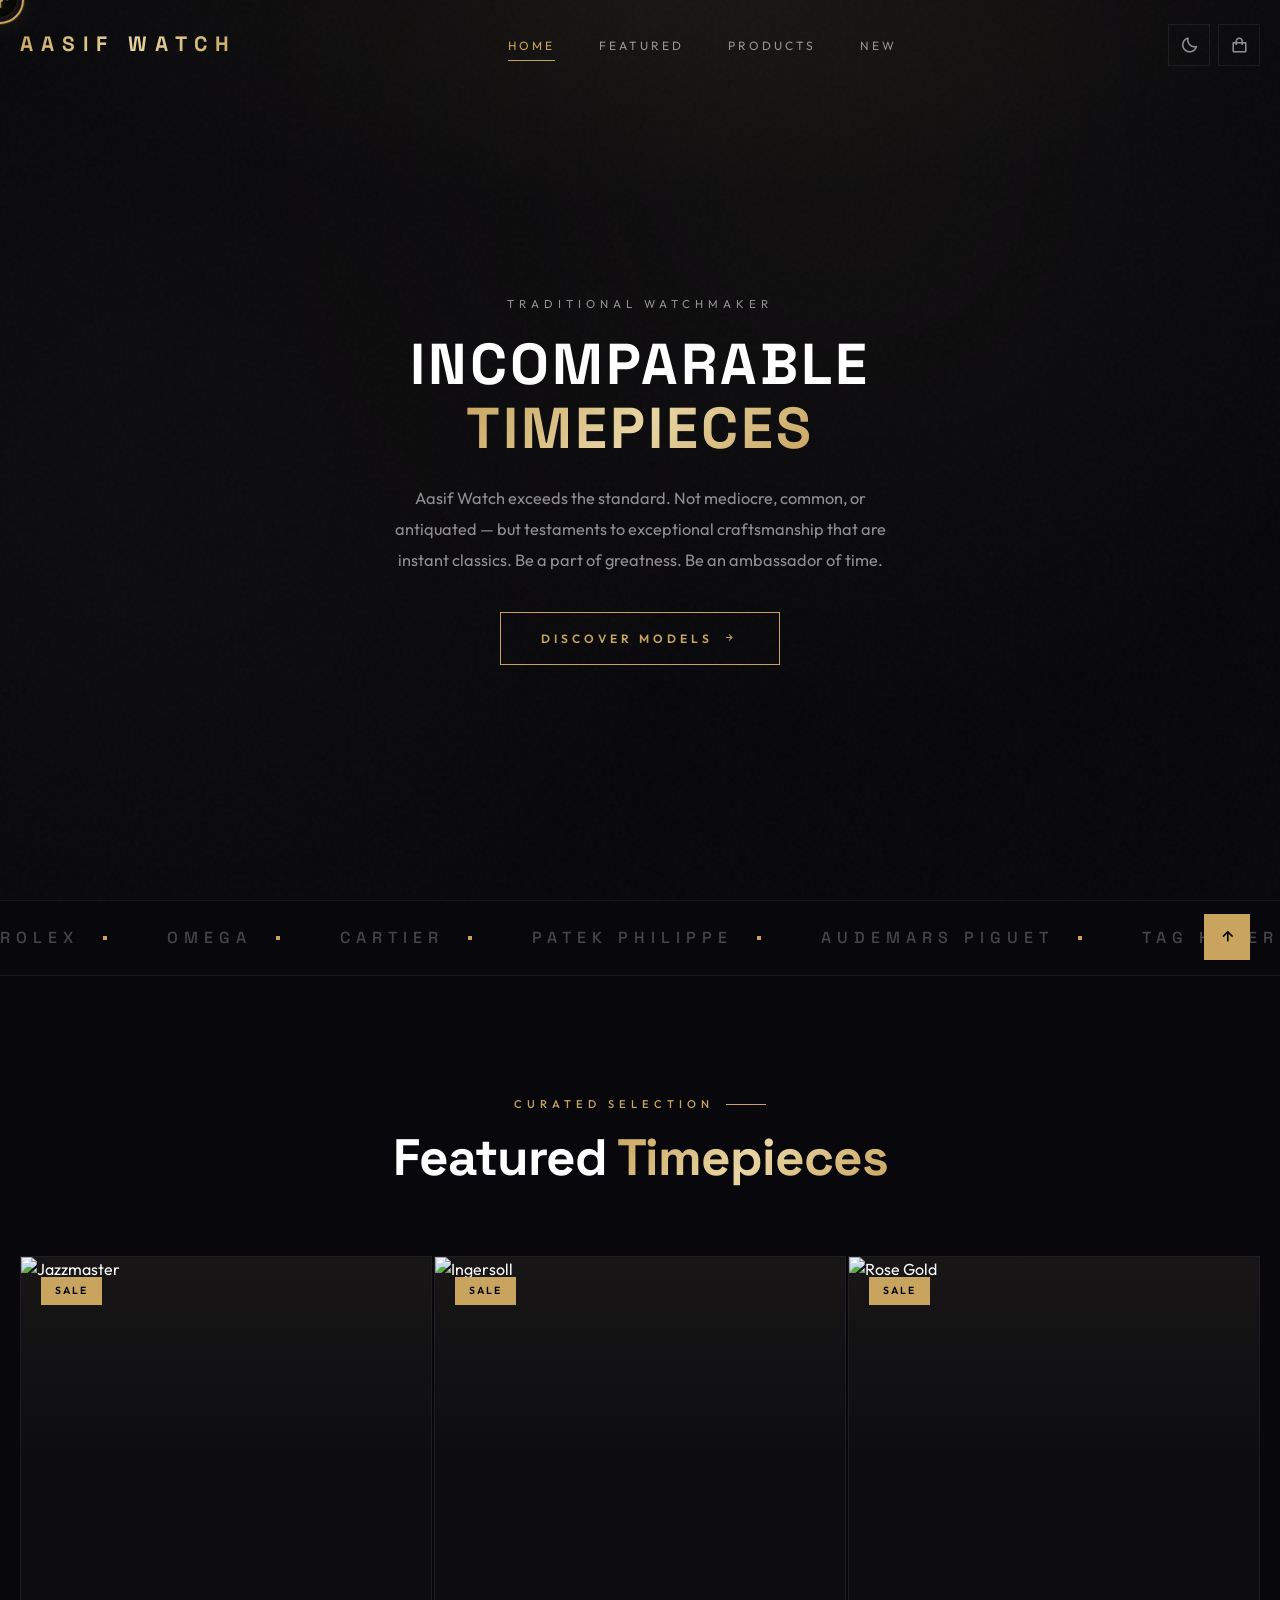
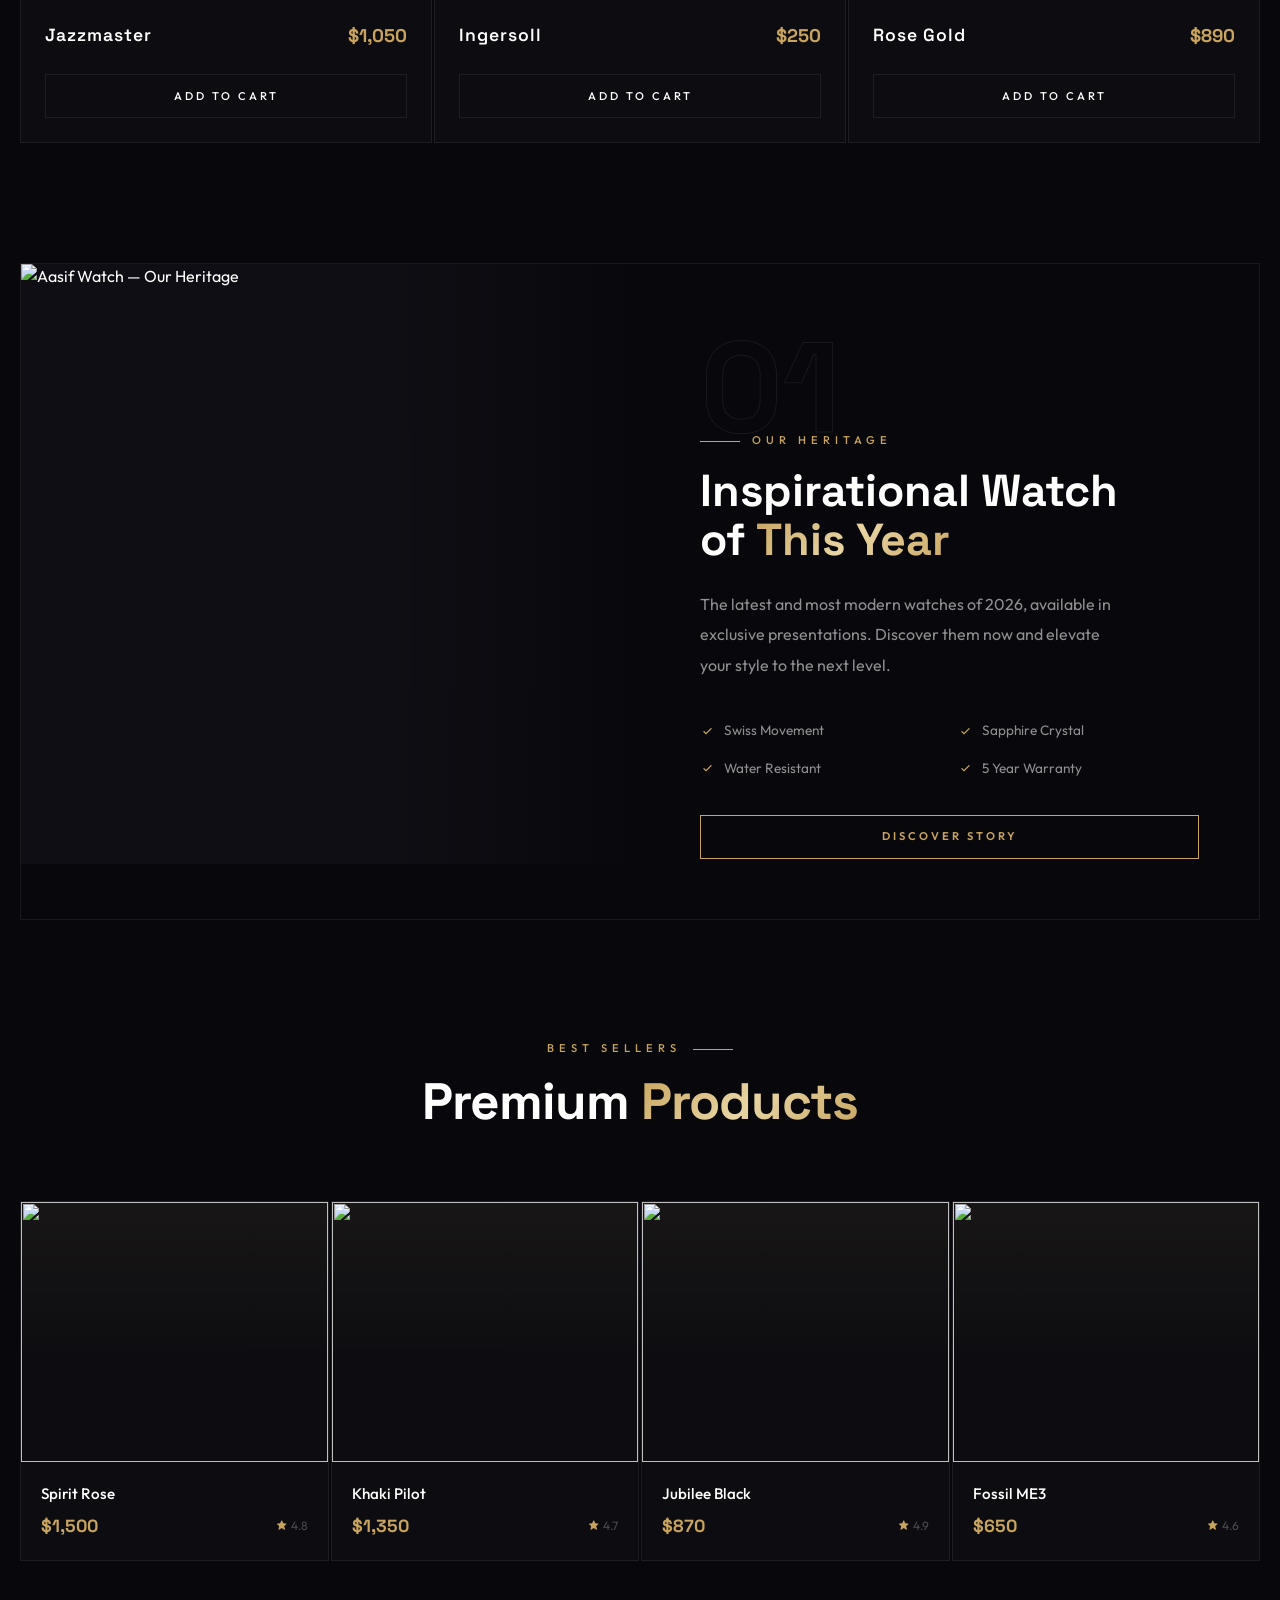
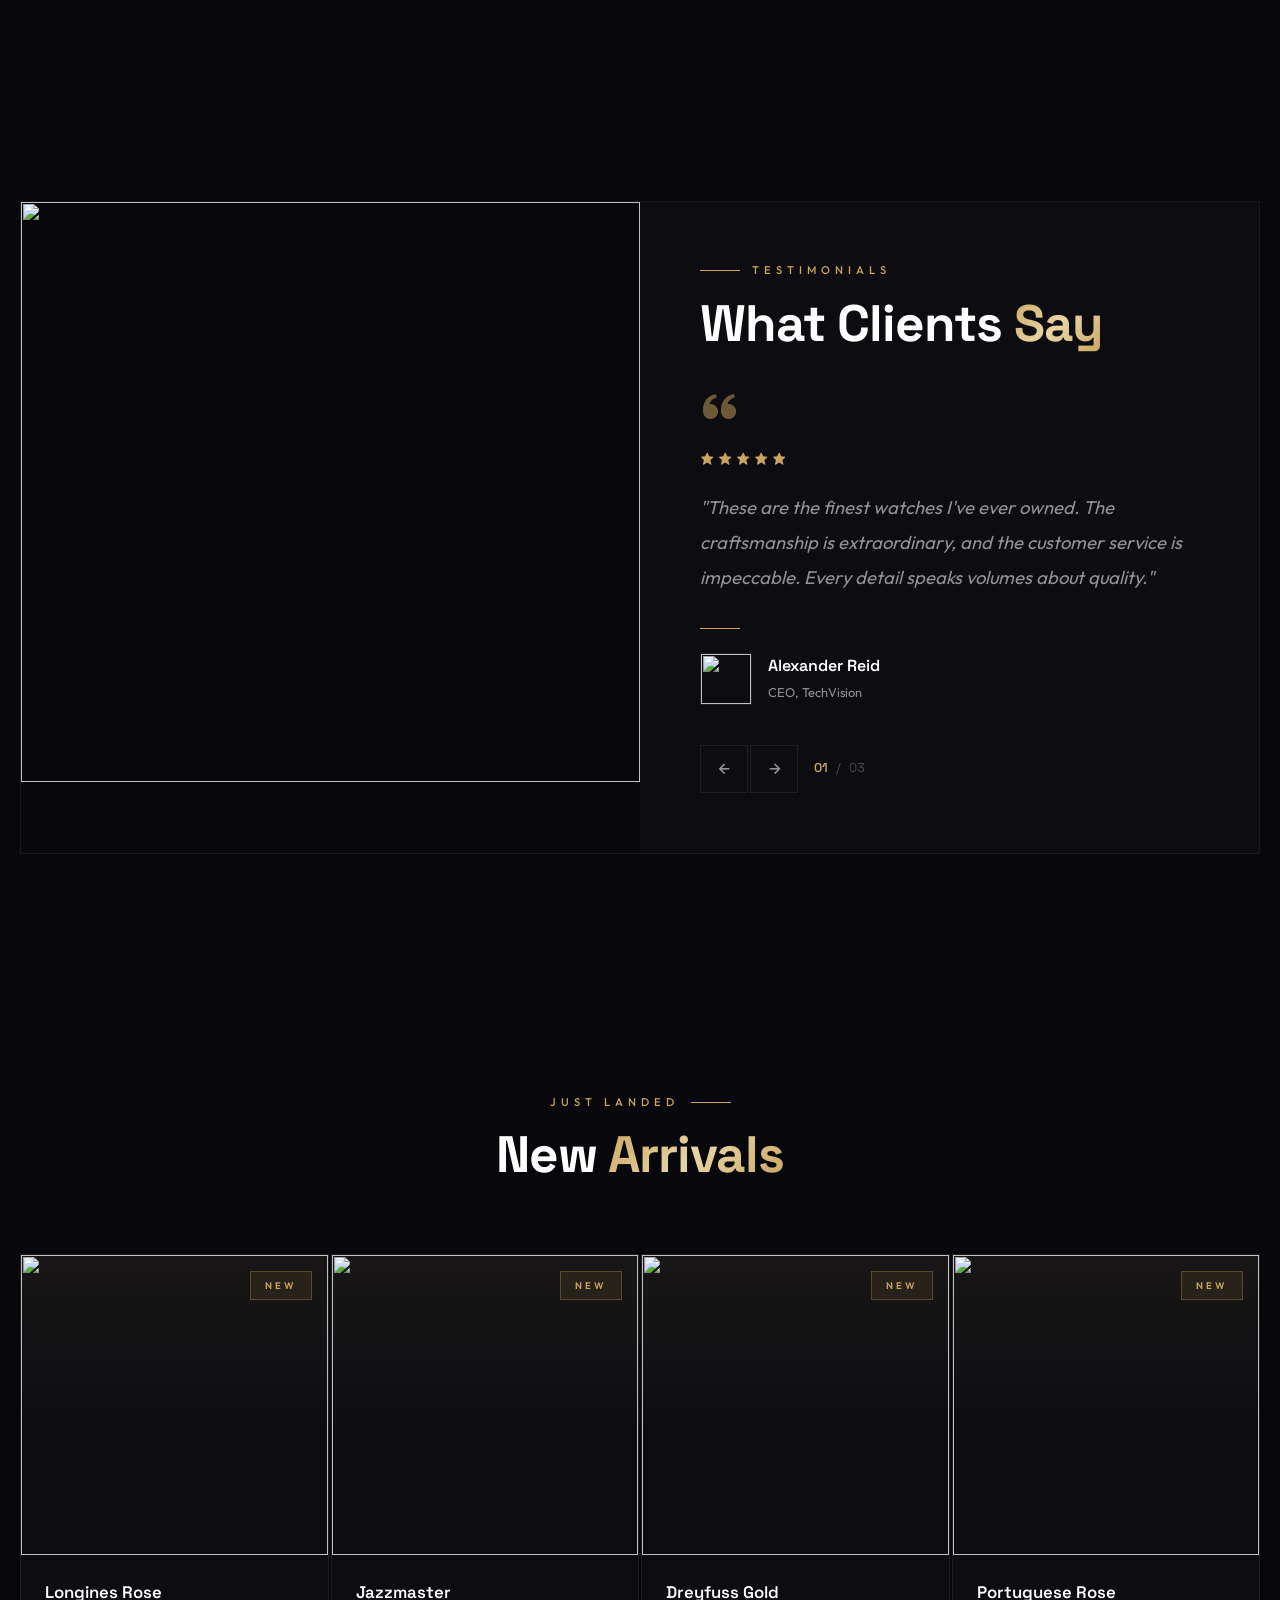
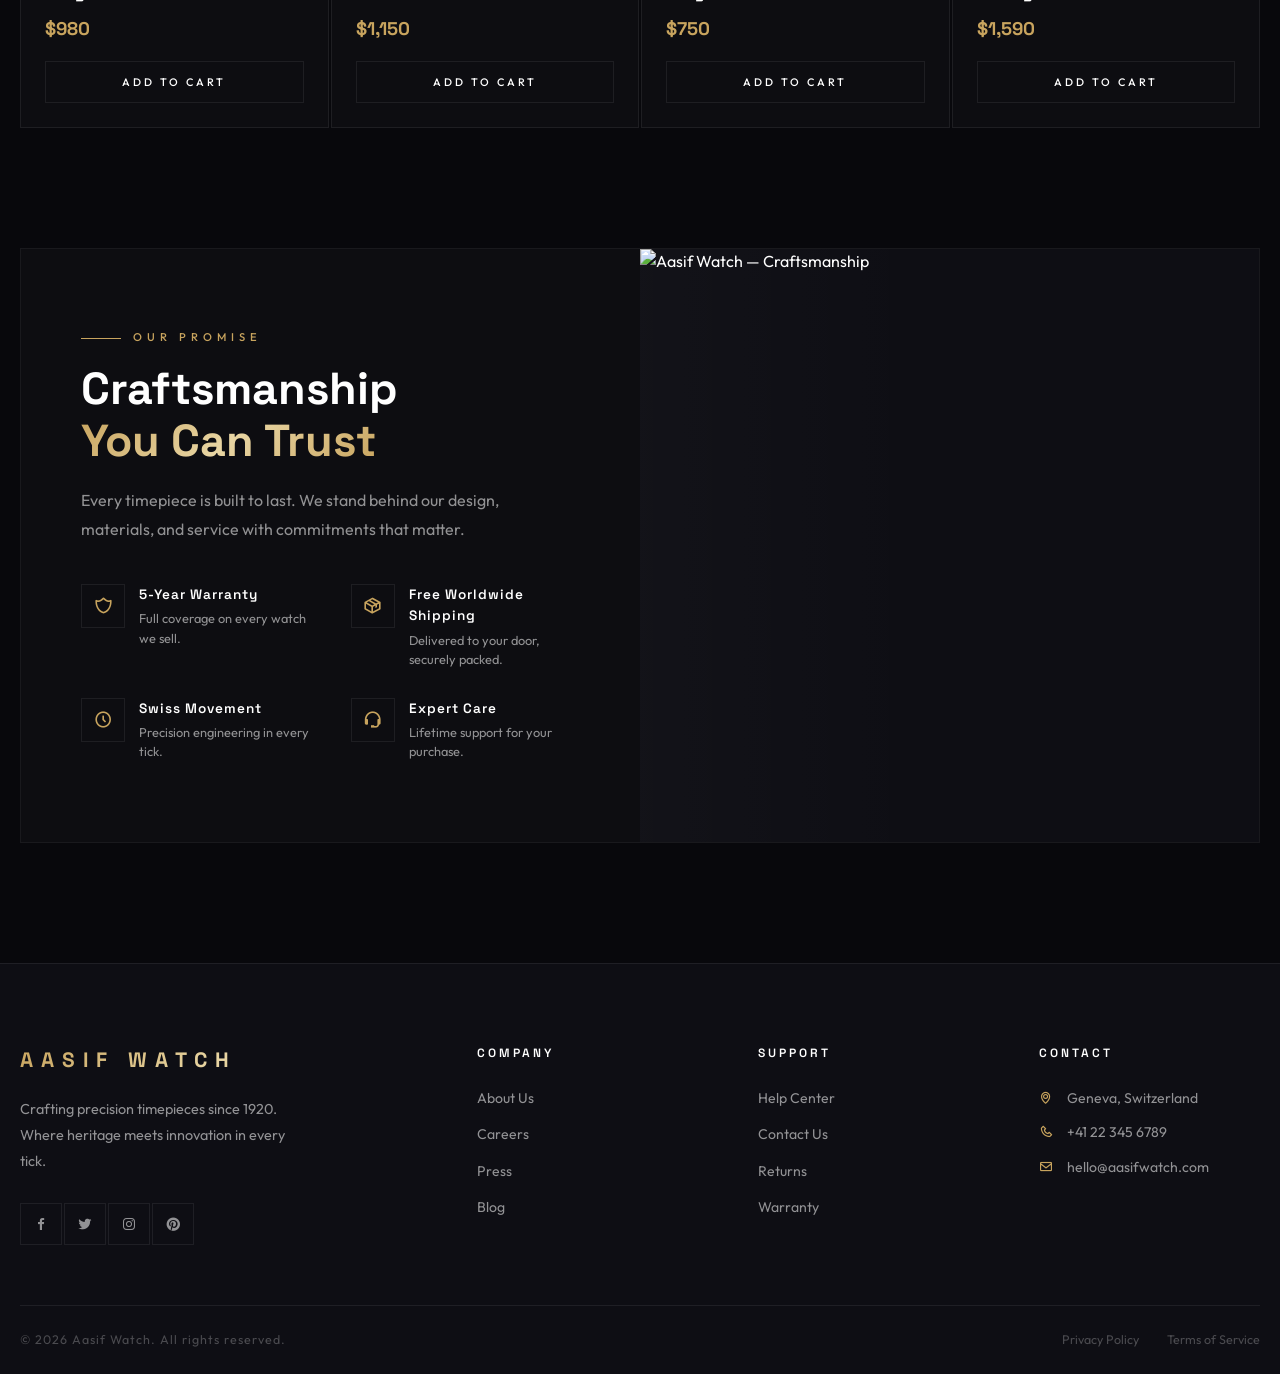
==== index.html @ 24b11274 "updated" ====
<!DOCTYPE html>
<html lang="en">
<head>
    <meta charset="UTF-8">
    <meta name="viewport" content="width=device-width, initial-scale=1.0">
    <title>Aasif Watch | Luxury Timepieces 2026</title>
    <link href="https://fonts.googleapis.com/css2?family=Space+Grotesk:wght@300;400;500;600;700&family=Outfit:wght@200;300;400;500;600;700;800&family=Inter:wght@300;400;500;600;700&display=swap" rel="stylesheet">
    <link rel="stylesheet" href="https://cdn.jsdelivr.net/npm/boxicons@latest/css/boxicons.min.css">
    <style>
        :root {
            --primary: #c8a45e;
            --primary-light: #e8d5a3;
            --primary-dark: #9a7b3a;
            --accent: #d4af37;
            --bg: #08080c;
            --bg-secondary: #0e0e14;
            --bg-card: rgba(255, 255, 255, 0.02);
            --bg-glass: rgba(255, 255, 255, 0.04);
            --bg-hover: rgba(255, 255, 255, 0.06);
            --text: #ffffff;
            --text-secondary: rgba(255, 255, 255, 0.55);
            --text-muted: rgba(255, 255, 255, 0.25);
            --border: rgba(255, 255, 255, 0.07);
            --border-hover: rgba(200, 164, 94, 0.3);
            --gradient-gold: linear-gradient(135deg, #c8a45e 0%, #e8d5a3 50%, #c8a45e 100%);
            --gradient-subtle: linear-gradient(180deg, rgba(200,164,94,0.06) 0%, transparent 60%);
            --shadow: 0 30px 80px rgba(0, 0, 0, 0.5);
            --shadow-gold: 0 0 80px rgba(200, 164, 94, 0.12);
        }

        [data-theme="light"] {
            --bg: #f4f0e8;
            --bg-secondary: #ece6da;
            --bg-card: rgba(0, 0, 0, 0.02);
            --bg-glass: rgba(0, 0, 0, 0.03);
            --bg-hover: rgba(0, 0, 0, 0.05);
            --text: #111111;
            --text-secondary: rgba(0, 0, 0, 0.5);
            --text-muted: rgba(0, 0, 0, 0.2);
            --border: rgba(0, 0, 0, 0.07);
            --shadow: 0 30px 80px rgba(0, 0, 0, 0.08);
        }

        * { margin: 0; padding: 0; box-sizing: border-box; }

        html {
            scroll-behavior: smooth;
            scroll-padding-top: 100px;
        }

        body {
            font-family: 'Outfit', sans-serif;
            background: var(--bg);
            color: var(--text);
            overflow-x: hidden;
            line-height: 1.6;
        }

        ::selection { background: var(--primary); color: #000; }
        ::-webkit-scrollbar { width: 4px; }
        ::-webkit-scrollbar-track { background: transparent; }
        ::-webkit-scrollbar-thumb { background: var(--primary); }

        a { text-decoration: none; color: inherit; }
        ul { list-style: none; }
        img { max-width: 100%; display: block; }
        button, input { cursor: pointer; border: none; outline: none; font-family: inherit; }

        .container {
            max-width: 1600px;
            margin: 0 auto;
            padding: 0 20px;
        }

        /* ==================== LOADER ==================== */
        .loader {
            position: fixed;
            inset: 0;
            background: var(--bg);
            display: flex;
            align-items: center;
            justify-content: center;
            flex-direction: column;
            z-index: 100000;
            transition: opacity 0.6s ease, visibility 0.6s ease;
        }
        .loader.hidden { opacity: 0; visibility: hidden; pointer-events: none; }

        .loader__brand {
            font-family: 'Space Grotesk', sans-serif;
            font-size: 2.8rem;
            font-weight: 700;
            letter-spacing: 16px;
            text-transform: uppercase;
            background: var(--gradient-gold);
            -webkit-background-clip: text;
            -webkit-text-fill-color: transparent;
            background-clip: text;
        }

        .loader__line {
            width: 180px;
            height: 1px;
            background: var(--border);
            margin-top: 32px;
            overflow: hidden;
            position: relative;
        }

        .loader__line::after {
            content: '';
            position: absolute;
            top: 0; left: 0;
            width: 0; height: 100%;
            background: var(--primary);
            animation: loadBar 2s ease forwards;
        }

        @keyframes loadBar {
            0% { width: 0; }
            100% { width: 100%; }
        }

        /* ==================== CURSOR — Live watch face + bracelet trail ==================== */
        .cursor-wrap {
            position: fixed;
            top: 0; left: 0;
            width: 100%; height: 100%;
            pointer-events: none;
            z-index: 99999;
        }

        /* Bezel (outer case) */
        .cursor-watch {
            position: fixed;
            width: 48px; height: 48px;
            border-radius: 50%;
            transform: translate(-50%, -50%);
            background: linear-gradient(145deg, #1a1915 0%, #0d0c0a 50%, #1a1915 100%);
            border: 2px solid var(--primary);
            box-shadow:
                0 0 0 1px rgba(200, 164, 94, 0.2),
                0 0 24px rgba(200, 164, 94, 0.15),
                inset 0 1px 0 rgba(255,255,255,0.06);
            transition: width 0.3s cubic-bezier(0.34, 1.56, 0.64, 1), height 0.3s cubic-bezier(0.34, 1.56, 0.64, 1),
                        box-shadow 0.3s ease, border-color 0.3s ease;
        }

        .cursor-watch::before {
            content: '';
            position: absolute;
            inset: 4px;
            border-radius: 50%;
            background: radial-gradient(ellipse 80% 80% at 50% 50%, #0c0b09 0%, #050504 100%);
            border: 1px solid rgba(200, 164, 94, 0.15);
        }

        /* Shine sweep on bezel (like light on metal) */
        .cursor-watch::after {
            content: '';
            position: absolute;
            inset: -2px;
            border-radius: 50%;
            background: conic-gradient(from 0deg, transparent 0deg 200deg, rgba(232,213,163,0.12) 220deg 260deg, transparent 280deg);
            animation: cursorBezelShine 8s linear infinite;
            pointer-events: none;
        }

        @keyframes cursorBezelShine {
            to { transform: rotate(360deg); }
        }

        /* Dial center pivot */
        .cursor-watch-dial {
            position: absolute;
            inset: 0;
            border-radius: 50%;
            display: flex;
            align-items: center;
            justify-content: center;
            z-index: 2;
        }

        .cursor-watch-dial .hand {
            position: absolute;
            bottom: 50%;
            left: 50%;
            transform-origin: 50% 100%;
        }

        .cursor-watch-dial .hand--hour {
            width: 2px;
            height: 8px;
            margin-left: -1px;
            background: linear-gradient(to top, var(--primary), var(--primary-dark));
            border-radius: 1px;
            box-shadow: 0 0 6px rgba(200, 164, 94, 0.4);
        }

        .cursor-watch-dial .hand--minute {
            width: 1.5px;
            height: 12px;
            margin-left: -0.75px;
            background: linear-gradient(to top, var(--primary-light), var(--primary));
            border-radius: 1px;
        }

        .cursor-watch-dial .hand--second {
            width: 1px;
            height: 14px;
            margin-left: -0.5px;
            background: var(--primary);
            border-radius: 0;
            box-shadow: 0 0 4px var(--primary);
        }

        .cursor-watch-dial .hand--second::after {
            content: '';
            position: absolute;
            left: 50%;
            bottom: -2px;
            width: 4px; height: 4px;
            margin-left: -2px;
            border-radius: 50%;
            background: var(--primary);
        }

        /* Dial markers at 12, 3, 6, 9 */
        .cursor-watch-dial::before {
            content: '';
            position: absolute;
            left: 50%; top: 50%;
            width: 2px; height: 2px;
            margin: -1px 0 0 -1px;
            border-radius: 50%;
            background: rgba(200, 164, 94, 0.45);
            box-shadow: 0 -7px 0 rgba(200,164,94,0.4), 7px 0 0 rgba(200,164,94,0.4), 0 7px 0 rgba(200,164,94,0.4), -7px 0 0 rgba(200,164,94,0.4);
        }

        /* Hover: watch enlarges, hands spin once */
        .cursor-watch.hover {
            width: 72px; height: 72px;
            border-color: var(--primary-light);
            box-shadow: 0 0 35px rgba(200, 164, 94, 0.25), 0 0 0 1px rgba(200, 164, 94, 0.15);
        }

        /* Hand spin on hover is driven by JS */

        /* Bracelet-link trail */
        .cursor-link {
            position: fixed;
            width: 10px; height: 6px;
            border-radius: 2px;
            background: linear-gradient(135deg, var(--primary) 0%, var(--primary-dark) 100%);
            transform: translate(-50%, -50%) rotate(var(--r, 0deg));
            pointer-events: none;
            box-shadow: 0 0 8px rgba(200, 164, 94, 0.35);
        }

        .cursor-label {
            position: fixed;
            font-family: 'Space Grotesk', sans-serif;
            font-size: 0.55rem;
            font-weight: 700;
            letter-spacing: 4px;
            text-transform: uppercase;
            color: var(--primary);
            white-space: nowrap;
            transform: translate(-50%, -50%);
            opacity: 0;
            transition: opacity 0.2s ease;
            pointer-events: none;
            text-shadow: 0 0 20px rgba(200, 164, 94, 0.5);
        }

        .cursor-wrap.has-label .cursor-label { opacity: 1; }
        .cursor-wrap.has-label .cursor-watch { width: 58px; height: 58px; }

        #cursorTrailContainer {
            position: fixed;
            inset: 0;
            pointer-events: none;
            z-index: 99998;
        }

        /* ==================== NOISE ==================== */
        .noise-overlay {
            position: fixed;
            inset: 0;
            pointer-events: none;
            z-index: 9998;
            opacity: 0.025;
            background-image: url("data:image/svg+xml,%3Csvg viewBox='0 0 256 256' xmlns='http://www.w3.org/2000/svg'%3E%3Cfilter id='n'%3E%3CfeTurbulence type='fractalNoise' baseFrequency='0.85' numOctaves='4' stitchTiles='stitch'/%3E%3C/filter%3E%3Crect width='100%25' height='100%25' filter='url(%23n)'/%3E%3C/svg%3E");
        }

        /* ==================== HEADER ==================== */
        .header {
            position: fixed;
            top: 0; left: 0;
            width: 100%;
            z-index: 1000;
            padding: 24px 0;
            transition: all 0.4s ease;
        }

        .header.scrolled {
            padding: 14px 0;
            background: rgba(8, 8, 12, 0.85);
            backdrop-filter: blur(40px);
            border-bottom: 1px solid var(--border);
        }

        [data-theme="light"] .header.scrolled {
            background: rgba(244, 240, 232, 0.85);
        }

        .nav {
            display: flex;
            align-items: center;
            justify-content: space-between;
        }

        .nav__logo {
            font-family: 'Space Grotesk', sans-serif;
            font-size: 1.3rem;
            font-weight: 700;
            letter-spacing: 8px;
            text-transform: uppercase;
            background: var(--gradient-gold);
            -webkit-background-clip: text;
            -webkit-text-fill-color: transparent;
            background-clip: text;
        }

        .nav__menu { display: flex; align-items: center; }

        .nav__list {
            display: flex;
            align-items: center;
            gap: 44px;
        }

        .nav__link {
            font-size: 0.75rem;
            font-weight: 400;
            letter-spacing: 3px;
            text-transform: uppercase;
            color: var(--text-secondary);
            transition: all 0.3s ease;
            position: relative;
            padding: 6px 0;
        }

        .nav__link::after {
            content: '';
            position: absolute;
            bottom: -2px; left: 0;
            width: 0; height: 1px;
            background: var(--primary);
            transition: width 0.3s ease;
        }

        .nav__link:hover, .nav__link.active-link { color: var(--primary); }
        .nav__link:hover::after, .nav__link.active-link::after { width: 100%; }

        .nav__actions {
            display: flex;
            align-items: center;
            gap: 8px;
        }

        .nav__action-btn {
            width: 42px; height: 42px;
            display: flex;
            align-items: center;
            justify-content: center;
            background: transparent;
            border: 1px solid var(--border);
            color: var(--text-secondary);
            font-size: 1.15rem;
            transition: all 0.3s ease;
            cursor: pointer;
        }

        .nav__action-btn:hover {
            color: var(--primary);
            border-color: var(--primary);
            background: rgba(200, 164, 94, 0.05);
        }

        .nav__toggle { display: none; }

        .nav__close {
            display: none;
            position: absolute;
            top: 28px; right: 28px;
            width: 42px; height: 42px;
            align-items: center;
            justify-content: center;
            border: 1px solid var(--border);
            background: transparent;
            color: var(--text-secondary);
            font-size: 1.4rem;
            cursor: pointer;
            transition: all 0.3s ease;
        }

        .nav__close:hover {
            color: #ff4444;
            border-color: #ff4444;
        }

        /* ==================== CART ==================== */
        .cart-overlay {
            position: fixed;
            inset: 0;
            background: rgba(0, 0, 0, 0.6);
            z-index: 9999;
            opacity: 0;
            visibility: hidden;
            transition: all 0.4s ease;
        }
        .cart-overlay.active { opacity: 1; visibility: visible; }

        .cart {
            position: fixed;
            top: 0; right: -440px;
            width: 420px;
            max-width: 92vw;
            height: 100%;
            background: var(--bg-secondary);
            border-left: 1px solid var(--border);
            z-index: 10001;
            display: flex;
            flex-direction: column;
            transition: right 0.5s cubic-bezier(0.65, 0, 0.35, 1);
        }
        .cart.show-cart { right: 0; }

        .cart__head {
            display: flex;
            align-items: center;
            justify-content: space-between;
            padding: 32px 28px;
            border-bottom: 1px solid var(--border);
        }

        .cart__heading {
            font-family: 'Space Grotesk', sans-serif;
            font-size: 0.85rem;
            font-weight: 600;
            letter-spacing: 4px;
            text-transform: uppercase;
        }

        .cart__close {
            width: 38px; height: 38px;
            display: flex;
            align-items: center;
            justify-content: center;
            border: 1px solid var(--border);
            background: transparent;
            color: var(--text-secondary);
            font-size: 1.2rem;
            cursor: pointer;
            transition: all 0.3s ease;
        }
        .cart__close:hover { color: #ff4444; border-color: #ff4444; }

        .cart__body {
            flex: 1;
            overflow-y: auto;
            padding: 20px 28px;
        }
        .cart__body::-webkit-scrollbar { width: 2px; }

        .cart__card {
            display: flex;
            gap: 16px;
            padding: 20px 0;
            border-bottom: 1px solid var(--border);
        }

        .cart__card-img {
            width: 72px; height: 72px;
            background: var(--bg-glass);
            border: 1px solid var(--border);
            overflow: hidden;
            flex-shrink: 0;
        }

        .cart__card-img img {
            width: 100%; height: 100%;
            object-fit: cover;
        }

        .cart__card-info { flex: 1; }
        .cart__card-name { font-size: 0.9rem; font-weight: 500; margin-bottom: 4px; }

        .cart__card-price {
            font-family: 'Space Grotesk', sans-serif;
            font-size: 0.95rem;
            color: var(--primary);
            font-weight: 600;
        }

        .cart__card-controls {
            display: flex;
            align-items: center;
            justify-content: space-between;
            margin-top: 10px;
        }

        .cart__qty {
            display: flex;
            align-items: center;
            gap: 10px;
        }

        .cart__qty-btn {
            width: 26px; height: 26px;
            display: flex;
            align-items: center;
            justify-content: center;
            border: 1px solid var(--border);
            background: transparent;
            color: var(--text-secondary);
            font-size: 0.75rem;
            transition: all 0.3s ease;
        }
        .cart__qty-btn:hover { border-color: var(--primary); color: var(--primary); }

        .cart__qty-num {
            font-family: 'Space Grotesk', sans-serif;
            font-weight: 600;
            font-size: 0.85rem;
            min-width: 16px;
            text-align: center;
        }

        .cart__delete {
            background: none; border: none;
            color: var(--text-muted);
            font-size: 1rem;
            cursor: pointer;
            transition: color 0.3s ease;
        }
        .cart__delete:hover { color: #ff4444; }

        .cart__foot {
            padding: 24px 28px;
            border-top: 1px solid var(--border);
        }

        .cart__total {
            display: flex;
            justify-content: space-between;
            align-items: center;
            margin-bottom: 20px;
        }

        .cart__total-label {
            color: var(--text-secondary);
            font-size: 0.85rem;
            letter-spacing: 1px;
        }

        .cart__total-price {
            font-family: 'Space Grotesk', sans-serif;
            font-size: 1.5rem;
            font-weight: 700;
            color: var(--primary);
        }

        .cart__checkout-btn {
            width: 100%;
            padding: 16px;
            background: var(--gradient-gold);
            color: #000;
            font-weight: 600;
            font-size: 0.78rem;
            letter-spacing: 4px;
            text-transform: uppercase;
            transition: all 0.3s ease;
        }
        .cart__checkout-btn:hover {
            box-shadow: var(--shadow-gold);
            transform: translateY(-2px);
        }

        /* ==================== BUTTONS ==================== */
        .btn {
            display: inline-flex;
            align-items: center;
            justify-content: center;
            gap: 10px;
            padding: 16px 40px;
            font-weight: 600;
            font-size: 0.75rem;
            letter-spacing: 4px;
            text-transform: uppercase;
            transition: all 0.3s ease;
            position: relative;
            overflow: hidden;
        }

        .btn--primary {
            background: var(--gradient-gold);
            color: #000;
        }

        .btn--primary:hover {
            box-shadow: var(--shadow-gold);
            transform: translateY(-3px);
        }

        .btn--outline {
            background: transparent;
            color: var(--primary);
            border: 1px solid var(--primary);
        }

        .btn--outline:hover {
            background: var(--primary);
            color: #000;
        }

        .btn--ghost {
            background: transparent;
            color: var(--text);
            border: 1px solid var(--border);
        }

        .btn--ghost:hover {
            border-color: var(--primary);
            color: var(--primary);
        }

        .btn--small { padding: 12px 28px; font-size: 0.7rem; letter-spacing: 3px; }

        .btn--full { width: 100%; }

        /* ==================== SECTIONS ==================== */
        .section {
            padding: 120px 0;
            position: relative;
        }

        .section__header {
            margin-bottom: 70px;
        }

        .section__label {
            font-size: 0.7rem;
            letter-spacing: 5px;
            text-transform: uppercase;
            color: var(--primary);
            font-weight: 500;
            margin-bottom: 16px;
            display: flex;
            align-items: center;
            gap: 12px;
        }

        .section__label::before {
            content: '';
            width: 40px;
            height: 1px;
            background: var(--primary);
        }

        .section__title {
            font-family: 'Space Grotesk', sans-serif;
            font-size: 3.2rem;
            font-weight: 700;
            letter-spacing: -1px;
            line-height: 1.1;
        }

        .section__title em {
            font-style: normal;
            background: var(--gradient-gold);
            -webkit-background-clip: text;
            -webkit-text-fill-color: transparent;
            background-clip: text;
        }

        .section__desc {
            color: var(--text-secondary);
            max-width: 480px;
            margin-top: 20px;
            line-height: 1.8;
            font-size: 1rem;
        }

        .section__header--center {
            text-align: center;
        }

        .section__header--center .section__label {
            justify-content: center;
        }

        .section__header--center .section__label::before { display: none; }

        .section__header--center .section__label::after {
            content: '';
            width: 40px;
            height: 1px;
            background: var(--primary);
        }

        .section__header--center .section__desc {
            margin: 20px auto 0;
        }

        /* ==================== HERO (centered + full bg image + overlay) ==================== */
        .hero {
            min-height: 100vh;
            display: flex;
            flex-direction: column;
            position: relative;
            overflow: hidden;
            padding-top: 80px;
            background-color: var(--bg);
            background-image: url('https://images.unsplash.com/photo-1523170335258-f5ed11844a49?w=1920&h=1080&fit=crop');
            background-size: cover;
            background-position: center center;
            background-repeat: no-repeat;
        }

        .hero::before {
            content: '';
            position: absolute;
            inset: 0;
            background: linear-gradient(to bottom,
                rgba(8, 8, 12, 0.82) 0%,
                rgba(8, 8, 12, 0.4) 40%,
                rgba(8, 8, 12, 0.35) 55%,
                rgba(8, 8, 12, 0.7) 85%,
                rgba(8, 8, 12, 0.88) 100%);
            pointer-events: none;
            z-index: 0;
        }

        .hero::after {
            content: '';
            position: absolute;
            top: 0; left: 50%;
            transform: translateX(-50%);
            width: 120%;
            height: 70%;
            background: radial-gradient(ellipse 80% 60% at 50% 0%, rgba(200, 164, 94, 0.06) 0%, transparent 55%);
            pointer-events: none;
            z-index: 0;
        }

        .hero__glow {
            position: absolute;
            width: 500px;
            height: 500px;
            filter: blur(180px);
            opacity: 0.08;
            pointer-events: none;
        }

        .hero__glow--1 {
            background: var(--primary);
            top: -100px; right: 15%;
        }

        .hero__glow--2 {
            background: var(--primary);
            bottom: 20%; left: -80px;
            opacity: 0.05;
        }

        .hero__inner {
            flex: 1;
            display: flex;
            flex-direction: column;
            align-items: center;
            justify-content: center;
            text-align: center;
            position: relative;
            z-index: 2;
            padding: 60px 24px 80px;
        }

        .hero__content {
            max-width: 640px;
            animation: heroFadeUp 1s ease 0.4s both;
        }

        @keyframes heroFadeUp {
            from { opacity: 0; transform: translateY(40px); }
            to { opacity: 1; transform: translateY(0); }
        }

        .hero__subtitle {
            font-size: 0.72rem;
            letter-spacing: 5px;
            text-transform: uppercase;
            color: var(--text-secondary);
            margin-bottom: 18px;
        }

        .hero__heading {
            font-family: 'Space Grotesk', sans-serif;
            font-size: 3.6rem;
            font-weight: 700;
            line-height: 1.12;
            letter-spacing: 3px;
            margin-bottom: 22px;
            text-transform: uppercase;
        }

        .hero__heading em {
            font-style: normal;
            background: var(--gradient-gold);
            -webkit-background-clip: text;
            -webkit-text-fill-color: transparent;
            background-clip: text;
        }

        .hero__text {
            font-size: 1.02rem;
            color: var(--text-secondary);
            max-width: 520px;
            line-height: 1.9;
            margin: 0 auto 36px;
        }

        .hero__actions {
            display: flex;
            justify-content: center;
            flex-wrap: wrap;
            gap: 12px;
        }

        /* ==================== MARQUEE ==================== */
        .marquee {
            padding: 24px 0;
            border-top: 1px solid var(--border);
            border-bottom: 1px solid var(--border);
            overflow: hidden;
        }

        .marquee__inner {
            display: flex;
            gap: 60px;
            animation: marqueeScroll 25s linear infinite;
            width: max-content;
        }

        .marquee__item {
            font-family: 'Space Grotesk', sans-serif;
            font-size: 1rem;
            font-weight: 500;
            letter-spacing: 6px;
            text-transform: uppercase;
            color: var(--text-muted);
            white-space: nowrap;
            display: flex;
            align-items: center;
            gap: 24px;
        }

        .marquee__dot {
            width: 4px; height: 4px;
            background: var(--primary);
        }

        @keyframes marqueeScroll {
            0% { transform: translateX(0); }
            100% { transform: translateX(-50%); }
        }

        /* ==================== FEATURED ==================== */
        .featured__grid {
            display: grid;
            grid-template-columns: repeat(3, 1fr);
            gap: 2px;
        }

        .featured__item {
            background: var(--bg-card);
            border: 1px solid var(--border);
            position: relative;
            overflow: hidden;
            transition: all 0.4s ease;
            group: true;
        }

        .featured__item:hover {
            border-color: var(--border-hover);
            z-index: 2;
        }

        .featured__item-visual {
            position: relative;
            height: 340px;
            overflow: hidden;
            background: var(--gradient-subtle);
        }

        .featured__item-visual img {
            width: 100%;
            height: 100%;
            object-fit: cover;
            transition: transform 0.6s ease;
        }

        .featured__item:hover .featured__item-visual img {
            transform: scale(1.06);
        }

        .featured__item-tag {
            position: absolute;
            top: 20px; left: 20px;
            padding: 6px 14px;
            background: var(--primary);
            color: #000;
            font-size: 0.65rem;
            font-weight: 600;
            letter-spacing: 2px;
            text-transform: uppercase;
            z-index: 2;
        }

        .featured__item-overlay {
            position: absolute;
            inset: 0;
            background: linear-gradient(transparent 50%, rgba(8,8,12,0.8));
            display: flex;
            align-items: flex-end;
            padding: 24px;
            opacity: 0;
            transition: opacity 0.4s ease;
        }

        .featured__item:hover .featured__item-overlay {
            opacity: 1;
        }

        .featured__item-info {
            padding: 24px;
            display: flex;
            align-items: center;
            justify-content: space-between;
        }

        .featured__item-name {
            font-family: 'Space Grotesk', sans-serif;
            font-size: 1.1rem;
            font-weight: 600;
            letter-spacing: 1px;
        }

        .featured__item-price {
            font-family: 'Space Grotesk', sans-serif;
            font-size: 1.15rem;
            color: var(--primary);
            font-weight: 700;
        }

        .featured__item-cta {
            padding: 0 24px 24px;
        }

        .featured__item-btn {
            width: 100%;
            padding: 14px;
            background: transparent;
            border: 1px solid var(--border);
            color: var(--text);
            font-size: 0.7rem;
            letter-spacing: 3px;
            text-transform: uppercase;
            font-weight: 500;
            transition: all 0.3s ease;
        }

        .featured__item-btn:hover {
            background: var(--primary);
            border-color: var(--primary);
            color: #000;
        }

        /* ==================== STORY / ABOUT ==================== */
        .story__grid {
            display: grid;
            grid-template-columns: 1fr 1fr;
            gap: 0;
            border: 1px solid var(--border);
        }

        .story__visual {
            position: relative;
            height: 600px;
            overflow: hidden;
            background: var(--bg-secondary);
        }

        .story__visual img {
            width: 100%;
            height: 100%;
            object-fit: cover;
            object-position: center center;
            display: block;
            transition: transform 8s ease;
        }

        .story__visual:hover img {
            transform: scale(1.05);
        }

        .story__visual-overlay {
            position: absolute;
            inset: 0;
            background: linear-gradient(to right, transparent 60%, var(--bg) 100%);
        }

        [data-theme="light"] .story__visual-overlay {
            background: linear-gradient(to right, transparent 60%, var(--bg) 100%);
        }

        .story__content {
            padding: 60px 60px;
            display: flex;
            flex-direction: column;
            justify-content: center;
            background: var(--bg);
        }

        .story__number {
            font-family: 'Space Grotesk', sans-serif;
            font-size: 8rem;
            font-weight: 700;
            color: var(--bg-glass);
            line-height: 1;
            margin-bottom: -20px;
            -webkit-text-stroke: 1px var(--border);
            color: transparent;
        }

        .story__heading {
            font-family: 'Space Grotesk', sans-serif;
            font-size: 2.8rem;
            font-weight: 700;
            line-height: 1.1;
            margin-bottom: 24px;
            position: relative;
        }

        .story__heading em {
            font-style: normal;
            background: var(--gradient-gold);
            -webkit-background-clip: text;
            -webkit-text-fill-color: transparent;
            background-clip: text;
        }

        .story__text {
            color: var(--text-secondary);
            line-height: 1.9;
            margin-bottom: 16px;
            max-width: 420px;
        }

        .story__features {
            display: grid;
            grid-template-columns: 1fr 1fr;
            gap: 16px;
            margin: 24px 0 36px;
        }

        .story__feature {
            display: flex;
            align-items: center;
            gap: 10px;
            font-size: 0.85rem;
            color: var(--text-secondary);
        }

        .story__feature i {
            color: var(--primary);
            font-size: 0.9rem;
        }

        /* ==================== PRODUCTS GRID ==================== */
        .products__layout {
            display: grid;
            grid-template-columns: repeat(4, 1fr);
            gap: 2px;
        }

        .product-card {
            background: var(--bg-card);
            border: 1px solid var(--border);
            position: relative;
            overflow: hidden;
            transition: all 0.4s ease;
        }

        .product-card:hover {
            border-color: var(--border-hover);
            z-index: 2;
        }

        .product-card__visual {
            height: 260px;
            overflow: hidden;
            background: var(--gradient-subtle);
            position: relative;
        }

        .product-card__visual img {
            width: 100%;
            height: 100%;
            object-fit: cover;
            transition: transform 0.6s ease;
        }

        .product-card:hover .product-card__visual img {
            transform: scale(1.06);
        }

        .product-card__quick {
            position: absolute;
            bottom: 16px; left: 16px; right: 16px;
            display: flex;
            gap: 8px;
            opacity: 0;
            transform: translateY(10px);
            transition: all 0.3s ease;
        }

        .product-card:hover .product-card__quick {
            opacity: 1;
            transform: translateY(0);
        }

        .product-card__quick-btn {
            flex: 1;
            padding: 10px;
            background: rgba(8, 8, 12, 0.85);
            backdrop-filter: blur(10px);
            border: 1px solid rgba(255,255,255,0.1);
            color: #fff;
            font-size: 1rem;
            display: flex;
            align-items: center;
            justify-content: center;
            transition: all 0.3s ease;
        }

        .product-card__quick-btn:hover {
            background: var(--primary);
            color: #000;
            border-color: var(--primary);
        }

        .product-card__body {
            padding: 20px;
        }

        .product-card__name {
            font-size: 0.95rem;
            font-weight: 500;
            margin-bottom: 6px;
        }

        .product-card__bottom {
            display: flex;
            align-items: center;
            justify-content: space-between;
        }

        .product-card__price {
            font-family: 'Space Grotesk', sans-serif;
            font-size: 1.1rem;
            color: var(--primary);
            font-weight: 700;
        }

        .product-card__rating {
            display: flex;
            align-items: center;
            gap: 4px;
            font-size: 0.75rem;
            color: var(--text-muted);
        }

        .product-card__rating i { color: var(--primary); font-size: 0.7rem; }

        /* ==================== TESTIMONIAL ==================== */
        .testimonial__grid {
            display: grid;
            grid-template-columns: 1fr 1fr;
            gap: 0;
            border: 1px solid var(--border);
        }

        .testimonial__visual {
            position: relative;
            height: 580px;
            overflow: hidden;
        }

        .testimonial__visual img {
            width: 100%;
            height: 100%;
            object-fit: cover;
        }

        .testimonial__content {
            padding: 60px;
            display: flex;
            flex-direction: column;
            justify-content: center;
            background: var(--bg-card);
        }

        .testimonial__quote-icon {
            font-size: 2.5rem;
            color: var(--primary);
            margin-bottom: 24px;
            opacity: 0.5;
        }

        .testimonial__stars {
            display: flex;
            gap: 4px;
            margin-bottom: 24px;
        }

        .testimonial__stars i { color: var(--primary); font-size: 0.9rem; }

        .testimonial__text {
            font-size: 1.15rem;
            color: var(--text-secondary);
            line-height: 1.9;
            font-style: italic;
            margin-bottom: 32px;
        }

        .testimonial__divider {
            width: 40px;
            height: 1px;
            background: var(--primary);
            margin-bottom: 24px;
        }

        .testimonial__author {
            display: flex;
            align-items: center;
            gap: 16px;
            margin-bottom: 40px;
        }

        .testimonial__avatar {
            width: 52px; height: 52px;
            overflow: hidden;
            border: 1px solid var(--border);
        }

        .testimonial__avatar img {
            width: 100%; height: 100%;
            object-fit: cover;
        }

        .testimonial__name {
            font-family: 'Space Grotesk', sans-serif;
            font-weight: 600;
            font-size: 1rem;
            display: block;
        }

        .testimonial__role {
            font-size: 0.8rem;
            color: var(--text-secondary);
        }

        .testimonial__nav {
            display: flex;
            gap: 2px;
        }

        .testimonial__nav-btn {
            width: 48px; height: 48px;
            display: flex;
            align-items: center;
            justify-content: center;
            border: 1px solid var(--border);
            background: transparent;
            color: var(--text-secondary);
            font-size: 1.2rem;
            cursor: pointer;
            transition: all 0.3s ease;
        }

        .testimonial__nav-btn:hover {
            border-color: var(--primary);
            color: var(--primary);
            background: rgba(200, 164, 94, 0.05);
        }

        .testimonial__counter {
            display: flex;
            align-items: center;
            gap: 8px;
            margin-left: 16px;
            font-family: 'Space Grotesk', sans-serif;
            font-size: 0.8rem;
            color: var(--text-muted);
        }

        .testimonial__counter-current {
            color: var(--primary);
            font-weight: 600;
        }

        /* ==================== NEW ARRIVALS ==================== */
        .new__grid {
            display: grid;
            grid-template-columns: repeat(4, 1fr);
            gap: 2px;
        }

        .new__item {
            background: var(--bg-card);
            border: 1px solid var(--border);
            position: relative;
            overflow: hidden;
            transition: all 0.4s ease;
        }

        .new__item:hover {
            border-color: var(--border-hover);
            z-index: 2;
        }

        .new__item-visual {
            height: 300px;
            overflow: hidden;
            background: var(--gradient-subtle);
            position: relative;
        }

        .new__item-visual img {
            width: 100%; height: 100%;
            object-fit: cover;
            transition: transform 0.6s ease;
        }

        .new__item:hover .new__item-visual img {
            transform: scale(1.06);
        }

        .new__item-badge {
            position: absolute;
            top: 16px; right: 16px;
            padding: 6px 14px;
            border: 1px solid rgba(200, 164, 94, 0.3);
            background: rgba(200, 164, 94, 0.1);
            color: var(--primary);
            font-size: 0.6rem;
            font-weight: 600;
            letter-spacing: 3px;
            text-transform: uppercase;
            backdrop-filter: blur(10px);
        }

        .new__item-info {
            padding: 24px;
        }

        .new__item-name {
            font-family: 'Space Grotesk', sans-serif;
            font-size: 1.05rem;
            font-weight: 600;
            margin-bottom: 8px;
        }

        .new__item-price {
            font-family: 'Space Grotesk', sans-serif;
            font-size: 1.15rem;
            color: var(--primary);
            font-weight: 700;
            display: block;
            margin-bottom: 18px;
        }

        .new__item-btn {
            width: 100%;
            padding: 13px;
            background: transparent;
            border: 1px solid var(--border);
            color: var(--text);
            font-size: 0.68rem;
            letter-spacing: 3px;
            text-transform: uppercase;
            font-weight: 500;
            transition: all 0.3s ease;
        }

        .new__item-btn:hover {
            background: var(--primary);
            border-color: var(--primary);
            color: #000;
        }

        /* ==================== OUR PROMISE (static) ==================== */
        .cta {
            padding: 0 0 120px;
        }

        .cta__box {
            border: 1px solid var(--border);
            display: grid;
            grid-template-columns: 1fr 1fr;
            overflow: hidden;
        }

        .cta__content {
            padding: 80px 60px;
            display: flex;
            flex-direction: column;
            justify-content: center;
            background: var(--bg-card);
        }

        .cta__heading {
            font-family: 'Space Grotesk', sans-serif;
            font-size: 2.8rem;
            font-weight: 700;
            line-height: 1.15;
            margin-bottom: 20px;
        }

        .cta__heading em {
            font-style: normal;
            background: var(--gradient-gold);
            -webkit-background-clip: text;
            -webkit-text-fill-color: transparent;
            background-clip: text;
        }

        .cta__text {
            color: var(--text-secondary);
            line-height: 1.8;
            margin-bottom: 40px;
            max-width: 420px;
        }

        .cta__items {
            display: grid;
            grid-template-columns: 1fr 1fr;
            gap: 28px 40px;
        }

        .cta__item {
            display: flex;
            align-items: flex-start;
            gap: 14px;
        }

        .cta__item-icon {
            width: 44px;
            height: 44px;
            flex-shrink: 0;
            border: 1px solid var(--border);
            display: flex;
            align-items: center;
            justify-content: center;
            color: var(--primary);
            font-size: 1.2rem;
        }

        .cta__item-title {
            font-family: 'Space Grotesk', sans-serif;
            font-size: 0.85rem;
            font-weight: 600;
            letter-spacing: 1px;
            margin-bottom: 4px;
        }

        .cta__item-desc {
            font-size: 0.8rem;
            color: var(--text-secondary);
            line-height: 1.5;
        }

        .cta__visual {
            height: 100%;
            min-height: 420px;
            overflow: hidden;
            position: relative;
            background: var(--bg-secondary);
        }

        .cta__visual img {
            width: 100%;
            height: 100%;
            object-fit: cover;
            object-position: center center;
            display: block;
        }

        .cta__visual-overlay {
            position: absolute;
            inset: 0;
            background: linear-gradient(to left, transparent 55%, var(--bg-card) 100%);
        }

        /* ==================== FOOTER ==================== */
        .footer {
            border-top: 1px solid var(--border);
            background: var(--bg-secondary);
        }

        .footer__main {
            display: grid;
            grid-template-columns: 1.8fr 1fr 1fr 1fr;
            gap: 60px;
            padding: 80px 0 60px;
        }

        .footer__brand-name {
            font-family: 'Space Grotesk', sans-serif;
            font-size: 1.3rem;
            font-weight: 700;
            letter-spacing: 8px;
            text-transform: uppercase;
            background: var(--gradient-gold);
            -webkit-background-clip: text;
            -webkit-text-fill-color: transparent;
            background-clip: text;
            margin-bottom: 20px;
            display: block;
        }

        .footer__brand-text {
            color: var(--text-secondary);
            line-height: 1.8;
            margin-bottom: 28px;
            max-width: 280px;
            font-size: 0.9rem;
        }

        .footer__social {
            display: flex;
            gap: 2px;
        }

        .footer__social-link {
            width: 42px; height: 42px;
            display: flex;
            align-items: center;
            justify-content: center;
            border: 1px solid var(--border);
            color: var(--text-secondary);
            font-size: 1rem;
            transition: all 0.3s ease;
        }

        .footer__social-link:hover {
            border-color: var(--primary);
            color: var(--primary);
            background: rgba(200, 164, 94, 0.05);
        }

        .footer__col-title {
            font-family: 'Space Grotesk', sans-serif;
            font-size: 0.75rem;
            font-weight: 600;
            letter-spacing: 3px;
            text-transform: uppercase;
            margin-bottom: 24px;
            color: var(--text);
        }

        .footer__links {
            display: flex;
            flex-direction: column;
            gap: 14px;
        }

        .footer__link {
            color: var(--text-secondary);
            font-size: 0.88rem;
            transition: all 0.3s ease;
            display: flex;
            align-items: center;
            gap: 0;
        }

        .footer__link::before {
            content: '';
            width: 0;
            height: 1px;
            background: var(--primary);
            transition: width 0.3s ease;
            margin-right: 0;
        }

        .footer__link:hover {
            color: var(--primary);
        }

        .footer__link:hover::before {
            width: 16px;
            margin-right: 8px;
        }

        .footer__contact-item {
            color: var(--text-secondary);
            font-size: 0.88rem;
            margin-bottom: 12px;
            display: flex;
            align-items: center;
            gap: 10px;
        }

        .footer__contact-item i {
            color: var(--primary);
            font-size: 0.9rem;
            width: 18px;
        }

        .footer__bottom {
            display: flex;
            align-items: center;
            justify-content: space-between;
            padding: 24px 0;
            border-top: 1px solid var(--border);
        }

        .footer__copy {
            color: var(--text-muted);
            font-size: 0.78rem;
            letter-spacing: 1px;
        }

        .footer__bottom-links {
            display: flex;
            gap: 28px;
        }

        .footer__bottom-link {
            color: var(--text-muted);
            font-size: 0.78rem;
            transition: color 0.3s ease;
        }

        .footer__bottom-link:hover { color: var(--primary); }

        /* ==================== SCROLL UP ==================== */
        .scroll-top {
            position: fixed;
            bottom: -60px;
            right: 30px;
            width: 46px; height: 46px;
            background: var(--primary);
            color: #000;
            display: flex;
            align-items: center;
            justify-content: center;
            font-size: 1.2rem;
            z-index: 999;
            transition: all 0.3s ease;
        }

        .scroll-top.visible { bottom: 30px; }
        .scroll-top:hover { transform: translateY(-4px); box-shadow: var(--shadow-gold); }

        /* ==================== REVEAL ANIMATIONS ==================== */
        .reveal {
            opacity: 0;
            transform: translateY(30px);
            transition: opacity 0.7s ease, transform 0.7s ease;
        }
        .reveal.active { opacity: 1; transform: translateY(0); }

        .reveal-left {
            opacity: 0;
            transform: translateX(-30px);
            transition: opacity 0.7s ease, transform 0.7s ease;
        }
        .reveal-left.active { opacity: 1; transform: translateX(0); }

        .reveal-right {
            opacity: 0;
            transform: translateX(30px);
            transition: opacity 0.7s ease, transform 0.7s ease;
        }
        .reveal-right.active { opacity: 1; transform: translateX(0); }

        .reveal-scale {
            opacity: 0;
            transform: scale(0.95);
            transition: opacity 0.7s ease, transform 0.7s ease;
        }
        .reveal-scale.active { opacity: 1; transform: scale(1); }

        /* ==================== RESPONSIVE ==================== */
        @media (max-width: 1100px) {
            .hero__heading { font-size: 3.2rem; }
            .products__layout { grid-template-columns: repeat(3, 1fr); }
        }

        @media (max-width: 968px) {
            .nav__menu {
                position: fixed;
                top: 0; right: -100%;
                width: 320px;
                max-width: 85vw;
                height: 100%;
                background: var(--bg-secondary);
                border-left: 1px solid var(--border);
                padding: 100px 36px 40px;
                z-index: 1001;
                transition: right 0.5s cubic-bezier(0.65, 0, 0.35, 1);
            }
            .nav__menu.show-menu { right: 0; }
            .nav__list { flex-direction: column; gap: 28px; align-items: flex-start; }
            .nav__link { font-size: 1rem; letter-spacing: 4px; }
            .nav__toggle { display: flex !important; }
            .nav__close { display: flex; }

            .hero__inner { padding: 40px 20px 60px; }
            .hero__heading { font-size: 2.6rem; letter-spacing: 1px; }

            .featured__grid { grid-template-columns: repeat(2, 1fr); }
            
            .story__grid { grid-template-columns: 1fr; }
            .story__visual { height: 400px; }
            .story__content { padding: 48px 36px; }
            .story__visual-overlay { background: linear-gradient(to bottom, transparent 60%, var(--bg) 100%); }

            .products__layout { grid-template-columns: repeat(2, 1fr); }
            
            .testimonial__grid { grid-template-columns: 1fr; }
            .testimonial__visual { height: 350px; }
            .testimonial__content { padding: 48px 36px; }
            
            .new__grid { grid-template-columns: repeat(2, 1fr); }

            .cta__box { grid-template-columns: 1fr; }
            .cta__content { padding: 48px 36px; }
            .cta__items { gap: 24px 28px; }
            .cta__visual { min-height: 300px; order: -1; }

            .footer__main { grid-template-columns: repeat(2, 1fr); gap: 40px; }

            .section__title { font-size: 2.4rem; }
            .section { padding: 80px 0; }
        }

        @media (max-width: 640px) {
            .container { padding: 0 16px; }
            .section { padding: 60px 0; }
            .section__title { font-size: 1.8rem; }

            .hero__heading { font-size: 2rem; letter-spacing: 0; }
            .hero__subtitle { font-size: 0.65rem; letter-spacing: 4px; }

            .featured__grid { grid-template-columns: 1fr; }
            .featured__item-visual { height: 280px; }

            .products__layout { grid-template-columns: 1fr 1fr; gap: 1px; }
            .product-card__visual { height: 200px; }
            .product-card__body { padding: 14px; }

            .new__grid { grid-template-columns: 1fr; }

            .story__heading { font-size: 2rem; }
            .story__number { font-size: 5rem; }
            .story__content { padding: 36px 24px; }
            .story__features { grid-template-columns: 1fr; }

            .testimonial__content { padding: 36px 24px; }
            .testimonial__text { font-size: 1rem; }

            .cta__content { padding: 36px 24px; }
            .cta__heading { font-size: 2rem; }
            .cta__items { grid-template-columns: 1fr; gap: 20px; }

            .footer__main { grid-template-columns: 1fr; gap: 36px; }
            .footer__bottom { flex-direction: column; gap: 14px; text-align: center; }

            .cursor-wrap, #cursorTrailContainer { display: none; }
        }

        @media (max-width: 400px) {
            .hero__heading { font-size: 1.75rem; }
            .hero__actions { flex-direction: column; align-items: stretch; }
            .products__layout { grid-template-columns: 1fr; }
        }
    </style>
</head>
<body>

    <!-- LOADER -->
    <div class="loader" id="loader">
        <span class="loader__brand">AASIF WATCH</span>
        <div class="loader__line"></div>
    </div>

    <!-- NOISE -->
    <div class="noise-overlay"></div>

    <!-- CURSOR: live watch face + bracelet-link trail -->
    <div class="cursor-wrap" id="cursorWrap">
        <div class="cursor-watch" id="cursorWatch">
            <div class="cursor-watch-dial">
                <div class="hand hand--hour" id="cursorHour"></div>
                <div class="hand hand--minute" id="cursorMinute"></div>
                <div class="hand hand--second" id="cursorSecond"></div>
            </div>
        </div>
        <span class="cursor-label" id="cursorLabel">View</span>
    </div>
    <div id="cursorTrailContainer"></div>

    <!-- ==================== HEADER ==================== -->
    <header class="header" id="header">
        <nav class="nav container">
            <a href="#" class="nav__logo">AASIF WATCH</a>

            <div class="nav__menu" id="nav-menu">
                <ul class="nav__list">
                    <li><a href="#home" class="nav__link active-link">Home</a></li>
                    <li><a href="#featured" class="nav__link">Featured</a></li>
                    <li><a href="#products" class="nav__link">Products</a></li>
                    <li><a href="#new" class="nav__link">New</a></li>
                </ul>
                <div class="nav__close" id="nav-close"><i class='bx bx-x'></i></div>
            </div>

            <div class="nav__actions">
                <button class="nav__action-btn" id="theme-btn"><i class='bx bx-moon'></i></button>
                <button class="nav__action-btn" id="cart-open"><i class='bx bx-shopping-bag'></i></button>
                <button class="nav__action-btn nav__toggle" id="nav-toggle"><i class='bx bx-menu'></i></button>
            </div>
        </nav>
    </header>

    <!-- CART OVERLAY -->
    <div class="cart-overlay" id="cart-overlay"></div>

    <!-- ==================== CART ==================== -->
    <div class="cart" id="cart">
        <div class="cart__head">
            <h2 class="cart__heading">Shopping Cart</h2>
            <button class="cart__close" id="cart-close"><i class='bx bx-x'></i></button>
        </div>

        <div class="cart__body">
            <article class="cart__card">
                <div class="cart__card-img">
                    <img src="https://images.unsplash.com/photo-1524592094714-0f0654e20314?w=120&h=120&fit=crop" alt="">
                </div>
                <div class="cart__card-info">
                    <h3 class="cart__card-name">Jazzmaster</h3>
                    <span class="cart__card-price">$1,050</span>
                    <div class="cart__card-controls">
                        <div class="cart__qty">
                            <button class="cart__qty-btn cart-minus"><i class='bx bx-minus'></i></button>
                            <span class="cart__qty-num">1</span>
                            <button class="cart__qty-btn cart-plus"><i class='bx bx-plus'></i></button>
                        </div>
                        <button class="cart__delete"><i class='bx bx-trash-alt'></i></button>
                    </div>
                </div>
            </article>

            <article class="cart__card">
                <div class="cart__card-img">
                    <img src="https://images.unsplash.com/photo-1523170335258-f5ed11844a49?w=120&h=120&fit=crop" alt="">
                </div>
                <div class="cart__card-info">
                    <h3 class="cart__card-name">Rose Gold</h3>
                    <span class="cart__card-price">$850</span>
                    <div class="cart__card-controls">
                        <div class="cart__qty">
                            <button class="cart__qty-btn cart-minus"><i class='bx bx-minus'></i></button>
                            <span class="cart__qty-num">1</span>
                            <button class="cart__qty-btn cart-plus"><i class='bx bx-plus'></i></button>
                        </div>
                        <button class="cart__delete"><i class='bx bx-trash-alt'></i></button>
                    </div>
                </div>
            </article>

            <article class="cart__card">
                <div class="cart__card-img">
                    <img src="https://images.unsplash.com/photo-1522312346375-d1a52e2b99b3?w=120&h=120&fit=crop" alt="">
                </div>
                <div class="cart__card-info">
                    <h3 class="cart__card-name">Longines Rose</h3>
                    <span class="cart__card-price">$980</span>
                    <div class="cart__card-controls">
                        <div class="cart__qty">
                            <button class="cart__qty-btn cart-minus"><i class='bx bx-minus'></i></button>
                            <span class="cart__qty-num">1</span>
                            <button class="cart__qty-btn cart-plus"><i class='bx bx-plus'></i></button>
                        </div>
                        <button class="cart__delete"><i class='bx bx-trash-alt'></i></button>
                    </div>
                </div>
            </article>
        </div>

        <div class="cart__foot">
            <div class="cart__total">
                <span class="cart__total-label">Total (3 items)</span>
                <span class="cart__total-price">$2,880</span>
            </div>
            <button class="cart__checkout-btn">Checkout Now</button>
        </div>
    </div>

    <!-- ==================== MAIN ==================== -->
    <main>

        <!-- ==================== HERO ==================== -->
        <section class="hero" id="home">
            <div class="hero__glow hero__glow--1"></div>
            <div class="hero__glow hero__glow--2"></div>

            <div class="hero__inner container">
                <div class="hero__content">
                    <p class="hero__subtitle">Traditional Watchmaker</p>
                    <h1 class="hero__heading">Incomparable <em>Timepieces</em></h1>
                    <p class="hero__text">
                        Aasif Watch exceeds the standard. Not mediocre, common, or antiquated — 
                        but testaments to exceptional craftsmanship that are instant classics. 
                        Be a part of greatness. Be an ambassador of time.
                    </p>
                    <div class="hero__actions">
                        <a href="#featured" class="btn btn--outline">
                            Discover Models <i class='bx bx-right-arrow-alt'></i>
                        </a>
                    </div>
                </div>
            </div>
        </section>

        <!-- ==================== MARQUEE ==================== -->
        <div class="marquee">
            <div class="marquee__inner">
                <div class="marquee__item">Rolex <span class="marquee__dot"></span></div>
                <div class="marquee__item">Omega <span class="marquee__dot"></span></div>
                <div class="marquee__item">Cartier <span class="marquee__dot"></span></div>
                <div class="marquee__item">Patek Philippe <span class="marquee__dot"></span></div>
                <div class="marquee__item">Audemars Piguet <span class="marquee__dot"></span></div>
                <div class="marquee__item">Tag Heuer <span class="marquee__dot"></span></div>
                <div class="marquee__item">Breitling <span class="marquee__dot"></span></div>
                <div class="marquee__item">IWC <span class="marquee__dot"></span></div>
                <div class="marquee__item">Rolex <span class="marquee__dot"></span></div>
                <div class="marquee__item">Omega <span class="marquee__dot"></span></div>
                <div class="marquee__item">Cartier <span class="marquee__dot"></span></div>
                <div class="marquee__item">Patek Philippe <span class="marquee__dot"></span></div>
                <div class="marquee__item">Audemars Piguet <span class="marquee__dot"></span></div>
                <div class="marquee__item">Tag Heuer <span class="marquee__dot"></span></div>
                <div class="marquee__item">Breitling <span class="marquee__dot"></span></div>
                <div class="marquee__item">IWC <span class="marquee__dot"></span></div>
            </div>
        </div>

        <!-- ==================== FEATURED ==================== -->
        <section class="section" id="featured">
            <div class="container">
                <div class="section__header section__header--center reveal">
                    <span class="section__label">Curated Selection</span>
                    <h2 class="section__title">Featured <em>Timepieces</em></h2>
                </div>

                <div class="featured__grid">
                    <article class="featured__item reveal" style="transition-delay:0.1s">
                        <div class="featured__item-visual">
                            <span class="featured__item-tag">Sale</span>
                            <img src="https://images.unsplash.com/photo-1524592094714-0f0654e20314?w=500&h=400&fit=crop" alt="Jazzmaster">
                            <div class="featured__item-overlay">
                                <button class="btn btn--primary btn--small btn--full">Quick View</button>
                            </div>
                        </div>
                        <div class="featured__item-info">
                            <h3 class="featured__item-name">Jazzmaster</h3>
                            <span class="featured__item-price">$1,050</span>
                        </div>
                        <div class="featured__item-cta">
                            <button class="featured__item-btn">Add to Cart</button>
                        </div>
                    </article>

                    <article class="featured__item reveal" style="transition-delay:0.2s">
                        <div class="featured__item-visual">
                            <span class="featured__item-tag">Sale</span>
                            <img src="https://images.unsplash.com/photo-1522312346375-d1a52e2b99b3?w=500&h=400&fit=crop" alt="Ingersoll">
                            <div class="featured__item-overlay">
                                <button class="btn btn--primary btn--small btn--full">Quick View</button>
                            </div>
                        </div>
                        <div class="featured__item-info">
                            <h3 class="featured__item-name">Ingersoll</h3>
                            <span class="featured__item-price">$250</span>
                        </div>
                        <div class="featured__item-cta">
                            <button class="featured__item-btn">Add to Cart</button>
                        </div>
                    </article>

                    <article class="featured__item reveal" style="transition-delay:0.3s">
                        <div class="featured__item-visual">
                            <span class="featured__item-tag">Sale</span>
                            <img src="https://images.unsplash.com/photo-1523170335258-f5ed11844a49?w=500&h=400&fit=crop" alt="Rose Gold">
                            <div class="featured__item-overlay">
                                <button class="btn btn--primary btn--small btn--full">Quick View</button>
                            </div>
                        </div>
                        <div class="featured__item-info">
                            <h3 class="featured__item-name">Rose Gold</h3>
                            <span class="featured__item-price">$890</span>
                        </div>
                        <div class="featured__item-cta">
                            <button class="featured__item-btn">Add to Cart</button>
                        </div>
                    </article>
                </div>
            </div>
        </section>

        <!-- ==================== STORY ==================== -->
        <section class="section" style="padding:0">
            <div class="container">
                <div class="story__grid reveal-scale">
                    <div class="story__visual">
                        <img src="https://images.unsplash.com/photo-1523170335258-f5ed11844a49?w=800&h=700&fit=crop" alt="Aasif Watch — Our Heritage">
                        <div class="story__visual-overlay"></div>
                    </div>
                    <div class="story__content">
                        <span class="story__number">01</span>
                        <div class="section__label">Our Heritage</div>
                        <h2 class="story__heading">
                            Inspirational Watch<br>of <em>This Year</em>
                        </h2>
                        <p class="story__text">
                            The latest and most modern watches of 2026, available 
                            in exclusive presentations. Discover them now and elevate 
                            your style to the next level.
                        </p>
                        <div class="story__features">
                            <div class="story__feature">
                                <i class='bx bx-check'></i> Swiss Movement
                            </div>
                            <div class="story__feature">
                                <i class='bx bx-check'></i> Sapphire Crystal
                            </div>
                            <div class="story__feature">
                                <i class='bx bx-check'></i> Water Resistant
                            </div>
                            <div class="story__feature">
                                <i class='bx bx-check'></i> 5 Year Warranty
                            </div>
                        </div>
                        <a href="#" class="btn btn--outline btn--small">Discover Story</a>
                    </div>
                </div>
            </div>
        </section>

        <!-- ==================== PRODUCTS ==================== -->
        <section class="section" id="products">
            <div class="container">
                <div class="section__header section__header--center reveal">
                    <span class="section__label">Best Sellers</span>
                    <h2 class="section__title">Premium <em>Products</em></h2>
                </div>

                <div class="products__layout">
                    <article class="product-card reveal" style="transition-delay:0.05s">
                        <div class="product-card__visual">
                            <img src="https://images.unsplash.com/photo-1524592094714-0f0654e20314?w=400&h=350&fit=crop" alt="">
                            <div class="product-card__quick">
                                <button class="product-card__quick-btn"><i class='bx bx-heart'></i></button>
                                <button class="product-card__quick-btn"><i class='bx bx-shopping-bag'></i></button>
                                <button class="product-card__quick-btn"><i class='bx bx-expand'></i></button>
                            </div>
                        </div>
                        <div class="product-card__body">
                            <h3 class="product-card__name">Spirit Rose</h3>
                            <div class="product-card__bottom">
                                <span class="product-card__price">$1,500</span>
                                <span class="product-card__rating"><i class='bx bxs-star'></i> 4.8</span>
                            </div>
                        </div>
                    </article>

                    <article class="product-card reveal" style="transition-delay:0.1s">
                        <div class="product-card__visual">
                            <img src="https://images.unsplash.com/photo-1522312346375-d1a52e2b99b3?w=400&h=350&fit=crop" alt="">
                            <div class="product-card__quick">
                                <button class="product-card__quick-btn"><i class='bx bx-heart'></i></button>
                                <button class="product-card__quick-btn"><i class='bx bx-shopping-bag'></i></button>
                                <button class="product-card__quick-btn"><i class='bx bx-expand'></i></button>
                            </div>
                        </div>
                        <div class="product-card__body">
                            <h3 class="product-card__name">Khaki Pilot</h3>
                            <div class="product-card__bottom">
                                <span class="product-card__price">$1,350</span>
                                <span class="product-card__rating"><i class='bx bxs-star'></i> 4.7</span>
                            </div>
                        </div>
                    </article>

                    <article class="product-card reveal" style="transition-delay:0.15s">
                        <div class="product-card__visual">
                            <img src="https://images.unsplash.com/photo-1523170335258-f5ed11844a49?w=400&h=350&fit=crop" alt="">
                            <div class="product-card__quick">
                                <button class="product-card__quick-btn"><i class='bx bx-heart'></i></button>
                                <button class="product-card__quick-btn"><i class='bx bx-shopping-bag'></i></button>
                                <button class="product-card__quick-btn"><i class='bx bx-expand'></i></button>
                            </div>
                        </div>
                        <div class="product-card__body">
                            <h3 class="product-card__name">Jubilee Black</h3>
                            <div class="product-card__bottom">
                                <span class="product-card__price">$870</span>
                                <span class="product-card__rating"><i class='bx bxs-star'></i> 4.9</span>
                            </div>
                        </div>
                    </article>

                    <article class="product-card reveal" style="transition-delay:0.2s">
                        <div class="product-card__visual">
                            <img src="https://images.unsplash.com/photo-1547996160-81dfa63595aa?w=400&h=350&fit=crop" alt="">
                            <div class="product-card__quick">
                                <button class="product-card__quick-btn"><i class='bx bx-heart'></i></button>
                                <button class="product-card__quick-btn"><i class='bx bx-shopping-bag'></i></button>
                                <button class="product-card__quick-btn"><i class='bx bx-expand'></i></button>
                            </div>
                        </div>
                        <div class="product-card__body">
                            <h3 class="product-card__name">Fossil ME3</h3>
                            <div class="product-card__bottom">
                                <span class="product-card__price">$650</span>
                                <span class="product-card__rating"><i class='bx bxs-star'></i> 4.6</span>
                            </div>
                        </div>
                    </article>
                </div>
            </div>
        </section>

        <!-- ==================== TESTIMONIAL ==================== -->
        <section class="section">
            <div class="container">
                <div class="testimonial__grid reveal-scale">
                    <div class="testimonial__visual">
                        <img src="https://images.unsplash.com/photo-1547996160-81dfa63595aa?w=600&h=700&fit=crop" alt="">
                    </div>

                    <div class="testimonial__content" id="testimonial-panel">
                        <div class="section__label">Testimonials</div>
                        <h2 class="section__title" style="margin-bottom:36px">What Clients <em>Say</em></h2>

                        <i class='bx bxs-quote-alt-left testimonial__quote-icon'></i>

                        <div class="testimonial__stars">
                            <i class='bx bxs-star'></i>
                            <i class='bx bxs-star'></i>
                            <i class='bx bxs-star'></i>
                            <i class='bx bxs-star'></i>
                            <i class='bx bxs-star'></i>
                        </div>

                        <p class="testimonial__text" id="t-text">
                            "These are the finest watches I've ever owned. The craftsmanship 
                            is extraordinary, and the customer service is impeccable. Every 
                            detail speaks volumes about quality."
                        </p>

                        <div class="testimonial__divider"></div>

                        <div class="testimonial__author">
                            <div class="testimonial__avatar">
                                <img src="https://images.unsplash.com/photo-1507003211169-0a1dd7228f2d?w=80&h=80&fit=crop&crop=face" alt="" id="t-img">
                            </div>
                            <div>
                                <span class="testimonial__name" id="t-name">Alexander Reid</span>
                                <span class="testimonial__role" id="t-role">CEO, TechVision</span>
                            </div>
                        </div>

                        <div style="display:flex;align-items:center;">
                            <div class="testimonial__nav">
                                <button class="testimonial__nav-btn" id="t-prev"><i class='bx bx-left-arrow-alt'></i></button>
                                <button class="testimonial__nav-btn" id="t-next"><i class='bx bx-right-arrow-alt'></i></button>
                            </div>
                            <div class="testimonial__counter">
                                <span class="testimonial__counter-current" id="t-current">01</span>
                                <span>/</span>
                                <span>03</span>
                            </div>
                        </div>
                    </div>
                </div>
            </div>
        </section>

        <!-- ==================== NEW ARRIVALS ==================== -->
        <section class="section" id="new">
            <div class="container">
                <div class="section__header section__header--center reveal">
                    <span class="section__label">Just Landed</span>
                    <h2 class="section__title">New <em>Arrivals</em></h2>
                </div>

                <div class="new__grid">
                    <article class="new__item reveal" style="transition-delay:0.1s">
                        <div class="new__item-visual">
                            <span class="new__item-badge">New</span>
                            <img src="https://images.unsplash.com/photo-1524592094714-0f0654e20314?w=400&h=380&fit=crop" alt="">
                        </div>
                        <div class="new__item-info">
                            <h3 class="new__item-name">Longines Rose</h3>
                            <span class="new__item-price">$980</span>
                            <button class="new__item-btn">Add to Cart</button>
                        </div>
                    </article>

                    <article class="new__item reveal" style="transition-delay:0.2s">
                        <div class="new__item-visual">
                            <span class="new__item-badge">New</span>
                            <img src="https://images.unsplash.com/photo-1522312346375-d1a52e2b99b3?w=400&h=380&fit=crop" alt="">
                        </div>
                        <div class="new__item-info">
                            <h3 class="new__item-name">Jazzmaster</h3>
                            <span class="new__item-price">$1,150</span>
                            <button class="new__item-btn">Add to Cart</button>
                        </div>
                    </article>

                    <article class="new__item reveal" style="transition-delay:0.3s">
                        <div class="new__item-visual">
                            <span class="new__item-badge">New</span>
                            <img src="https://images.unsplash.com/photo-1523170335258-f5ed11844a49?w=400&h=380&fit=crop" alt="">
                        </div>
                        <div class="new__item-info">
                            <h3 class="new__item-name">Dreyfuss Gold</h3>
                            <span class="new__item-price">$750</span>
                            <button class="new__item-btn">Add to Cart</button>
                        </div>
                    </article>

                    <article class="new__item reveal" style="transition-delay:0.4s">
                        <div class="new__item-visual">
                            <span class="new__item-badge">New</span>
                            <img src="https://images.unsplash.com/photo-1509941943102-10c232fc9e89?w=400&h=380&fit=crop" alt="">
                        </div>
                        <div class="new__item-info">
                            <h3 class="new__item-name">Portuguese Rose</h3>
                            <span class="new__item-price">$1,590</span>
                            <button class="new__item-btn">Add to Cart</button>
                        </div>
                    </article>
                </div>
            </div>
        </section>

        <!-- ==================== OUR PROMISE (static) ==================== -->
        <section class="cta">
            <div class="container">
                <div class="cta__box reveal-scale">
                    <div class="cta__content">
                        <div class="section__label">Our Promise</div>
                        <h2 class="cta__heading">Craftsmanship<br><em>You Can Trust</em></h2>
                        <p class="cta__text">
                            Every timepiece is built to last. We stand behind our design, 
                            materials, and service with commitments that matter.
                        </p>
                        <div class="cta__items">
                            <div class="cta__item">
                                <div class="cta__item-icon"><i class='bx bx-shield-alt-2'></i></div>
                                <div>
                                    <div class="cta__item-title">5-Year Warranty</div>
                                    <div class="cta__item-desc">Full coverage on every watch we sell.</div>
                                </div>
                            </div>
                            <div class="cta__item">
                                <div class="cta__item-icon"><i class='bx bx-package'></i></div>
                                <div>
                                    <div class="cta__item-title">Free Worldwide Shipping</div>
                                    <div class="cta__item-desc">Delivered to your door, securely packed.</div>
                                </div>
                            </div>
                            <div class="cta__item">
                                <div class="cta__item-icon"><i class='bx bx-time-five'></i></div>
                                <div>
                                    <div class="cta__item-title">Swiss Movement</div>
                                    <div class="cta__item-desc">Precision engineering in every tick.</div>
                                </div>
                            </div>
                            <div class="cta__item">
                                <div class="cta__item-icon"><i class='bx bx-support'></i></div>
                                <div>
                                    <div class="cta__item-title">Expert Care</div>
                                    <div class="cta__item-desc">Lifetime support for your purchase.</div>
                                </div>
                            </div>
                        </div>
                    </div>
                    <div class="cta__visual">
                        <img src="https://images.unsplash.com/photo-1523170335258-f5ed11844a49?w=800&h=600&fit=crop" alt="Aasif Watch — Craftsmanship">
                        <div class="cta__visual-overlay"></div>
                    </div>
                </div>
            </div>
        </section>

    </main>

    <!-- ==================== FOOTER ==================== -->
    <footer class="footer">
        <div class="container">
            <div class="footer__main">
                <div>
                    <span class="footer__brand-name">AASIF WATCH</span>
                    <p class="footer__brand-text">
                        Crafting precision timepieces since 1920. Where heritage 
                        meets innovation in every tick.
                    </p>
                    <div class="footer__social">
                        <a href="#" class="footer__social-link"><i class='bx bxl-facebook'></i></a>
                        <a href="#" class="footer__social-link"><i class='bx bxl-twitter'></i></a>
                        <a href="#" class="footer__social-link"><i class='bx bxl-instagram'></i></a>
                        <a href="#" class="footer__social-link"><i class='bx bxl-pinterest'></i></a>
                    </div>
                </div>

                <div>
                    <h3 class="footer__col-title">Company</h3>
                    <ul class="footer__links">
                        <li><a href="#" class="footer__link">About Us</a></li>
                        <li><a href="#" class="footer__link">Careers</a></li>
                        <li><a href="#" class="footer__link">Press</a></li>
                        <li><a href="#" class="footer__link">Blog</a></li>
                    </ul>
                </div>

                <div>
                    <h3 class="footer__col-title">Support</h3>
                    <ul class="footer__links">
                        <li><a href="#" class="footer__link">Help Center</a></li>
                        <li><a href="#" class="footer__link">Contact Us</a></li>
                        <li><a href="#" class="footer__link">Returns</a></li>
                        <li><a href="#" class="footer__link">Warranty</a></li>
                    </ul>
                </div>

                <div>
                    <h3 class="footer__col-title">Contact</h3>
                    <div class="footer__contact-item"><i class='bx bx-map'></i> Geneva, Switzerland</div>
                    <div class="footer__contact-item"><i class='bx bx-phone'></i> +41 22 345 6789</div>
                    <div class="footer__contact-item"><i class='bx bx-envelope'></i> hello@aasifwatch.com</div>
                </div>
            </div>

            <div class="footer__bottom">
                <span class="footer__copy">© 2026 Aasif Watch. All rights reserved.</span>
                <div class="footer__bottom-links">
                    <a href="#" class="footer__bottom-link">Privacy Policy</a>
                    <a href="#" class="footer__bottom-link">Terms of Service</a>
                </div>
            </div>
        </div>
    </footer>

    <!-- SCROLL TOP -->
    <a href="#" class="scroll-top" id="scrollTop">
        <i class='bx bx-up-arrow-alt'></i>
    </a>

    <!-- ==================== JAVASCRIPT ==================== -->
    <script>
    // ===== LOADER =====
    window.addEventListener('load', () => {
        setTimeout(() => document.getElementById('loader').classList.add('hidden'), 2300);
    });

    // ===== WATCH CURSOR: live time + bracelet trail + magnetic =====
    (function() {
        const wrap = document.getElementById('cursorWrap');
        const watch = document.getElementById('cursorWatch');
        const handHour = document.getElementById('cursorHour');
        const handMinute = document.getElementById('cursorMinute');
        const handSecond = document.getElementById('cursorSecond');
        const label = document.getElementById('cursorLabel');
        const trailContainer = document.getElementById('cursorTrailContainer');
        if (window.innerWidth <= 768) return;

        let mouse = { x: 0, y: 0 };
        let watchPos = { x: 0, y: 0 };
        let targetWatch = { x: 0, y: 0 };
        const watchLerp = 0.11;
        const linkCount = 8;
        const links = [];

        function lerp(a, b, t) { return a + (b - a) * t; }

        for (let i = 0; i < linkCount; i++) {
            const el = document.createElement('div');
            el.className = 'cursor-link';
            el.style.left = '0px'; el.style.top = '0px';
            trailContainer.appendChild(el);
            links.push({ el, x: 0, y: 0, prevX: 0, prevY: 0 });
        }

        document.addEventListener('mousemove', e => {
            mouse.x = e.clientX;
            mouse.y = e.clientY;
        });

        let spinEnd = 0;
        let spinStartAngles = { h: 0, m: 0, s: 0 };

        function setHandAngles(optSpin) {
            const now = performance.now();
            if (optSpin && spinEnd > now) {
                const t = 1 - (spinEnd - now) / 600;
                const ease = t * t * (3 - 2 * t);
                const add = ease * 360;
                handSecond.style.transform = `rotate(${spinStartAngles.s + add}deg)`;
                handMinute.style.transform = `rotate(${spinStartAngles.m + add}deg)`;
                handHour.style.transform = `rotate(${spinStartAngles.h + add}deg)`;
                return;
            }
            const d = new Date();
            const sec = d.getSeconds() + d.getMilliseconds() / 1000;
            const min = d.getMinutes() + sec / 60;
            const hour = (d.getHours() % 12) + min / 60;
            handSecond.style.transform = `rotate(${sec * 6}deg)`;
            handMinute.style.transform = `rotate(${min * 6}deg)`;
            handHour.style.transform = `rotate(${hour * 30}deg)`;
        }

        let hoverTarget = null;
        let hoverJustEntered = false;
        const interactives = document.querySelectorAll('a, button, [class*="btn"], .product-card, .featured__item, .new__item, .nav__link');
        interactives.forEach(el => {
            el.addEventListener('mouseenter', () => {
                hoverTarget = el;
                hoverJustEntered = true;
                const d = new Date();
                const s = d.getSeconds() + d.getMilliseconds()/1000, m = d.getMinutes() + s/60, h = (d.getHours() % 12) + m/60;
                spinStartAngles = { h: h*30, m: m*6, s: s*6 };
                spinEnd = performance.now() + 600;
                watch.classList.add('hover');
                wrap.classList.add('has-label');
                const t = el.getAttribute('data-cursor') || (el.classList.contains('nav__link') ? '' : (el.closest('a') ? 'View' : (el.type === 'submit' || el.classList.contains('cta__submit') ? 'Go' : 'Explore')));
                if (t) { label.textContent = t; label.style.marginTop = '32px'; } else wrap.classList.remove('has-label');
            });
            el.addEventListener('mouseleave', () => {
                hoverTarget = null;
                watch.classList.remove('hover');
                wrap.classList.remove('has-label');
            });
        });

        function getMagneticOffset() {
            if (!hoverTarget) return { x: 0, y: 0 };
            const r = hoverTarget.getBoundingClientRect();
            const cx = r.left + r.width / 2;
            const cy = r.top + r.height / 2;
            return { x: (cx - mouse.x) * 0.14, y: (cy - mouse.y) * 0.14 };
        }

        function animate() {
            const mag = getMagneticOffset();
            targetWatch.x = mouse.x + mag.x;
            targetWatch.y = mouse.y + mag.y;

            watchPos.x = lerp(watchPos.x, targetWatch.x, watchLerp);
            watchPos.y = lerp(watchPos.y, targetWatch.y, watchLerp);

            watch.style.left = watchPos.x + 'px';
            watch.style.top = watchPos.y + 'px';
            label.style.left = watchPos.x + 'px';
            label.style.top = watchPos.y + 'px';

            setHandAngles(true);

            links.forEach((p, i) => {
                const targetX = i === 0 ? mouse.x : links[i - 1].x;
                const targetY = i === 0 ? mouse.y : links[i - 1].y;
                p.prevX = p.x; p.prevY = p.y;
                p.x = lerp(p.x, targetX, 0.18 + i * 0.055);
                p.y = lerp(p.y, targetY, 0.18 + i * 0.055);
                p.el.style.left = p.x + 'px';
                p.el.style.top = p.y + 'px';
                const dx = p.x - p.prevX, dy = p.y - p.prevY;
                const angle = Math.atan2(dy, dx) * (180 / Math.PI);
                p.el.style.setProperty('--r', angle + 'deg');
                p.el.style.opacity = (1 - i * 0.11).toFixed(2);
            });

            if (hoverJustEntered) hoverJustEntered = false;
            requestAnimationFrame(animate);
        }
        animate();
    })();

    // ===== NAV =====
    const navMenu = document.getElementById('nav-menu');
    document.getElementById('nav-toggle').addEventListener('click', () => navMenu.classList.add('show-menu'));
    document.getElementById('nav-close').addEventListener('click', () => navMenu.classList.remove('show-menu'));
    document.querySelectorAll('.nav__link').forEach(l => l.addEventListener('click', () => navMenu.classList.remove('show-menu')));

    // Active link
    const secs = document.querySelectorAll('section[id]');
    window.addEventListener('scroll', () => {
        const y = window.pageYOffset;
        secs.forEach(s => {
            const h = s.offsetHeight, t = s.offsetTop - 200, id = s.getAttribute('id');
            const l = document.querySelector(`.nav__link[href*="${id}"]`);
            if (l) { y > t && y <= t + h ? l.classList.add('active-link') : l.classList.remove('active-link'); }
        });
    });

    // Header scroll
    window.addEventListener('scroll', () => {
        document.getElementById('header').classList.toggle('scrolled', window.scrollY > 50);
    });

    // ===== CART =====
    const cart = document.getElementById('cart');
    const overlay = document.getElementById('cart-overlay');
    const openCart = () => { cart.classList.add('show-cart'); overlay.classList.add('active'); };
    const closeCart = () => { cart.classList.remove('show-cart'); overlay.classList.remove('active'); };

    document.getElementById('cart-open').addEventListener('click', openCart);
    document.getElementById('cart-close').addEventListener('click', closeCart);
    overlay.addEventListener('click', closeCart);

    // Cart quantity
    document.querySelectorAll('.cart__qty').forEach(q => {
        const num = q.querySelector('.cart__qty-num');
        q.querySelector('.cart-minus').addEventListener('click', () => {
            let v = parseInt(num.textContent); if (v > 1) num.textContent = v - 1;
        });
        q.querySelector('.cart-plus').addEventListener('click', () => {
            num.textContent = parseInt(num.textContent) + 1;
        });
    });

    // Cart delete
    document.querySelectorAll('.cart__delete').forEach(d => {
        d.addEventListener('click', function() {
            const card = this.closest('.cart__card');
            card.style.transform = 'translateX(120%)';
            card.style.opacity = '0';
            card.style.transition = 'all 0.4s ease';
            setTimeout(() => { card.style.height = '0'; card.style.padding = '0'; card.style.margin = '0'; card.style.overflow = 'hidden'; card.style.borderWidth = '0'; }, 400);
            setTimeout(() => card.remove(), 600);
        });
    });

    // ===== THEME =====
    const themeBtn = document.getElementById('theme-btn');
    const themeIcon = themeBtn.querySelector('i');
    themeBtn.addEventListener('click', () => {
        if (!document.body.hasAttribute('data-theme')) {
            document.body.setAttribute('data-theme', 'light');
            themeIcon.classList.replace('bx-moon', 'bx-sun');
        } else {
            document.body.removeAttribute('data-theme');
            themeIcon.classList.replace('bx-sun', 'bx-moon');
        }
    });

    // ===== SCROLL TOP =====
    const scrollBtn = document.getElementById('scrollTop');
    window.addEventListener('scroll', () => scrollBtn.classList.toggle('visible', window.scrollY > 500));

    // ===== REVEAL =====
    const observer = new IntersectionObserver(entries => {
        entries.forEach(e => { if (e.isIntersecting) e.target.classList.add('active'); });
    }, { threshold: 0.12, rootMargin: '0px 0px -40px 0px' });
    document.querySelectorAll('.reveal,.reveal-left,.reveal-right,.reveal-scale').forEach(el => observer.observe(el));

    // ===== TESTIMONIAL =====
    const testimonials = [
        { text: '"These are the finest watches I\'ve ever owned. The craftsmanship is extraordinary, and the customer service is impeccable. Every detail speaks volumes about quality."', name: 'Alexander Reid', role: 'CEO, TechVision', img: 'https://images.unsplash.com/photo-1507003211169-0a1dd7228f2d?w=80&h=80&fit=crop&crop=face' },
        { text: '"I\'ve been collecting watches for over 20 years, and Aasif Watch has completely redefined my expectations. The attention to detail is unmatched and designs are breathtaking."', name: 'Samantha Chen', role: 'Fashion Director', img: 'https://images.unsplash.com/photo-1494790108755-2616b612b786?w=80&h=80&fit=crop&crop=face' },
        { text: '"From ordering to delivery, every touchpoint was premium. The watch arrived in stunning packaging, and the timepiece itself exceeded all my expectations. A true masterpiece."', name: 'Marcus Johnson', role: 'Creative Lead', img: 'https://images.unsplash.com/photo-1472099645785-5658abf4ff4e?w=80&h=80&fit=crop&crop=face' }
    ];

    let tIdx = 0;
    const tText = document.getElementById('t-text');
    const tName = document.getElementById('t-name');
    const tRole = document.getElementById('t-role');
    const tImg = document.getElementById('t-img');
    const tCur = document.getElementById('t-current');

    function setTestimonial(i) {
        const panel = document.getElementById('testimonial-panel');
        tText.style.opacity = '0'; tText.style.transform = 'translateY(10px)';
        setTimeout(() => {
            tText.textContent = testimonials[i].text;
            tName.textContent = testimonials[i].name;
            tRole.textContent = testimonials[i].role;
            tImg.src = testimonials[i].img;
            tCur.textContent = String(i + 1).padStart(2, '0');
            tText.style.opacity = '1'; tText.style.transform = 'translateY(0)';
        }, 250);
    }

    tText.style.transition = 'opacity 0.3s ease, transform 0.3s ease';
    document.getElementById('t-next').addEventListener('click', () => { tIdx = (tIdx + 1) % testimonials.length; setTestimonial(tIdx); });
    document.getElementById('t-prev').addEventListener('click', () => { tIdx = (tIdx - 1 + testimonials.length) % testimonials.length; setTestimonial(tIdx); });

    // ===== RIPPLE =====
    document.querySelectorAll('.btn,.featured__item-btn,.new__item-btn,.product-card__quick-btn,.cart__checkout-btn').forEach(b => {
        b.addEventListener('click', function(e) {
            const r = this.getBoundingClientRect();
            const s = Math.max(r.width, r.height);
            const rip = document.createElement('span');
            rip.style.cssText = `position:absolute;width:${s}px;height:${s}px;background:rgba(255,255,255,0.25);left:${e.clientX-r.left-s/2}px;top:${e.clientY-r.top-s/2}px;transform:scale(0);animation:rip 0.5s ease-out;pointer-events:none;`;
            this.style.position = 'relative'; this.style.overflow = 'hidden';
            this.appendChild(rip);
            setTimeout(() => rip.remove(), 500);
        });
    });

    const rs = document.createElement('style');
    rs.textContent = '@keyframes rip{to{transform:scale(4);opacity:0}}';
    document.head.appendChild(rs);

    </script>
</body>
</html>
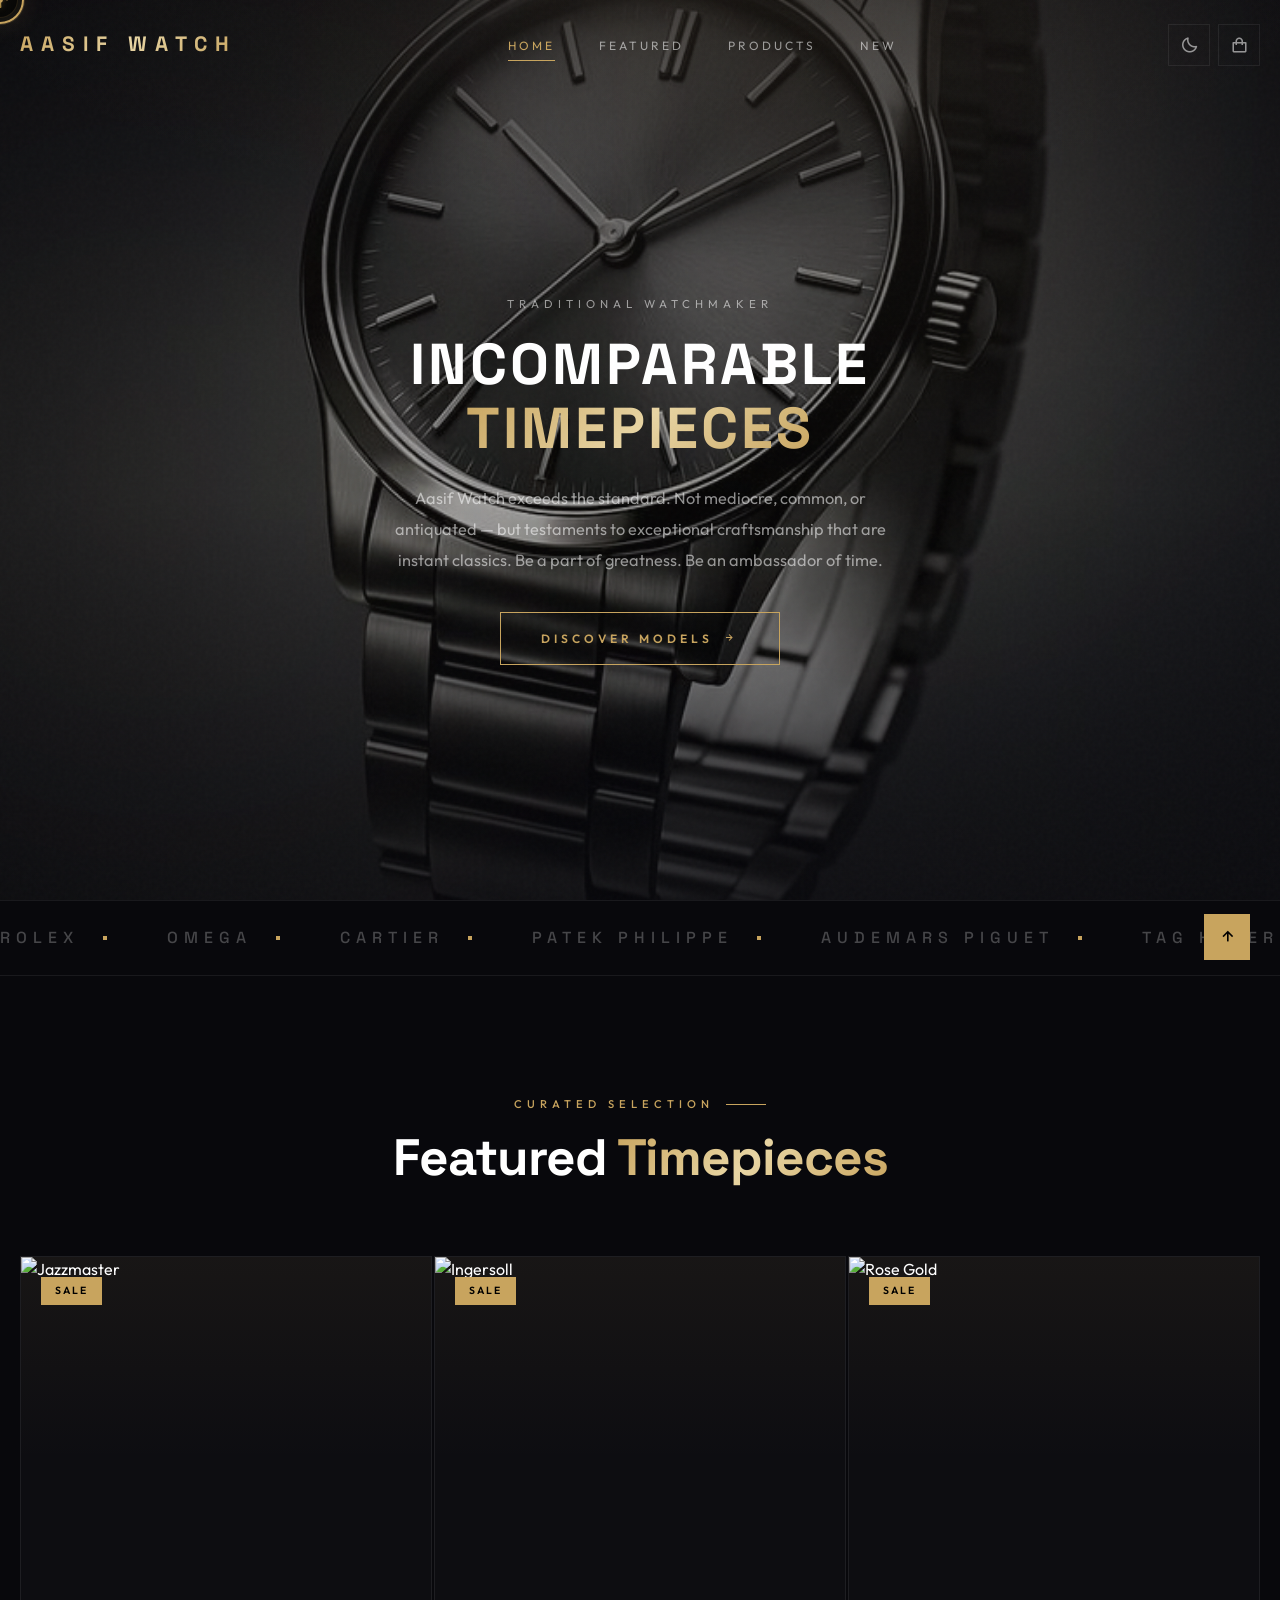
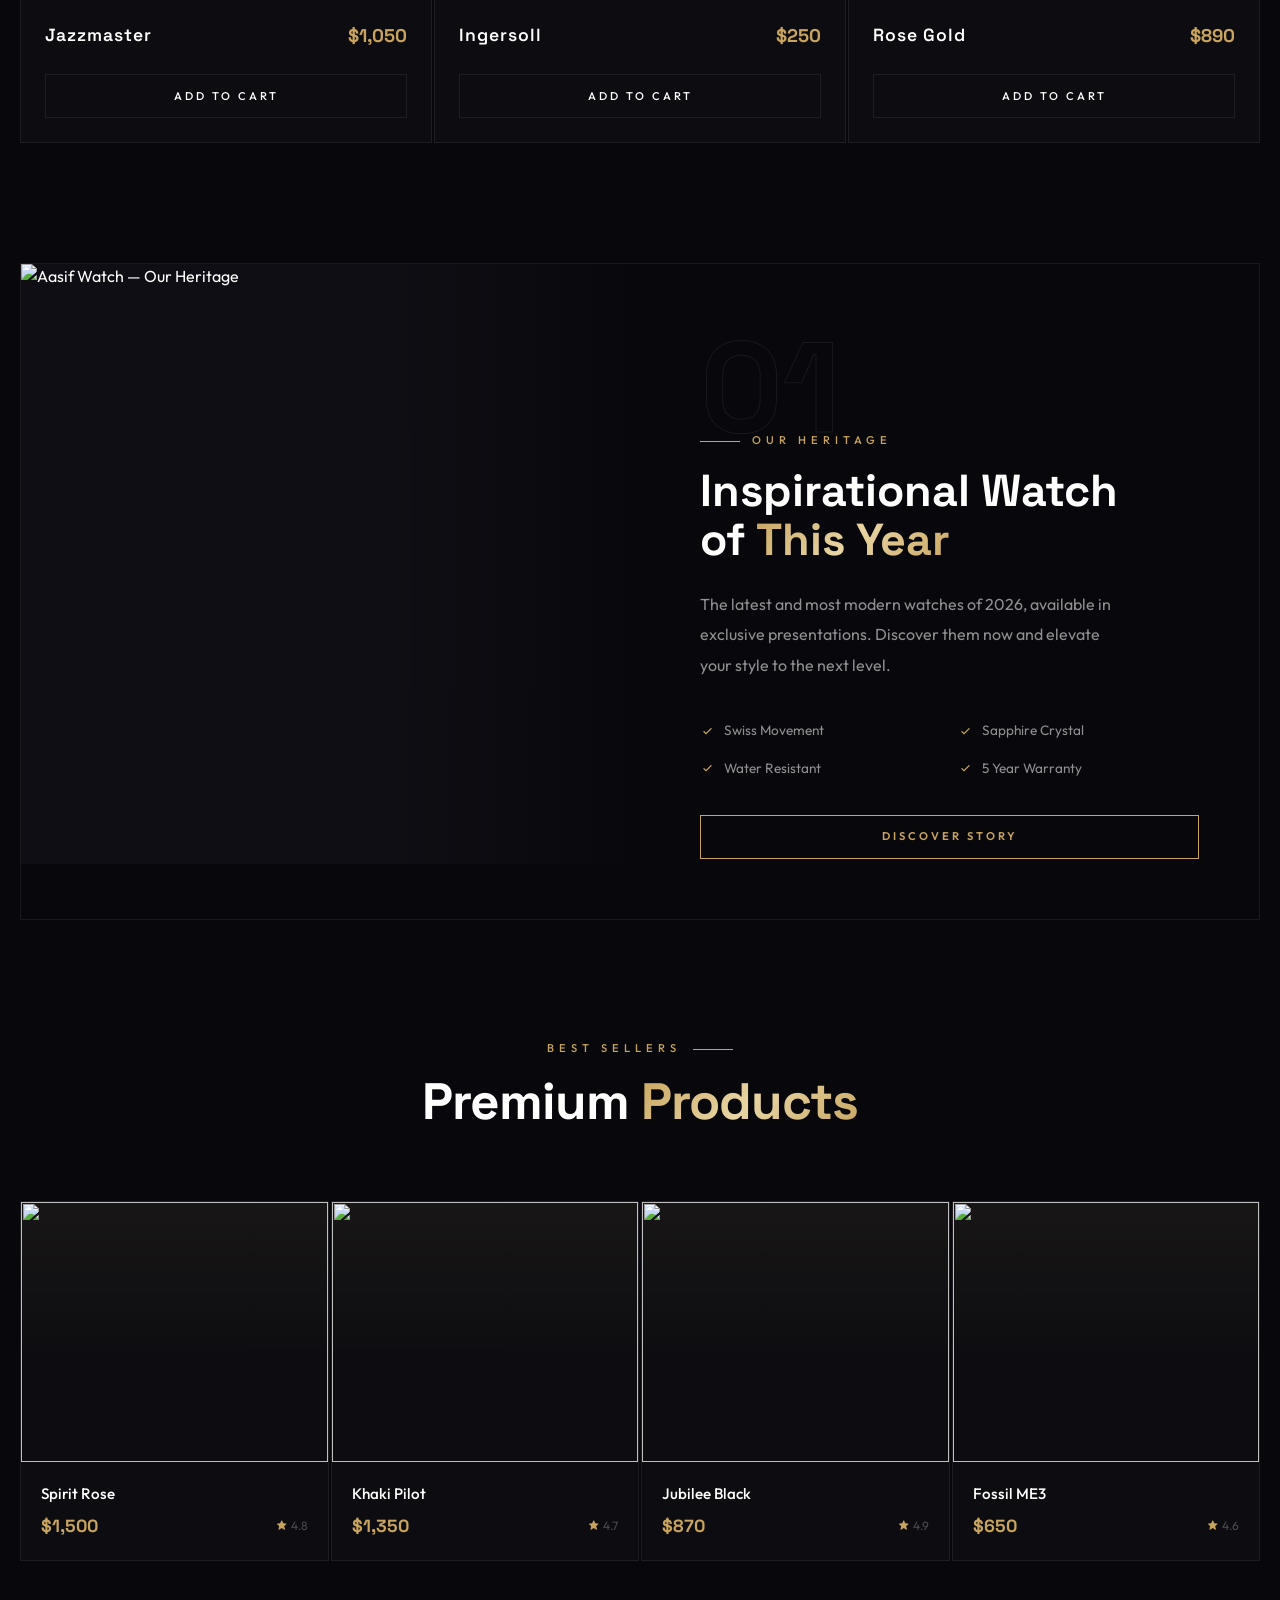
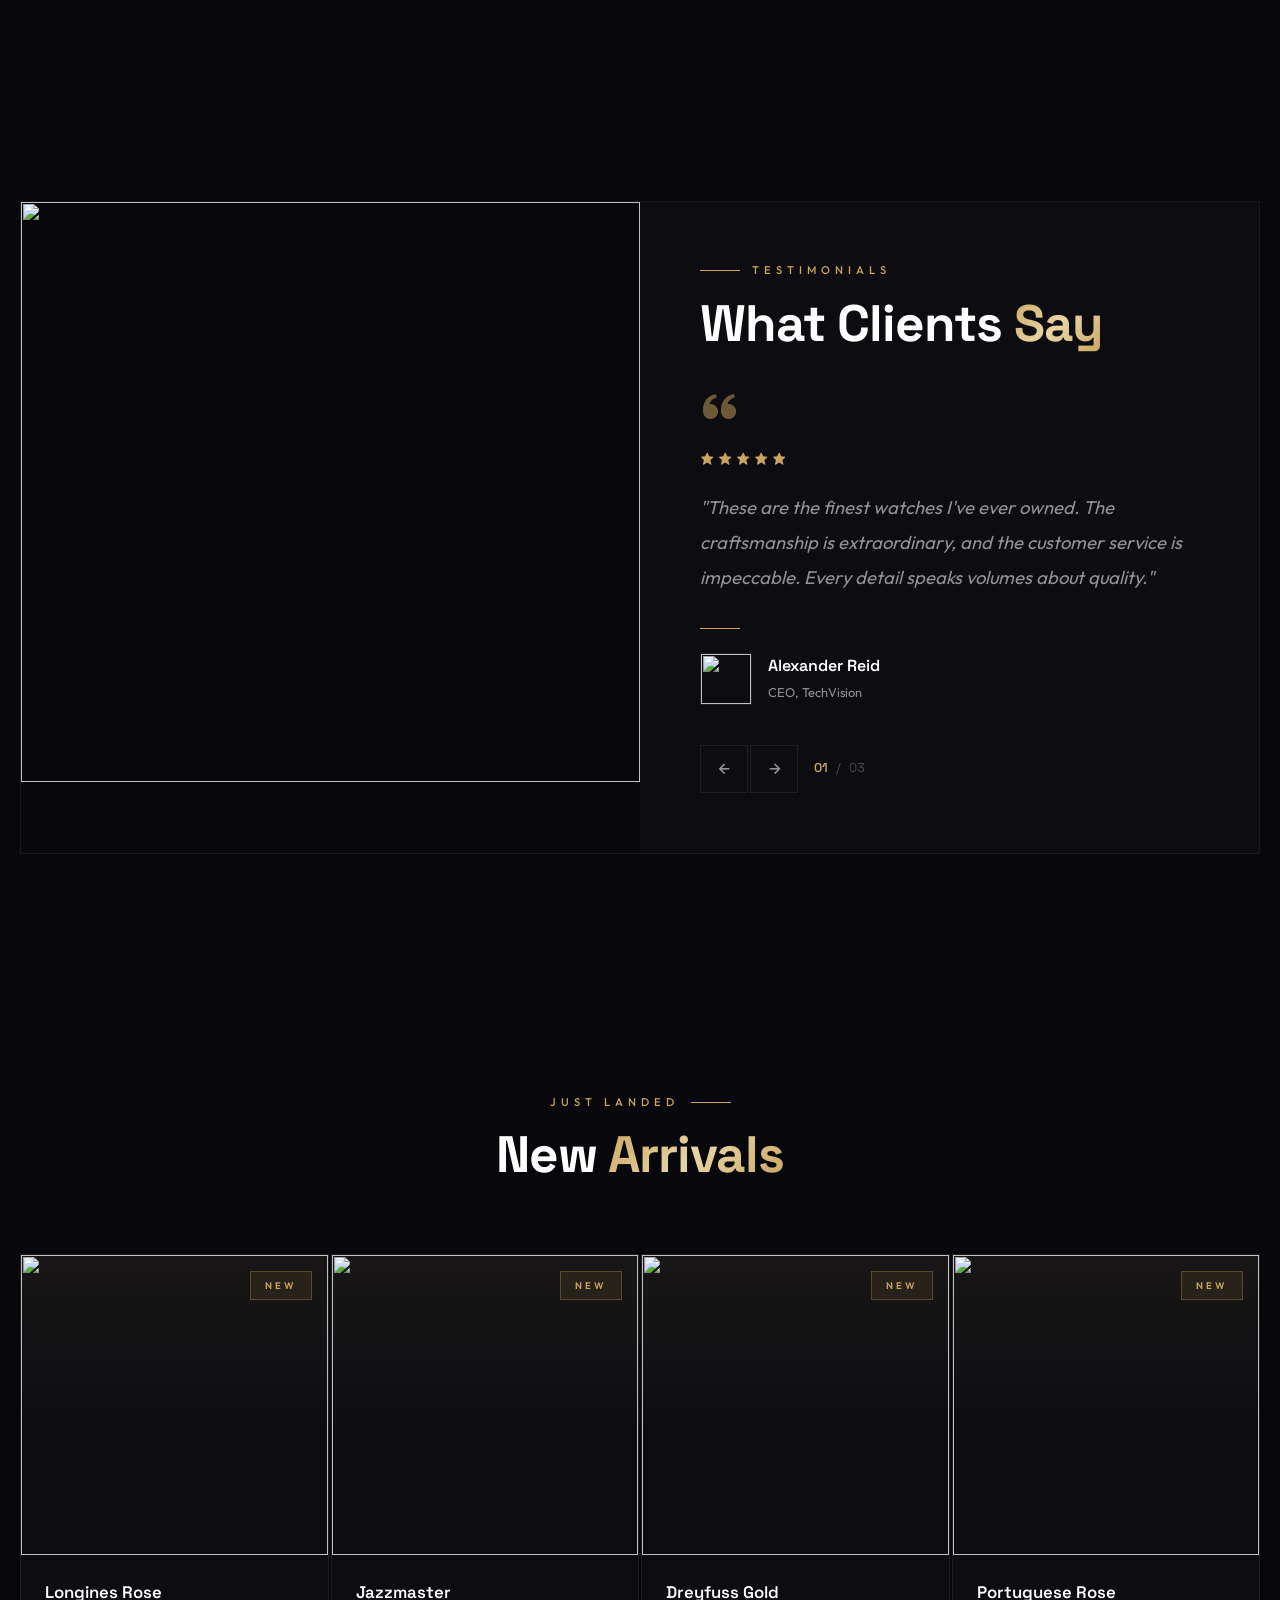
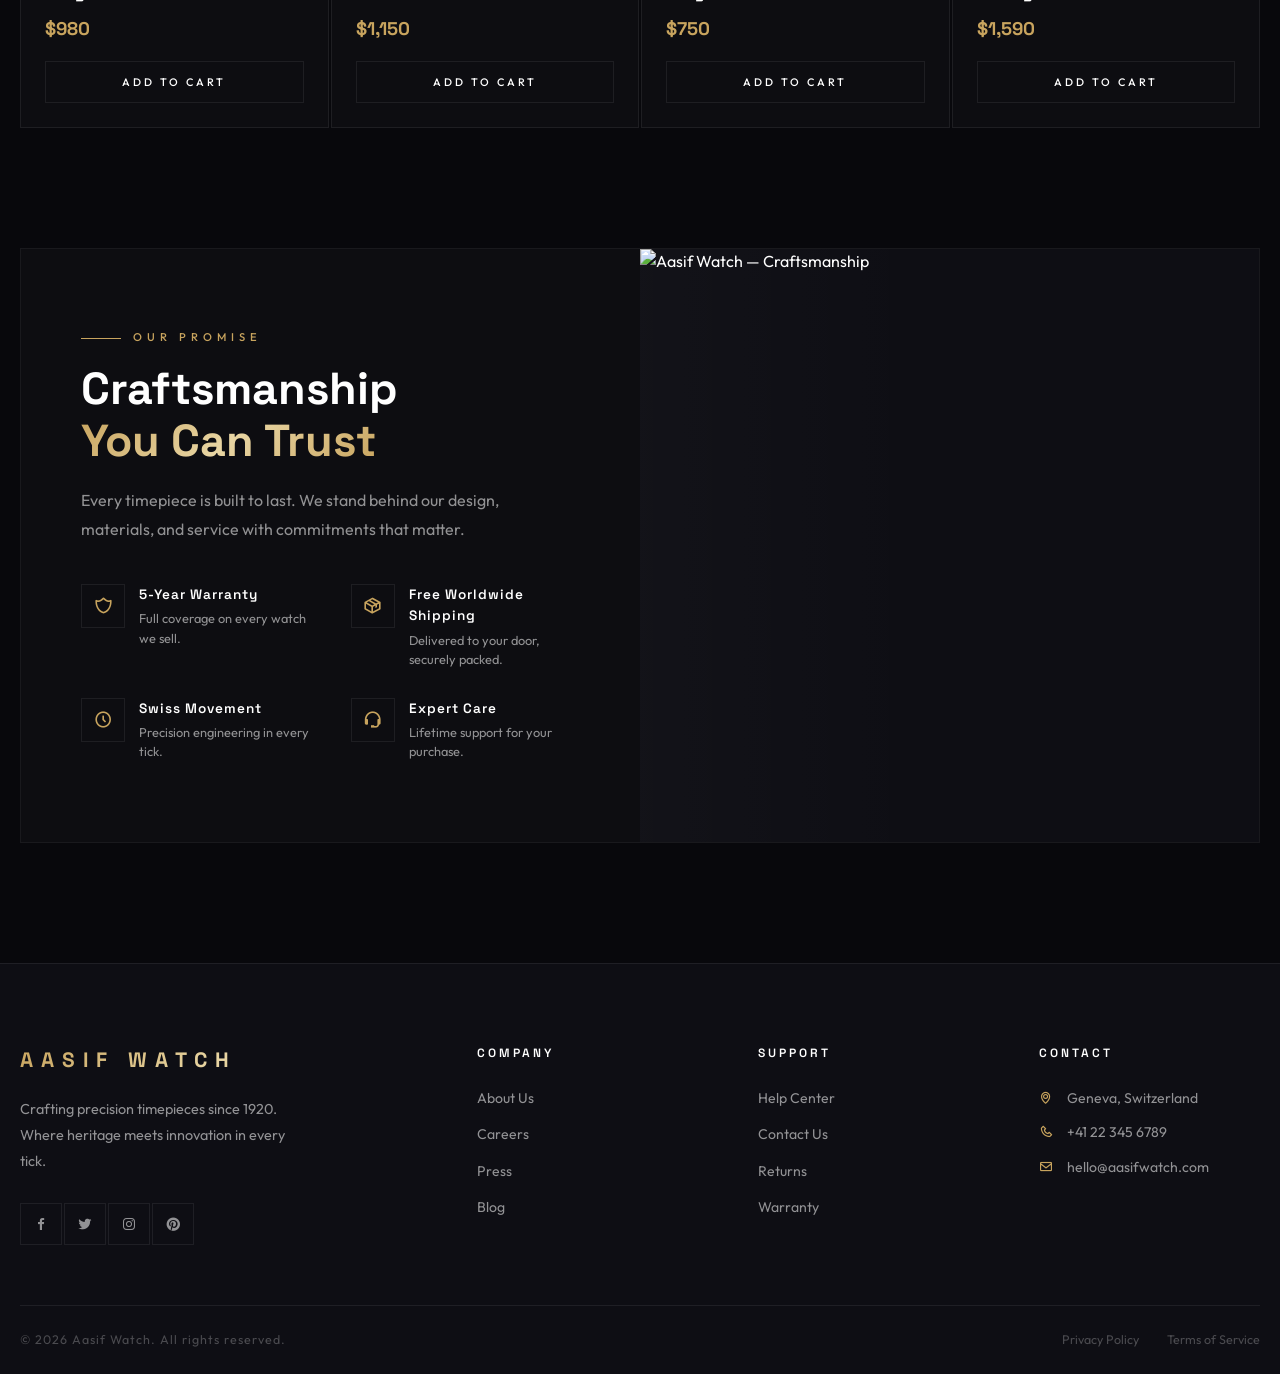
==== commit 97fb49fe: "Refactor code structure for improved readability and maintainability" ====
--- a/index.html
+++ b/index.html
@@ -723,7 +723,7 @@
             overflow: hidden;
             padding-top: 80px;
             background-color: var(--bg);
-            background-image: url('https://images.unsplash.com/photo-1523170335258-f5ed11844a49?w=1920&h=1080&fit=crop');
+            background-image: url('assets/img/hero-bg.jpg');
             background-size: cover;
             background-position: center center;
             background-repeat: no-repeat;
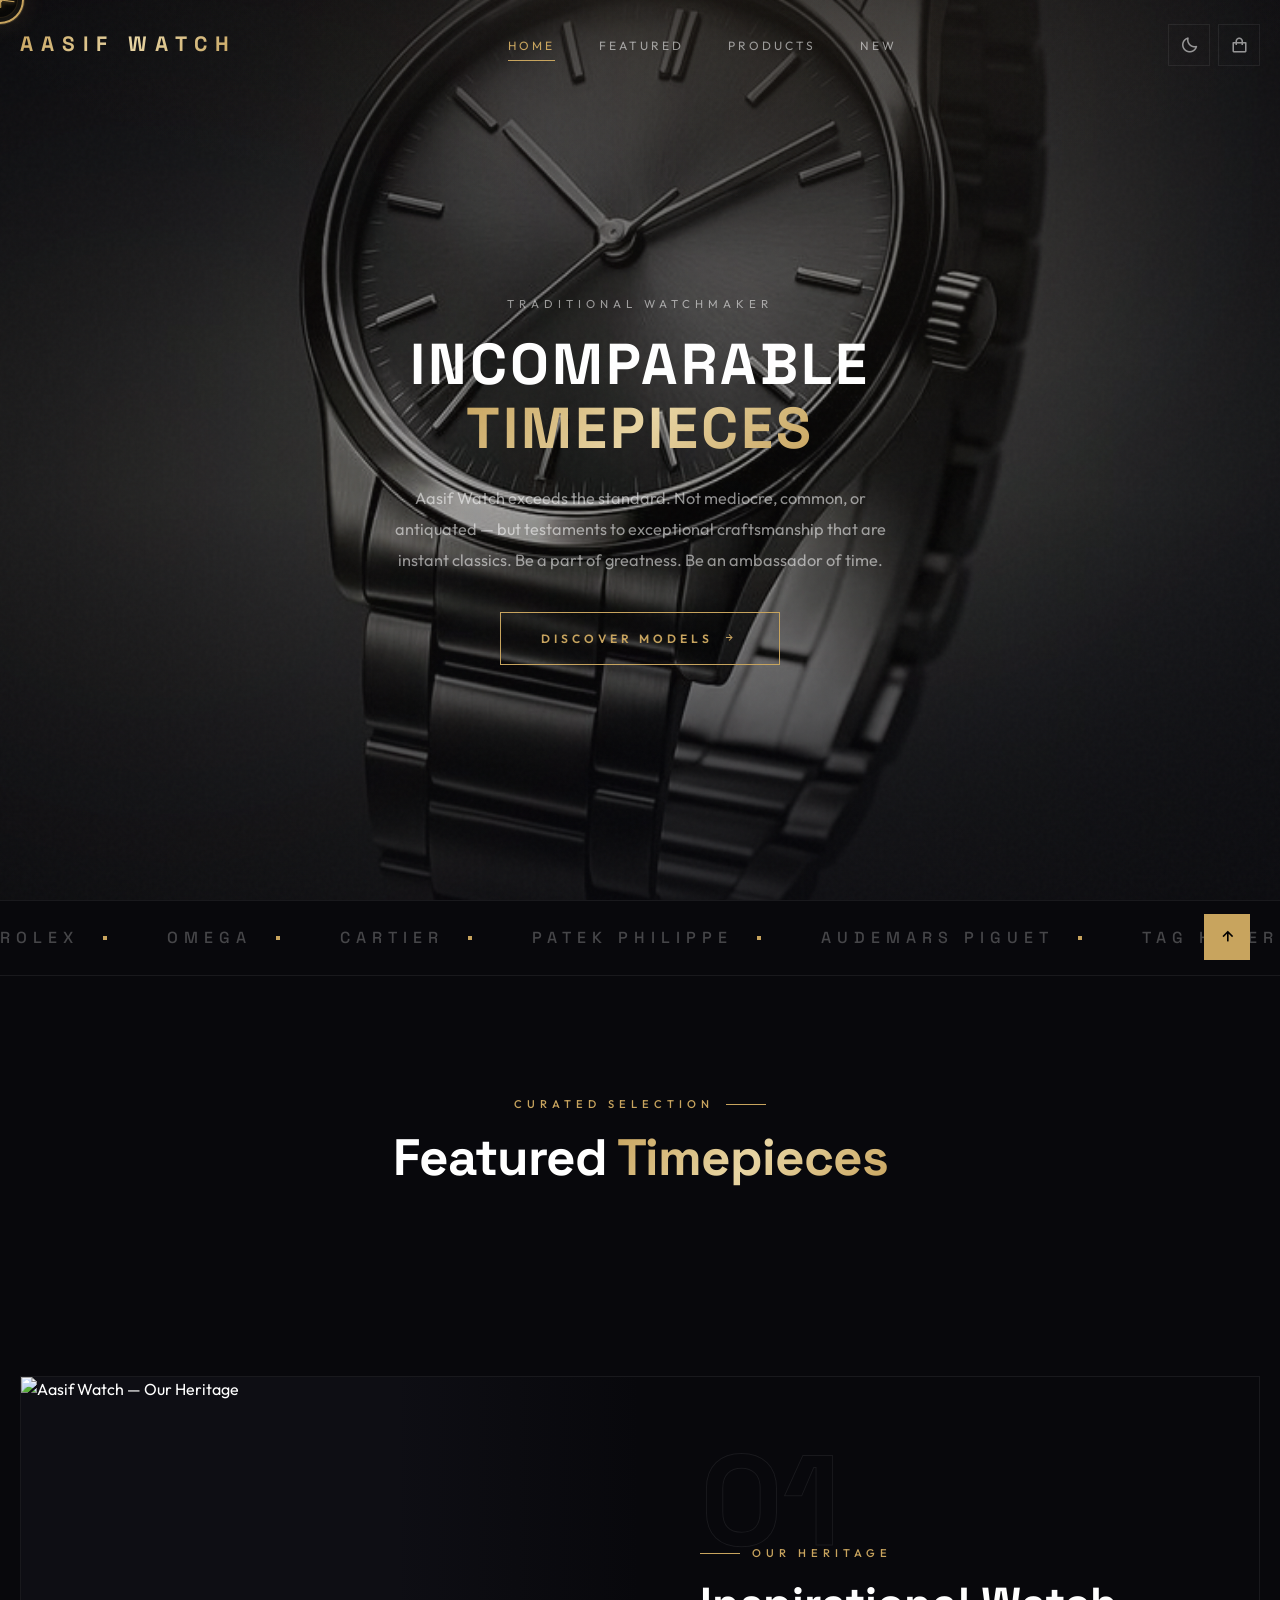
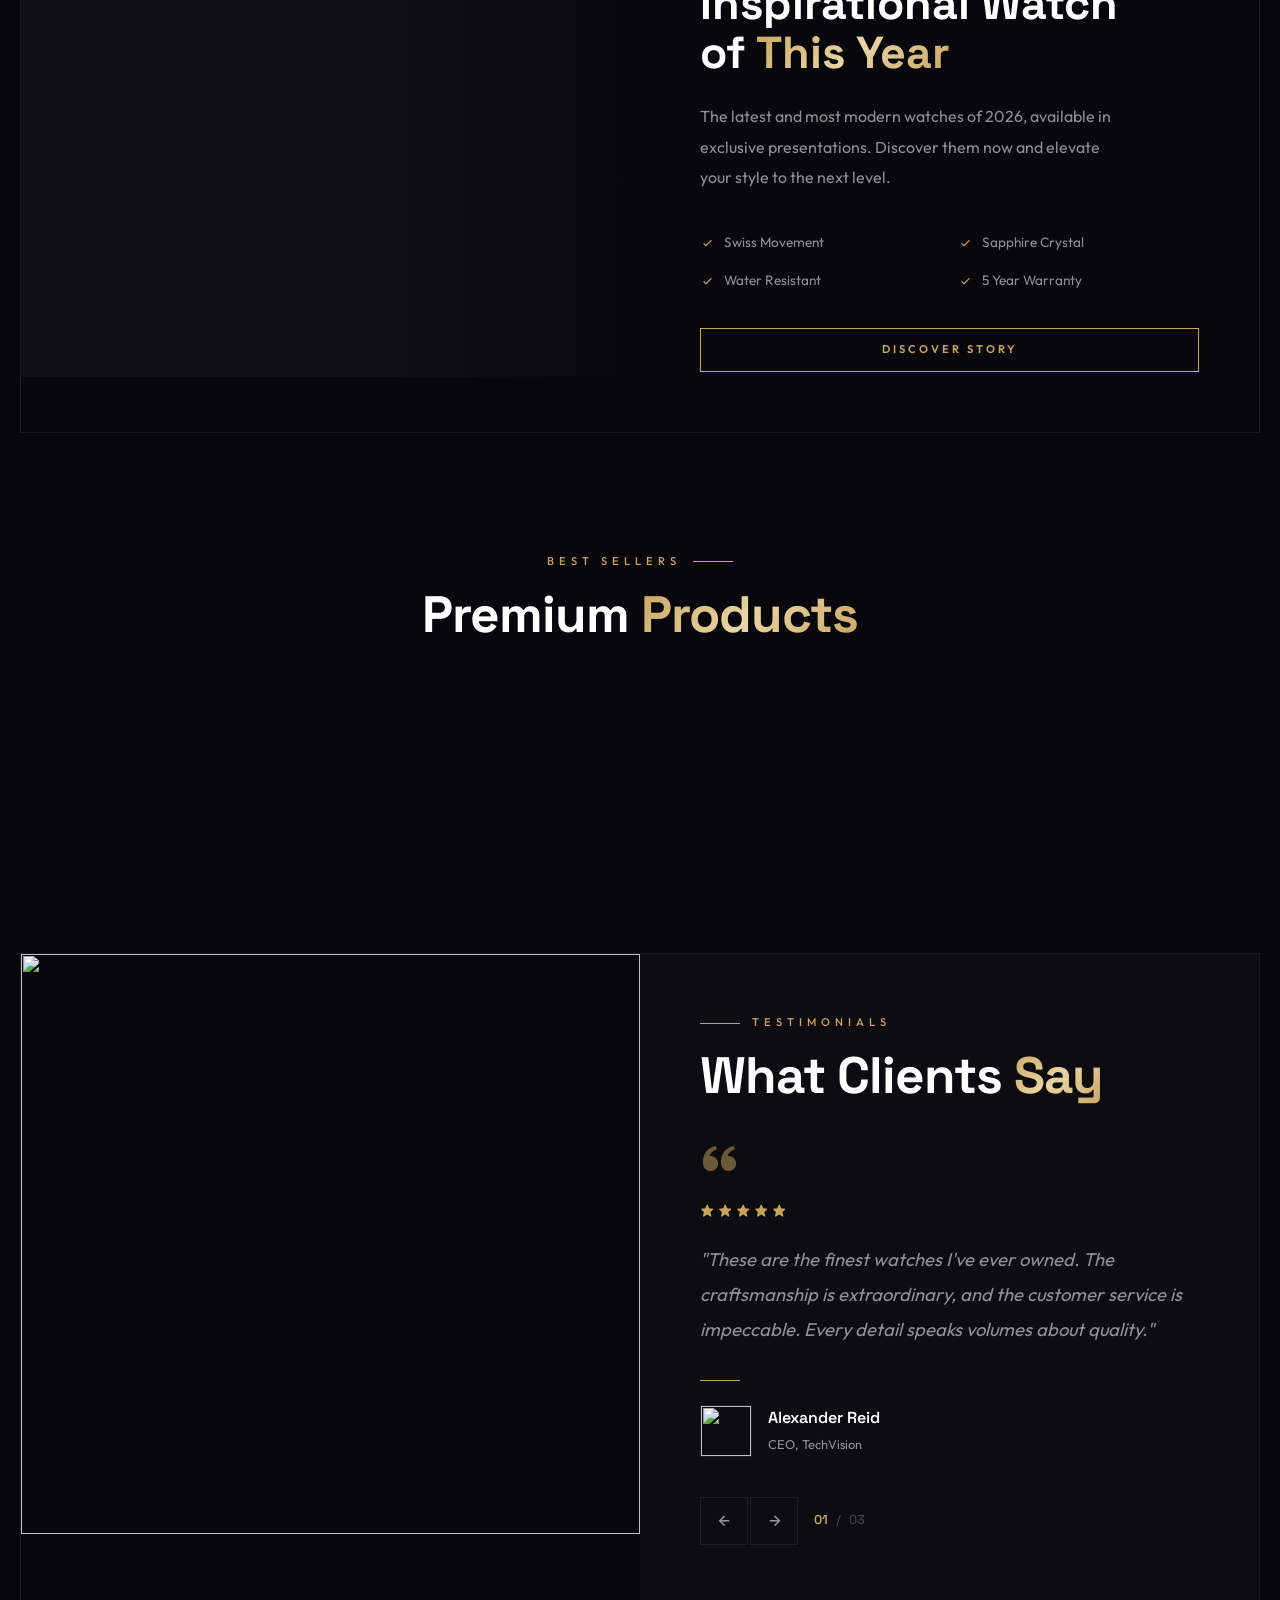
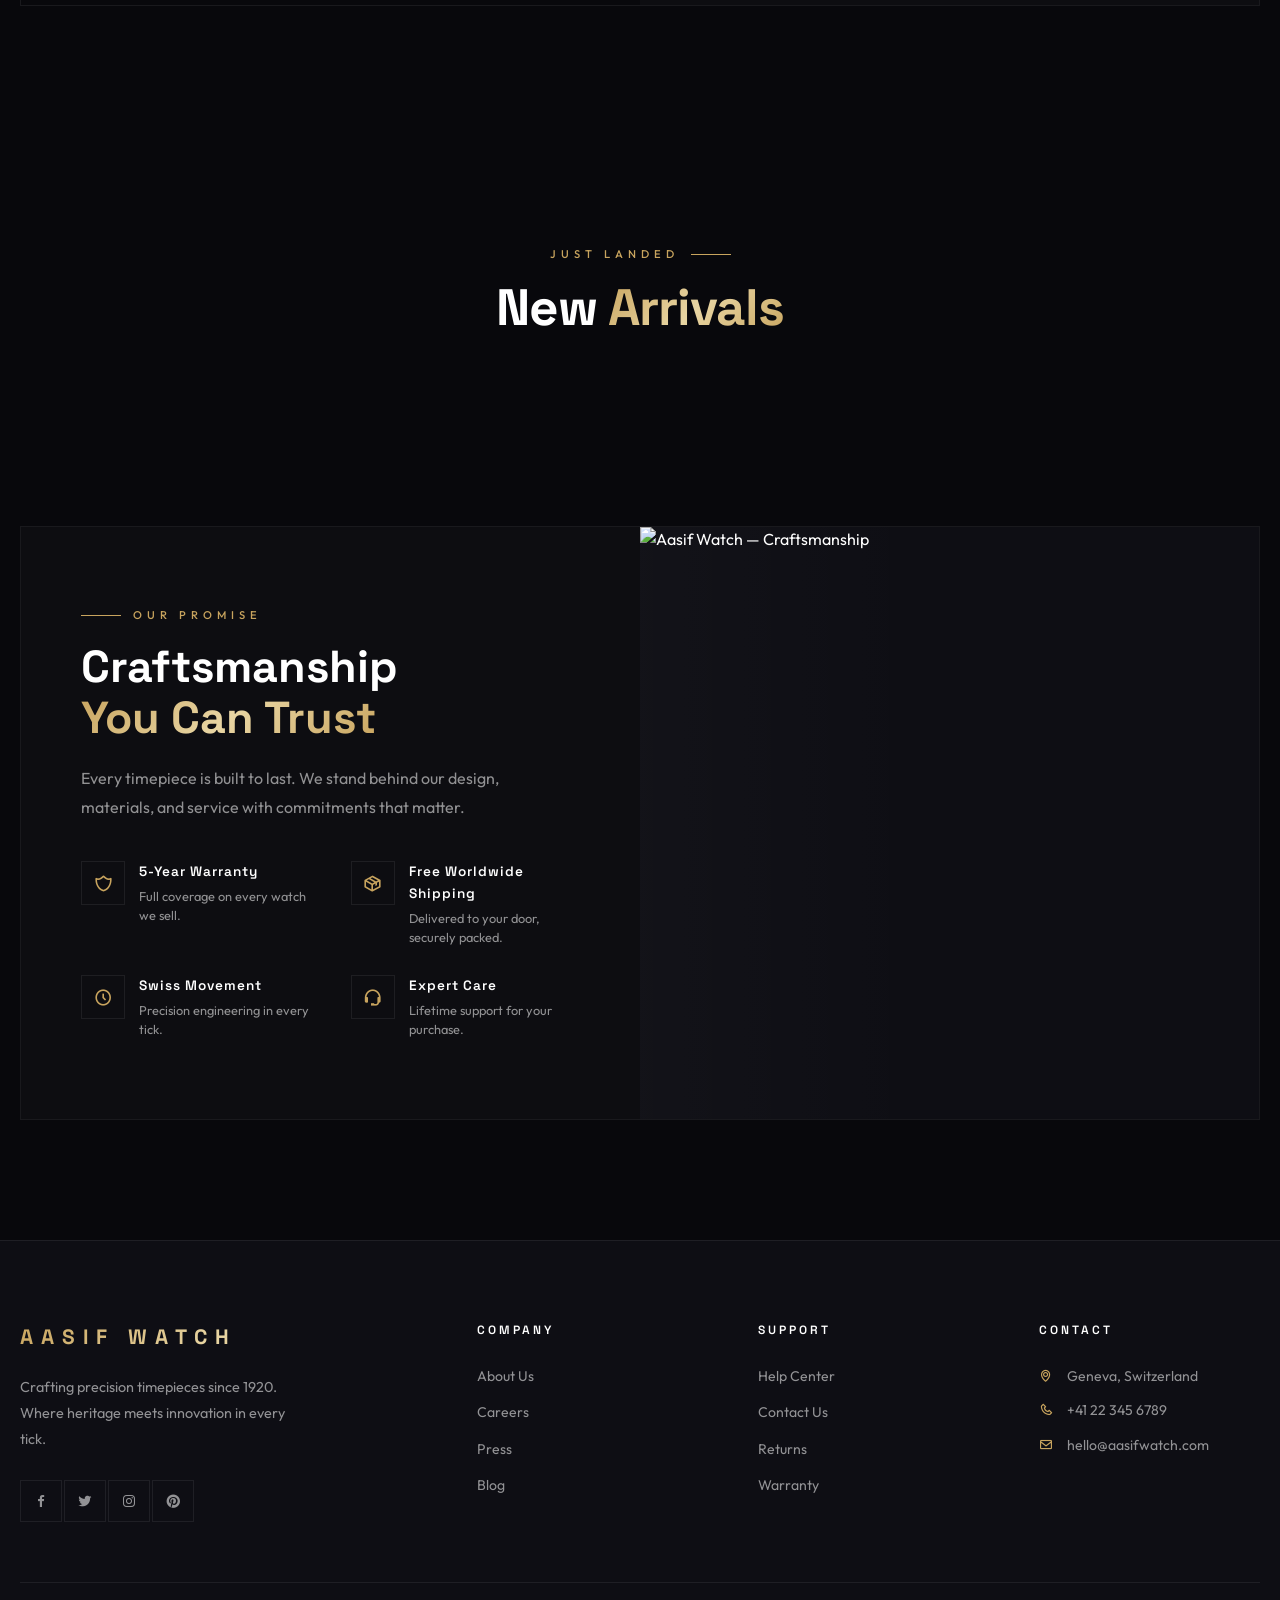
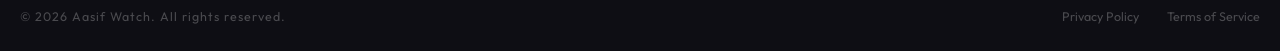
==== commit b6395312: "Implement checkout modal and cart updates; remove unused indexbest.html and preview.png files" ====
--- a/index.html
+++ b/index.html
@@ -437,6 +437,10 @@
         }
         .cart.show-cart { right: 0; }
 
+        /* Checkout drawer is wider, so it must hide further offscreen */
+        #checkoutModal { right: -560px; }
+        #checkoutModal.show-cart { right: 0; }
+
         .cart__head {
             display: flex;
             align-items: center;
@@ -1857,68 +1861,66 @@
             <button class="cart__close" id="cart-close"><i class='bx bx-x'></i></button>
         </div>
 
+        <div class="cart__body" id="cartItems"></div>
+
+        <div class="cart__foot">
+            <div class="cart__total" style="flex-direction:column;align-items:stretch;gap:10px;">
+                <div style="display:flex;justify-content:space-between;align-items:center;">
+                    <span class="cart__total-label">Subtotal</span>
+                    <span class="cart__total-price" id="cartSubtotal">PKR 0</span>
+                </div>
+                <div style="display:flex;justify-content:space-between;align-items:center;">
+                    <span class="cart__total-label">Delivery</span>
+                    <span class="cart__total-price" id="cartDelivery">PKR 150</span>
+                </div>
+                <div style="display:flex;justify-content:space-between;align-items:center;">
+                    <span class="cart__total-label">Total</span>
+                    <span class="cart__total-price" id="cartTotal">PKR 150</span>
+                </div>
+            </div>
+            <button class="cart__checkout-btn" id="checkoutBtn">Checkout Now</button>
+        </div>
+    </div>
+
+    <!-- ==================== CHECKOUT MODAL ==================== -->
+    <div class="cart-overlay" id="checkoutOverlay" style="z-index:10002;"></div>
+    <div class="cart" id="checkoutModal" style="z-index:10003;width:520px;max-width:92vw;">
+        <div class="cart__head">
+            <h2 class="cart__heading">Checkout</h2>
+            <button class="cart__close" id="checkoutClose"><i class='bx bx-x'></i></button>
+        </div>
         <div class="cart__body">
-            <article class="cart__card">
-                <div class="cart__card-img">
-                    <img src="https://images.unsplash.com/photo-1524592094714-0f0654e20314?w=120&h=120&fit=crop" alt="">
+            <form id="checkoutForm" style="display:flex;flex-direction:column;gap:14px;">
+                <div style="display:grid;gap:10px;">
+                    <label style="display:grid;gap:6px;">
+                        <span style="color:var(--text-secondary);font-size:0.8rem;letter-spacing:1px;">Full Name</span>
+                        <input id="coName" required style="padding:14px;border:1px solid var(--border);background:transparent;color:var(--text);" />
+                    </label>
+                    <label style="display:grid;gap:6px;">
+                        <span style="color:var(--text-secondary);font-size:0.8rem;letter-spacing:1px;">Phone Number</span>
+                        <input id="coPhone" required style="padding:14px;border:1px solid var(--border);background:transparent;color:var(--text);" />
+                    </label>
+                    <label style="display:grid;gap:6px;">
+                        <span style="color:var(--text-secondary);font-size:0.8rem;letter-spacing:1px;">Address</span>
+                        <input id="coAddress" required style="padding:14px;border:1px solid var(--border);background:transparent;color:var(--text);" />
+                    </label>
                 </div>
-                <div class="cart__card-info">
-                    <h3 class="cart__card-name">Jazzmaster</h3>
-                    <span class="cart__card-price">$1,050</span>
-                    <div class="cart__card-controls">
-                        <div class="cart__qty">
-                            <button class="cart__qty-btn cart-minus"><i class='bx bx-minus'></i></button>
-                            <span class="cart__qty-num">1</span>
-                            <button class="cart__qty-btn cart-plus"><i class='bx bx-plus'></i></button>
-                        </div>
-                        <button class="cart__delete"><i class='bx bx-trash-alt'></i></button>
+
+                <div style="border-top:1px solid var(--border);padding-top:14px;display:grid;gap:8px;">
+                    <div style="display:flex;justify-content:space-between;color:var(--text-secondary);font-size:0.9rem;">
+                        <span>Subtotal</span><span id="coSubtotal">PKR 0</span>
+                    </div>
+                    <div style="display:flex;justify-content:space-between;color:var(--text-secondary);font-size:0.9rem;">
+                        <span>Delivery</span><span id="coDelivery">PKR 150</span>
+                    </div>
+                    <div style="display:flex;justify-content:space-between;font-family:'Space Grotesk',sans-serif;font-weight:700;">
+                        <span>Total</span><span id="coTotal">PKR 150</span>
                     </div>
                 </div>
-            </article>
-
-            <article class="cart__card">
-                <div class="cart__card-img">
-                    <img src="https://images.unsplash.com/photo-1523170335258-f5ed11844a49?w=120&h=120&fit=crop" alt="">
-                </div>
-                <div class="cart__card-info">
-                    <h3 class="cart__card-name">Rose Gold</h3>
-                    <span class="cart__card-price">$850</span>
-                    <div class="cart__card-controls">
-                        <div class="cart__qty">
-                            <button class="cart__qty-btn cart-minus"><i class='bx bx-minus'></i></button>
-                            <span class="cart__qty-num">1</span>
-                            <button class="cart__qty-btn cart-plus"><i class='bx bx-plus'></i></button>
-                        </div>
-                        <button class="cart__delete"><i class='bx bx-trash-alt'></i></button>
-                    </div>
-                </div>
-            </article>
-
-            <article class="cart__card">
-                <div class="cart__card-img">
-                    <img src="https://images.unsplash.com/photo-1522312346375-d1a52e2b99b3?w=120&h=120&fit=crop" alt="">
-                </div>
-                <div class="cart__card-info">
-                    <h3 class="cart__card-name">Longines Rose</h3>
-                    <span class="cart__card-price">$980</span>
-                    <div class="cart__card-controls">
-                        <div class="cart__qty">
-                            <button class="cart__qty-btn cart-minus"><i class='bx bx-minus'></i></button>
-                            <span class="cart__qty-num">1</span>
-                            <button class="cart__qty-btn cart-plus"><i class='bx bx-plus'></i></button>
-                        </div>
-                        <button class="cart__delete"><i class='bx bx-trash-alt'></i></button>
-                    </div>
-                </div>
-            </article>
-        </div>
-
-        <div class="cart__foot">
-            <div class="cart__total">
-                <span class="cart__total-label">Total (3 items)</span>
-                <span class="cart__total-price">$2,880</span>
-            </div>
-            <button class="cart__checkout-btn">Checkout Now</button>
+
+                <button class="cart__checkout-btn" type="submit" id="placeOrderBtn">Place Order</button>
+                <div id="checkoutMsg" style="min-height:18px;color:var(--text-secondary);font-size:0.85rem;"></div>
+            </form>
         </div>
     </div>
 
@@ -1978,58 +1980,7 @@
                     <h2 class="section__title">Featured <em>Timepieces</em></h2>
                 </div>
 
-                <div class="featured__grid">
-                    <article class="featured__item reveal" style="transition-delay:0.1s">
-                        <div class="featured__item-visual">
-                            <span class="featured__item-tag">Sale</span>
-                            <img src="https://images.unsplash.com/photo-1524592094714-0f0654e20314?w=500&h=400&fit=crop" alt="Jazzmaster">
-                            <div class="featured__item-overlay">
-                                <button class="btn btn--primary btn--small btn--full">Quick View</button>
-                            </div>
-                        </div>
-                        <div class="featured__item-info">
-                            <h3 class="featured__item-name">Jazzmaster</h3>
-                            <span class="featured__item-price">$1,050</span>
-                        </div>
-                        <div class="featured__item-cta">
-                            <button class="featured__item-btn">Add to Cart</button>
-                        </div>
-                    </article>
-
-                    <article class="featured__item reveal" style="transition-delay:0.2s">
-                        <div class="featured__item-visual">
-                            <span class="featured__item-tag">Sale</span>
-                            <img src="https://images.unsplash.com/photo-1522312346375-d1a52e2b99b3?w=500&h=400&fit=crop" alt="Ingersoll">
-                            <div class="featured__item-overlay">
-                                <button class="btn btn--primary btn--small btn--full">Quick View</button>
-                            </div>
-                        </div>
-                        <div class="featured__item-info">
-                            <h3 class="featured__item-name">Ingersoll</h3>
-                            <span class="featured__item-price">$250</span>
-                        </div>
-                        <div class="featured__item-cta">
-                            <button class="featured__item-btn">Add to Cart</button>
-                        </div>
-                    </article>
-
-                    <article class="featured__item reveal" style="transition-delay:0.3s">
-                        <div class="featured__item-visual">
-                            <span class="featured__item-tag">Sale</span>
-                            <img src="https://images.unsplash.com/photo-1523170335258-f5ed11844a49?w=500&h=400&fit=crop" alt="Rose Gold">
-                            <div class="featured__item-overlay">
-                                <button class="btn btn--primary btn--small btn--full">Quick View</button>
-                            </div>
-                        </div>
-                        <div class="featured__item-info">
-                            <h3 class="featured__item-name">Rose Gold</h3>
-                            <span class="featured__item-price">$890</span>
-                        </div>
-                        <div class="featured__item-cta">
-                            <button class="featured__item-btn">Add to Cart</button>
-                        </div>
-                    </article>
-                </div>
+                <div class="featured__grid" id="featuredGrid"></div>
             </div>
         </section>
 
@@ -2080,79 +2031,7 @@
                     <h2 class="section__title">Premium <em>Products</em></h2>
                 </div>
 
-                <div class="products__layout">
-                    <article class="product-card reveal" style="transition-delay:0.05s">
-                        <div class="product-card__visual">
-                            <img src="https://images.unsplash.com/photo-1524592094714-0f0654e20314?w=400&h=350&fit=crop" alt="">
-                            <div class="product-card__quick">
-                                <button class="product-card__quick-btn"><i class='bx bx-heart'></i></button>
-                                <button class="product-card__quick-btn"><i class='bx bx-shopping-bag'></i></button>
-                                <button class="product-card__quick-btn"><i class='bx bx-expand'></i></button>
-                            </div>
-                        </div>
-                        <div class="product-card__body">
-                            <h3 class="product-card__name">Spirit Rose</h3>
-                            <div class="product-card__bottom">
-                                <span class="product-card__price">$1,500</span>
-                                <span class="product-card__rating"><i class='bx bxs-star'></i> 4.8</span>
-                            </div>
-                        </div>
-                    </article>
-
-                    <article class="product-card reveal" style="transition-delay:0.1s">
-                        <div class="product-card__visual">
-                            <img src="https://images.unsplash.com/photo-1522312346375-d1a52e2b99b3?w=400&h=350&fit=crop" alt="">
-                            <div class="product-card__quick">
-                                <button class="product-card__quick-btn"><i class='bx bx-heart'></i></button>
-                                <button class="product-card__quick-btn"><i class='bx bx-shopping-bag'></i></button>
-                                <button class="product-card__quick-btn"><i class='bx bx-expand'></i></button>
-                            </div>
-                        </div>
-                        <div class="product-card__body">
-                            <h3 class="product-card__name">Khaki Pilot</h3>
-                            <div class="product-card__bottom">
-                                <span class="product-card__price">$1,350</span>
-                                <span class="product-card__rating"><i class='bx bxs-star'></i> 4.7</span>
-                            </div>
-                        </div>
-                    </article>
-
-                    <article class="product-card reveal" style="transition-delay:0.15s">
-                        <div class="product-card__visual">
-                            <img src="https://images.unsplash.com/photo-1523170335258-f5ed11844a49?w=400&h=350&fit=crop" alt="">
-                            <div class="product-card__quick">
-                                <button class="product-card__quick-btn"><i class='bx bx-heart'></i></button>
-                                <button class="product-card__quick-btn"><i class='bx bx-shopping-bag'></i></button>
-                                <button class="product-card__quick-btn"><i class='bx bx-expand'></i></button>
-                            </div>
-                        </div>
-                        <div class="product-card__body">
-                            <h3 class="product-card__name">Jubilee Black</h3>
-                            <div class="product-card__bottom">
-                                <span class="product-card__price">$870</span>
-                                <span class="product-card__rating"><i class='bx bxs-star'></i> 4.9</span>
-                            </div>
-                        </div>
-                    </article>
-
-                    <article class="product-card reveal" style="transition-delay:0.2s">
-                        <div class="product-card__visual">
-                            <img src="https://images.unsplash.com/photo-1547996160-81dfa63595aa?w=400&h=350&fit=crop" alt="">
-                            <div class="product-card__quick">
-                                <button class="product-card__quick-btn"><i class='bx bx-heart'></i></button>
-                                <button class="product-card__quick-btn"><i class='bx bx-shopping-bag'></i></button>
-                                <button class="product-card__quick-btn"><i class='bx bx-expand'></i></button>
-                            </div>
-                        </div>
-                        <div class="product-card__body">
-                            <h3 class="product-card__name">Fossil ME3</h3>
-                            <div class="product-card__bottom">
-                                <span class="product-card__price">$650</span>
-                                <span class="product-card__rating"><i class='bx bxs-star'></i> 4.6</span>
-                            </div>
-                        </div>
-                    </article>
-                </div>
+                <div class="products__layout" id="productsGrid"></div>
             </div>
         </section>
 
@@ -2220,55 +2099,7 @@
                     <h2 class="section__title">New <em>Arrivals</em></h2>
                 </div>
 
-                <div class="new__grid">
-                    <article class="new__item reveal" style="transition-delay:0.1s">
-                        <div class="new__item-visual">
-                            <span class="new__item-badge">New</span>
-                            <img src="https://images.unsplash.com/photo-1524592094714-0f0654e20314?w=400&h=380&fit=crop" alt="">
-                        </div>
-                        <div class="new__item-info">
-                            <h3 class="new__item-name">Longines Rose</h3>
-                            <span class="new__item-price">$980</span>
-                            <button class="new__item-btn">Add to Cart</button>
-                        </div>
-                    </article>
-
-                    <article class="new__item reveal" style="transition-delay:0.2s">
-                        <div class="new__item-visual">
-                            <span class="new__item-badge">New</span>
-                            <img src="https://images.unsplash.com/photo-1522312346375-d1a52e2b99b3?w=400&h=380&fit=crop" alt="">
-                        </div>
-                        <div class="new__item-info">
-                            <h3 class="new__item-name">Jazzmaster</h3>
-                            <span class="new__item-price">$1,150</span>
-                            <button class="new__item-btn">Add to Cart</button>
-                        </div>
-                    </article>
-
-                    <article class="new__item reveal" style="transition-delay:0.3s">
-                        <div class="new__item-visual">
-                            <span class="new__item-badge">New</span>
-                            <img src="https://images.unsplash.com/photo-1523170335258-f5ed11844a49?w=400&h=380&fit=crop" alt="">
-                        </div>
-                        <div class="new__item-info">
-                            <h3 class="new__item-name">Dreyfuss Gold</h3>
-                            <span class="new__item-price">$750</span>
-                            <button class="new__item-btn">Add to Cart</button>
-                        </div>
-                    </article>
-
-                    <article class="new__item reveal" style="transition-delay:0.4s">
-                        <div class="new__item-visual">
-                            <span class="new__item-badge">New</span>
-                            <img src="https://images.unsplash.com/photo-1509941943102-10c232fc9e89?w=400&h=380&fit=crop" alt="">
-                        </div>
-                        <div class="new__item-info">
-                            <h3 class="new__item-name">Portuguese Rose</h3>
-                            <span class="new__item-price">$1,590</span>
-                            <button class="new__item-btn">Add to Cart</button>
-                        </div>
-                    </article>
-                </div>
+                <div class="new__grid" id="newGrid"></div>
             </div>
         </section>
 
@@ -2545,29 +2376,21 @@
     document.getElementById('cart-open').addEventListener('click', openCart);
     document.getElementById('cart-close').addEventListener('click', closeCart);
     overlay.addEventListener('click', closeCart);
-
-    // Cart quantity
-    document.querySelectorAll('.cart__qty').forEach(q => {
-        const num = q.querySelector('.cart__qty-num');
-        q.querySelector('.cart-minus').addEventListener('click', () => {
-            let v = parseInt(num.textContent); if (v > 1) num.textContent = v - 1;
-        });
-        q.querySelector('.cart-plus').addEventListener('click', () => {
-            num.textContent = parseInt(num.textContent) + 1;
-        });
+    // Cart item rendering/qty/delete is handled in the Supabase module script below.
+
+    // ===== MONEY (PKR) =====
+    const pkr = new Intl.NumberFormat('en-PK', { style: 'currency', currency: 'PKR', maximumFractionDigits: 0 });
+    const formatPKR = (v) => pkr.format(Number(v || 0));
+
+    // Convert any element with data-money="1234" into "PKR 1,234"
+    document.querySelectorAll('[data-money]').forEach(el => {
+        const raw = el.getAttribute('data-money');
+        if (raw == null || raw === '') return;
+        el.textContent = formatPKR(raw);
     });
 
-    // Cart delete
-    document.querySelectorAll('.cart__delete').forEach(d => {
-        d.addEventListener('click', function() {
-            const card = this.closest('.cart__card');
-            card.style.transform = 'translateX(120%)';
-            card.style.opacity = '0';
-            card.style.transition = 'all 0.4s ease';
-            setTimeout(() => { card.style.height = '0'; card.style.padding = '0'; card.style.margin = '0'; card.style.overflow = 'hidden'; card.style.borderWidth = '0'; }, 400);
-            setTimeout(() => card.remove(), 600);
-        });
-    });
+    // Expose formatter for module scripts below (Supabase-rendered cards).
+    window.__formatPKR__ = formatPKR;
 
     // ===== THEME =====
     const themeBtn = document.getElementById('theme-btn');
@@ -2641,5 +2464,410 @@
     document.head.appendChild(rs);
 
     </script>
+
+    <!-- ==================== SUPABASE (dynamic data) ==================== -->
+    <!-- 1) Copy `assets/js/supabaseConfig.example.js` -> `assets/js/supabaseConfig.js` and fill in values. -->
+    <script src="assets/js/supabaseConfig.js"></script>
+    <script type="module">
+      import { supabase } from "./assets/js/supabaseClient.js";
+
+      // Visible + console connection sanity check.
+      const badge = document.createElement("div");
+      badge.id = "supabaseStatus";
+      badge.style.cssText =
+        "position:fixed;left:14px;bottom:14px;z-index:999999;padding:10px 12px;border:1px solid rgba(255,255,255,.15);background:rgba(0,0,0,.55);backdrop-filter:blur(12px);color:#fff;font:600 12px/1.2 Inter,system-ui,-apple-system,Segoe UI,Roboto,Arial;letter-spacing:.6px;text-transform:uppercase;";
+      badge.textContent = "Supabase: checking…";
+      document.body.appendChild(badge);
+
+      async function renderFeatured(rows) {
+        const grid = document.getElementById("featuredGrid");
+        if (!grid) return;
+        grid.innerHTML = "";
+        const limited = (rows || []).slice(0, 3);
+        for (let i = 0; i < limited.length; i++) {
+          const r = limited[i];
+          const card = document.createElement("article");
+          // Mark as active immediately because these nodes are created after the reveal observer runs.
+          card.className = "featured__item reveal active";
+          card.style.transitionDelay = `${0.1 + i * 0.1}s`;
+          card.innerHTML = `
+            <div class="featured__item-visual">
+              <span class="featured__item-tag">Sale</span>
+              <img src="${r.image_url || ""}" alt="${escapeHtml(r.name || "")}">
+              <div class="featured__item-overlay">
+                <button class="btn btn--primary btn--small btn--full">Quick View</button>
+              </div>
+            </div>
+            <div class="featured__item-info">
+              <h3 class="featured__item-name">${escapeHtml(r.name || "")}</h3>
+              <span class="featured__item-price">${formatMoney(r.my_price)}</span>
+            </div>
+            <div class="featured__item-cta">
+              <button class="featured__item-btn" data-add-to-cart="1"
+                data-source-table="featured_timepieces"
+                data-source-id="${r.id}"
+                data-name="${escapeAttr(r.name || "")}"
+                data-image="${escapeAttr(r.image_url || "")}"
+                data-unit-price="${Number(r.my_price || 0)}">Add to Cart</button>
+            </div>
+          `;
+          grid.appendChild(card);
+        }
+      }
+
+      async function renderProducts(rows) {
+        const grid = document.getElementById("productsGrid");
+        if (!grid) return;
+        grid.innerHTML = "";
+        for (let i = 0; i < rows.length; i++) {
+          const r = rows[i];
+          const card = document.createElement("article");
+          // Mark as active immediately because these nodes are created after the reveal observer runs.
+          card.className = "product-card reveal active";
+          card.style.transitionDelay = `${0.05 + i * 0.05}s`;
+          card.innerHTML = `
+            <div class="product-card__visual">
+              <img src="${r.image_url || ""}" alt="${escapeHtml(r.name || "")}">
+              <div class="product-card__quick">
+                <button class="product-card__quick-btn"><i class='bx bx-heart'></i></button>
+                <button class="product-card__quick-btn" data-add-to-cart="1"
+                  data-source-table="premium_products"
+                  data-source-id="${r.id}"
+                  data-name="${escapeAttr(r.name || "")}"
+                  data-image="${escapeAttr(r.image_url || "")}"
+                  data-unit-price="${Number(r.my_price || 0)}"
+                  data-actual-price="${Number(r.actual_price || 0)}"><i class='bx bx-shopping-bag'></i></button>
+                <button class="product-card__quick-btn"><i class='bx bx-expand'></i></button>
+              </div>
+            </div>
+            <div class="product-card__body">
+              <h3 class="product-card__name">${escapeHtml(r.name || "")}</h3>
+              <div class="product-card__bottom">
+                <span class="product-card__price">${formatMoney(r.my_price)}</span>
+                <span class="product-card__rating"><i class='bx bxs-star'></i> 4.9</span>
+              </div>
+              <div class="product-card__bottom" style="margin-top:10px;gap:12px;justify-content:flex-start;">
+                <span style="color:var(--text-muted);font-size:0.8rem;text-decoration:line-through;">
+                  ${formatMoney(r.actual_price)}
+                </span>
+                <span style="color:var(--primary);font-weight:700;">
+                  ${formatMoney(r.my_price)}
+                </span>
+              </div>
+            </div>
+          `;
+          grid.appendChild(card);
+        }
+      }
+
+      async function renderNewArrivals(rows) {
+        const grid = document.getElementById("newGrid");
+        if (!grid) return;
+        grid.innerHTML = "";
+        const all = rows || [];
+        for (let i = 0; i < all.length; i++) {
+          const r = all[i];
+          const card = document.createElement("article");
+          // Mark as active immediately because these nodes are created after the reveal observer runs.
+          card.className = "new__item reveal active";
+          card.style.transitionDelay = `${0.1 + i * 0.1}s`;
+          card.innerHTML = `
+            <div class="new__item-visual">
+              <span class="new__item-badge">New</span>
+              <img src="${r.image_url || ""}" alt="${escapeHtml(r.name || "")}">
+            </div>
+            <div class="new__item-info">
+              <h3 class="new__item-name">${escapeHtml(r.name || "")}</h3>
+              <span class="new__item-price">${formatMoney(r.my_price)}</span>
+              <button class="new__item-btn" data-add-to-cart="1"
+                data-source-table="premium_products"
+                data-source-id="${r.id}"
+                data-name="${escapeAttr(r.name || "")}"
+                data-image="${escapeAttr(r.image_url || "")}"
+                data-unit-price="${Number(r.my_price || 0)}"
+                data-actual-price="${Number(r.actual_price || 0)}">Add to Cart</button>
+            </div>
+          `;
+          grid.appendChild(card);
+        }
+      }
+
+      function formatMoney(v) {
+        return (window.__formatPKR__ ? window.__formatPKR__(v) : `PKR ${Number(v || 0).toLocaleString("en-PK")}`);
+      }
+      function escapeHtml(s) {
+        return String(s)
+          .replaceAll("&", "&amp;")
+          .replaceAll("<", "&lt;")
+          .replaceAll(">", "&gt;")
+          .replaceAll('"', "&quot;")
+          .replaceAll("'", "&#039;");
+      }
+      function escapeAttr(s) {
+        return String(s).replaceAll('"', "&quot;").replaceAll("'", "&#039;");
+      }
+
+      async function applyHero(url) {
+        if (!url) return;
+        const hero = document.querySelector(".hero");
+        if (!hero) return;
+        hero.style.backgroundImage = `url('${url}')`;
+      }
+
+      // ==================== CART + CHECKOUT (Supabase orders) ====================
+      const CART_KEY = "aasif_cart_v1";
+      const DELIVERY_CHARGE = 150;
+
+      const getCart = () => {
+        try {
+          return JSON.parse(localStorage.getItem(CART_KEY) || "[]");
+        } catch {
+          return [];
+        }
+      };
+      const setCart = (items) => localStorage.setItem(CART_KEY, JSON.stringify(items || []));
+
+      function cartKeyOf(it) {
+        return `${it.source_table}:${it.source_id}`;
+      }
+
+      function addToCart(item) {
+        const cart = getCart();
+        const k = cartKeyOf(item);
+        const found = cart.find((x) => cartKeyOf(x) === k);
+        if (found) found.qty = Number(found.qty || 1) + 1;
+        else cart.push({ ...item, qty: 1 });
+        setCart(cart);
+        renderCart();
+      }
+
+      function updateQty(source_table, source_id, delta) {
+        const cart = getCart();
+        const k = `${source_table}:${source_id}`;
+        const found = cart.find((x) => cartKeyOf(x) === k);
+        if (!found) return;
+        const next = Number(found.qty || 1) + delta;
+        if (next <= 0) {
+          setCart(cart.filter((x) => cartKeyOf(x) !== k));
+        } else {
+          found.qty = next;
+          setCart(cart);
+        }
+        renderCart();
+      }
+
+      function removeFromCart(source_table, source_id) {
+        const cart = getCart().filter((x) => cartKeyOf(x) !== `${source_table}:${source_id}`);
+        setCart(cart);
+        renderCart();
+      }
+
+      function calcTotals(cart) {
+        const subtotal = cart.reduce((sum, it) => sum + Number(it.unit_price || 0) * Number(it.qty || 1), 0);
+        const delivery = cart.length ? DELIVERY_CHARGE : 0;
+        const total = subtotal + delivery;
+        return { subtotal, delivery, total };
+      }
+
+      function renderCart() {
+        const wrap = document.getElementById("cartItems");
+        if (!wrap) return;
+        const cart = getCart();
+        const { subtotal, delivery, total } = calcTotals(cart);
+
+        const subtotalEl = document.getElementById("cartSubtotal");
+        const deliveryEl = document.getElementById("cartDelivery");
+        const totalEl = document.getElementById("cartTotal");
+        if (subtotalEl) subtotalEl.textContent = formatMoney(subtotal);
+        if (deliveryEl) deliveryEl.textContent = formatMoney(delivery);
+        if (totalEl) totalEl.textContent = formatMoney(total);
+
+        if (!cart.length) {
+          wrap.innerHTML = `<div style="padding:24px 4px;color:var(--text-secondary);">Your cart is empty.</div>`;
+          return;
+        }
+
+        wrap.innerHTML = cart
+          .map(
+            (it) => `
+          <article class="cart__card">
+            <div class="cart__card-img">
+              <img src="${escapeAttr(it.image_url || "")}" alt="">
+            </div>
+            <div class="cart__card-info">
+              <h3 class="cart__card-name">${escapeHtml(it.name || "")}</h3>
+              <span class="cart__card-price">${formatMoney(it.unit_price)}</span>
+              <div class="cart__card-controls">
+                <div class="cart__qty">
+                  <button class="cart__qty-btn" data-cart-minus="1" data-source-table="${escapeAttr(
+                    it.source_table
+                  )}" data-source-id="${it.source_id}"><i class='bx bx-minus'></i></button>
+                  <span class="cart__qty-num">${Number(it.qty || 1)}</span>
+                  <button class="cart__qty-btn" data-cart-plus="1" data-source-table="${escapeAttr(
+                    it.source_table
+                  )}" data-source-id="${it.source_id}"><i class='bx bx-plus'></i></button>
+                </div>
+                <button class="cart__delete" data-cart-remove="1" data-source-table="${escapeAttr(
+                  it.source_table
+                )}" data-source-id="${it.source_id}"><i class='bx bx-trash-alt'></i></button>
+              </div>
+            </div>
+          </article>
+        `
+          )
+          .join("");
+      }
+
+      // Add-to-cart click delegation
+      document.addEventListener("click", (e) => {
+        const btn = e.target.closest("[data-add-to-cart]");
+        if (btn) {
+          const item = {
+            source_table: btn.getAttribute("data-source-table"),
+            source_id: Number(btn.getAttribute("data-source-id")),
+            name: btn.getAttribute("data-name") || "",
+            image_url: btn.getAttribute("data-image") || "",
+            unit_price: Number(btn.getAttribute("data-unit-price") || 0),
+            actual_price: Number(btn.getAttribute("data-actual-price") || 0),
+          };
+          addToCart(item);
+          return;
+        }
+
+        const minus = e.target.closest("[data-cart-minus]");
+        if (minus) {
+          updateQty(minus.getAttribute("data-source-table"), Number(minus.getAttribute("data-source-id")), -1);
+          return;
+        }
+        const plus = e.target.closest("[data-cart-plus]");
+        if (plus) {
+          updateQty(plus.getAttribute("data-source-table"), Number(plus.getAttribute("data-source-id")), +1);
+          return;
+        }
+        const rem = e.target.closest("[data-cart-remove]");
+        if (rem) {
+          removeFromCart(rem.getAttribute("data-source-table"), Number(rem.getAttribute("data-source-id")));
+          return;
+        }
+      });
+
+      // Checkout modal open/close
+      const checkoutOverlay = document.getElementById("checkoutOverlay");
+      const checkoutModal = document.getElementById("checkoutModal");
+      const checkoutClose = document.getElementById("checkoutClose");
+      const checkoutBtn = document.getElementById("checkoutBtn");
+
+      const openCheckout = () => {
+        const cart = getCart();
+        if (!cart.length) {
+          alert("Your cart is empty.");
+          return;
+        }
+        const { subtotal, delivery, total } = calcTotals(cart);
+        document.getElementById("coSubtotal").textContent = formatMoney(subtotal);
+        document.getElementById("coDelivery").textContent = formatMoney(delivery);
+        document.getElementById("coTotal").textContent = formatMoney(total);
+        document.getElementById("checkoutMsg").textContent = "";
+        checkoutOverlay.classList.add("active");
+        checkoutModal.classList.add("show-cart");
+      };
+      const closeCheckout = () => {
+        checkoutOverlay.classList.remove("active");
+        checkoutModal.classList.remove("show-cart");
+      };
+
+      if (checkoutBtn) checkoutBtn.addEventListener("click", openCheckout);
+      if (checkoutClose) checkoutClose.addEventListener("click", closeCheckout);
+      if (checkoutOverlay) checkoutOverlay.addEventListener("click", closeCheckout);
+
+      // Place order -> Supabase
+      const checkoutForm = document.getElementById("checkoutForm");
+      checkoutForm?.addEventListener("submit", async (e) => {
+        e.preventDefault();
+        const msg = document.getElementById("checkoutMsg");
+        const btn = document.getElementById("placeOrderBtn");
+        const cart = getCart();
+        if (!cart.length) return;
+
+        const customer_name = document.getElementById("coName").value.trim();
+        const phone = document.getElementById("coPhone").value.trim();
+        const address = document.getElementById("coAddress").value.trim();
+        if (!customer_name || !phone || !address) return;
+
+        const { subtotal, delivery, total } = calcTotals(cart);
+        msg.textContent = "Placing order…";
+        btn.disabled = true;
+        try {
+          const { data: order, error: orderErr } = await supabase
+            .from("orders")
+            .insert({
+              customer_name,
+              phone,
+              address,
+              subtotal_amount: subtotal,
+              delivery_amount: delivery,
+              total_amount: total,
+              status: "pending",
+            })
+            .select("id")
+            .single();
+          if (orderErr) throw orderErr;
+
+          const itemsPayload = cart.map((it) => ({
+            order_id: order.id,
+            source_table: it.source_table,
+            source_id: it.source_id,
+            name: it.name,
+            image_url: it.image_url,
+            unit_price: Number(it.unit_price || 0),
+            qty: Number(it.qty || 1),
+            line_total: Number(it.unit_price || 0) * Number(it.qty || 1),
+          }));
+          const { error: itemsErr } = await supabase.from("order_items").insert(itemsPayload);
+          if (itemsErr) throw itemsErr;
+
+          setCart([]);
+          renderCart();
+          msg.textContent = "Order placed successfully.";
+          checkoutForm.reset();
+          setTimeout(closeCheckout, 800);
+        } catch (err) {
+          console.error(err);
+          msg.textContent = err?.message ? `Error: ${err.message}` : "Error placing order.";
+        } finally {
+          btn.disabled = false;
+        }
+      });
+
+      try {
+        const { data, error } = await supabase.auth.getSession();
+        if (error) {
+          console.error("[Supabase] auth.getSession error", error);
+          badge.textContent = "Supabase: error (see console)";
+          badge.style.borderColor = "rgba(255,80,80,.45)";
+        } else {
+          console.log("[Supabase] connected. session:", data?.session ?? null);
+          badge.textContent = "Supabase: connected";
+          badge.style.borderColor = "rgba(120,255,160,.45)";
+        }
+
+        // Fetch dynamic content
+        const [{ data: settings }, { data: featured }, { data: products }] = await Promise.all([
+          supabase.from("site_settings").select("hero_image_url").eq("id", 1).maybeSingle(),
+          supabase.from("featured_timepieces").select("id,name,image_url,actual_price,my_price,created_at").order("created_at", { ascending: false }),
+          supabase.from("premium_products").select("id,name,image_url,actual_price,my_price,created_at").order("created_at", { ascending: false }),
+        ]);
+
+        await applyHero(settings?.hero_image_url);
+        await renderFeatured(featured || []);
+        await renderProducts(products || []);
+        await renderNewArrivals(products || []);
+        renderCart();
+      } catch (e) {
+        console.error("[Supabase] init error", e);
+        badge.textContent = "Supabase: init failed (see console)";
+        badge.style.borderColor = "rgba(255,80,80,.45)";
+      }
+    </script>
 </body>
 </html>
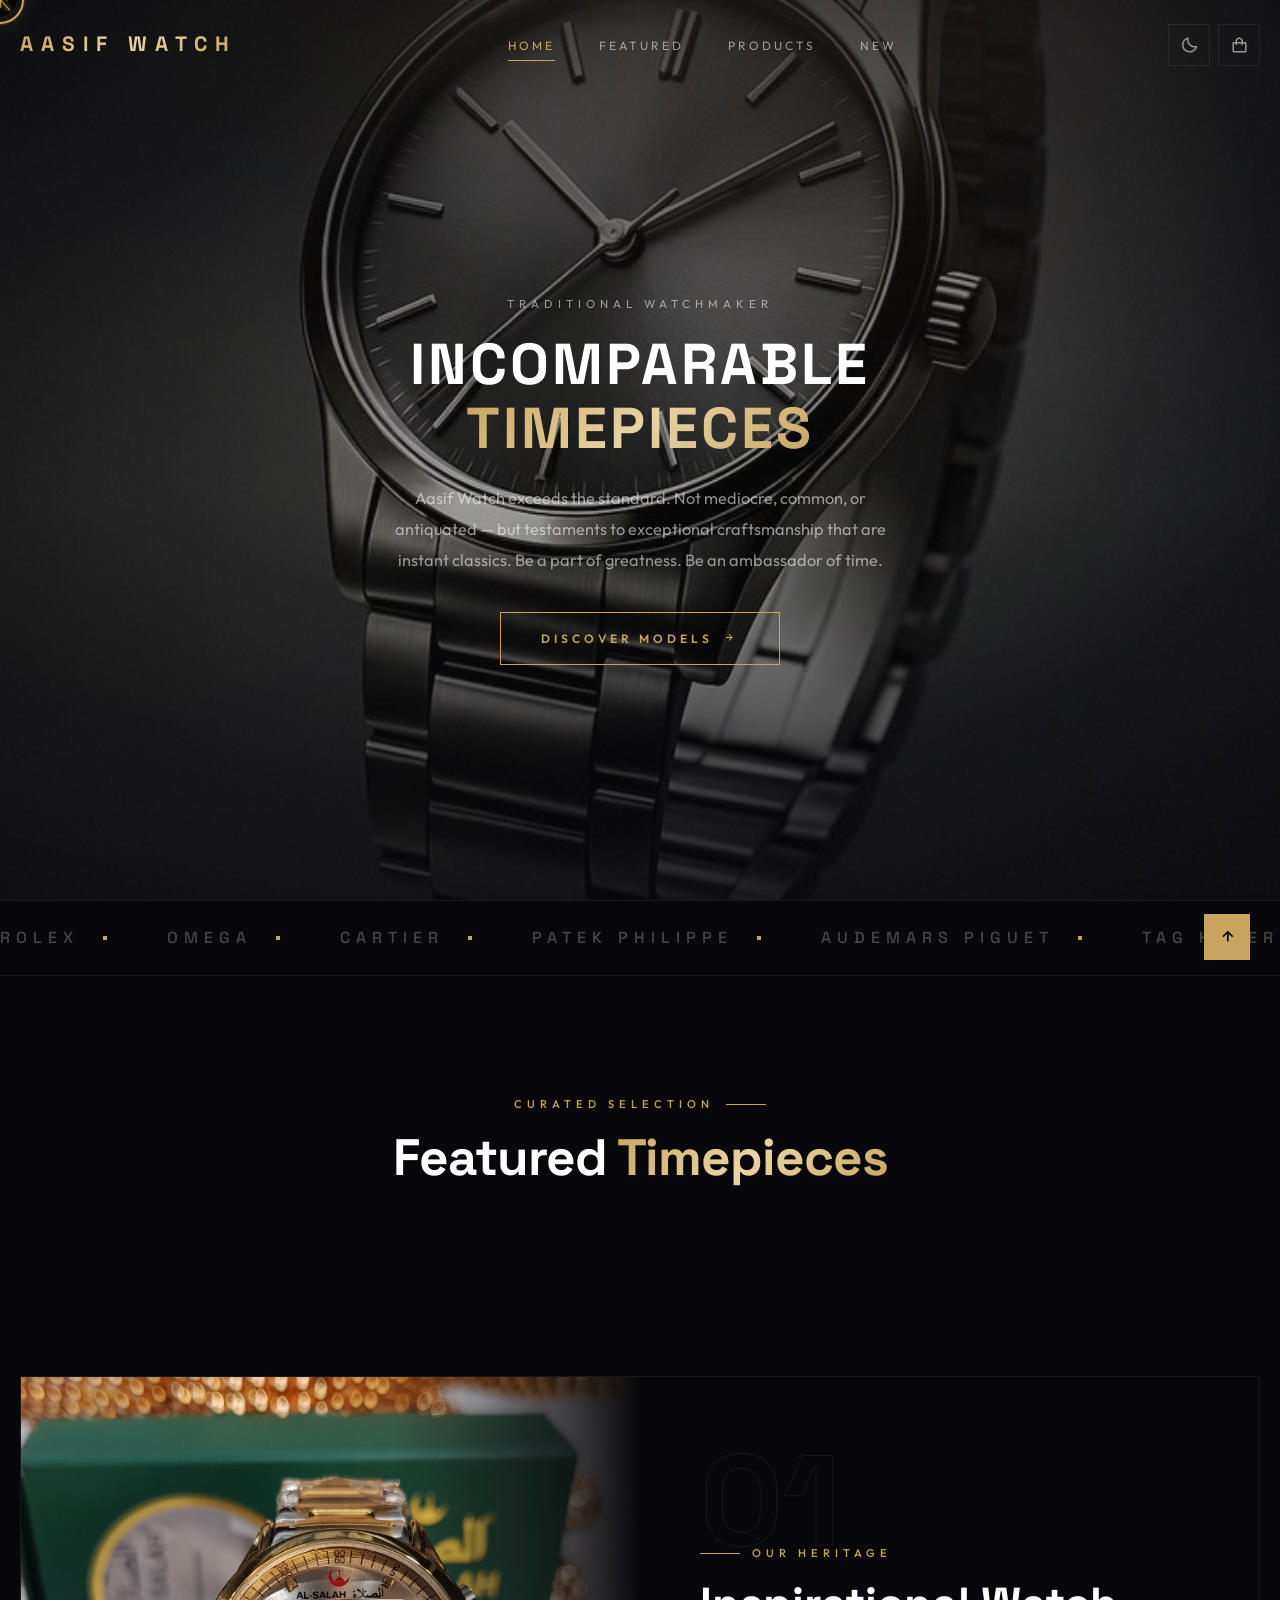
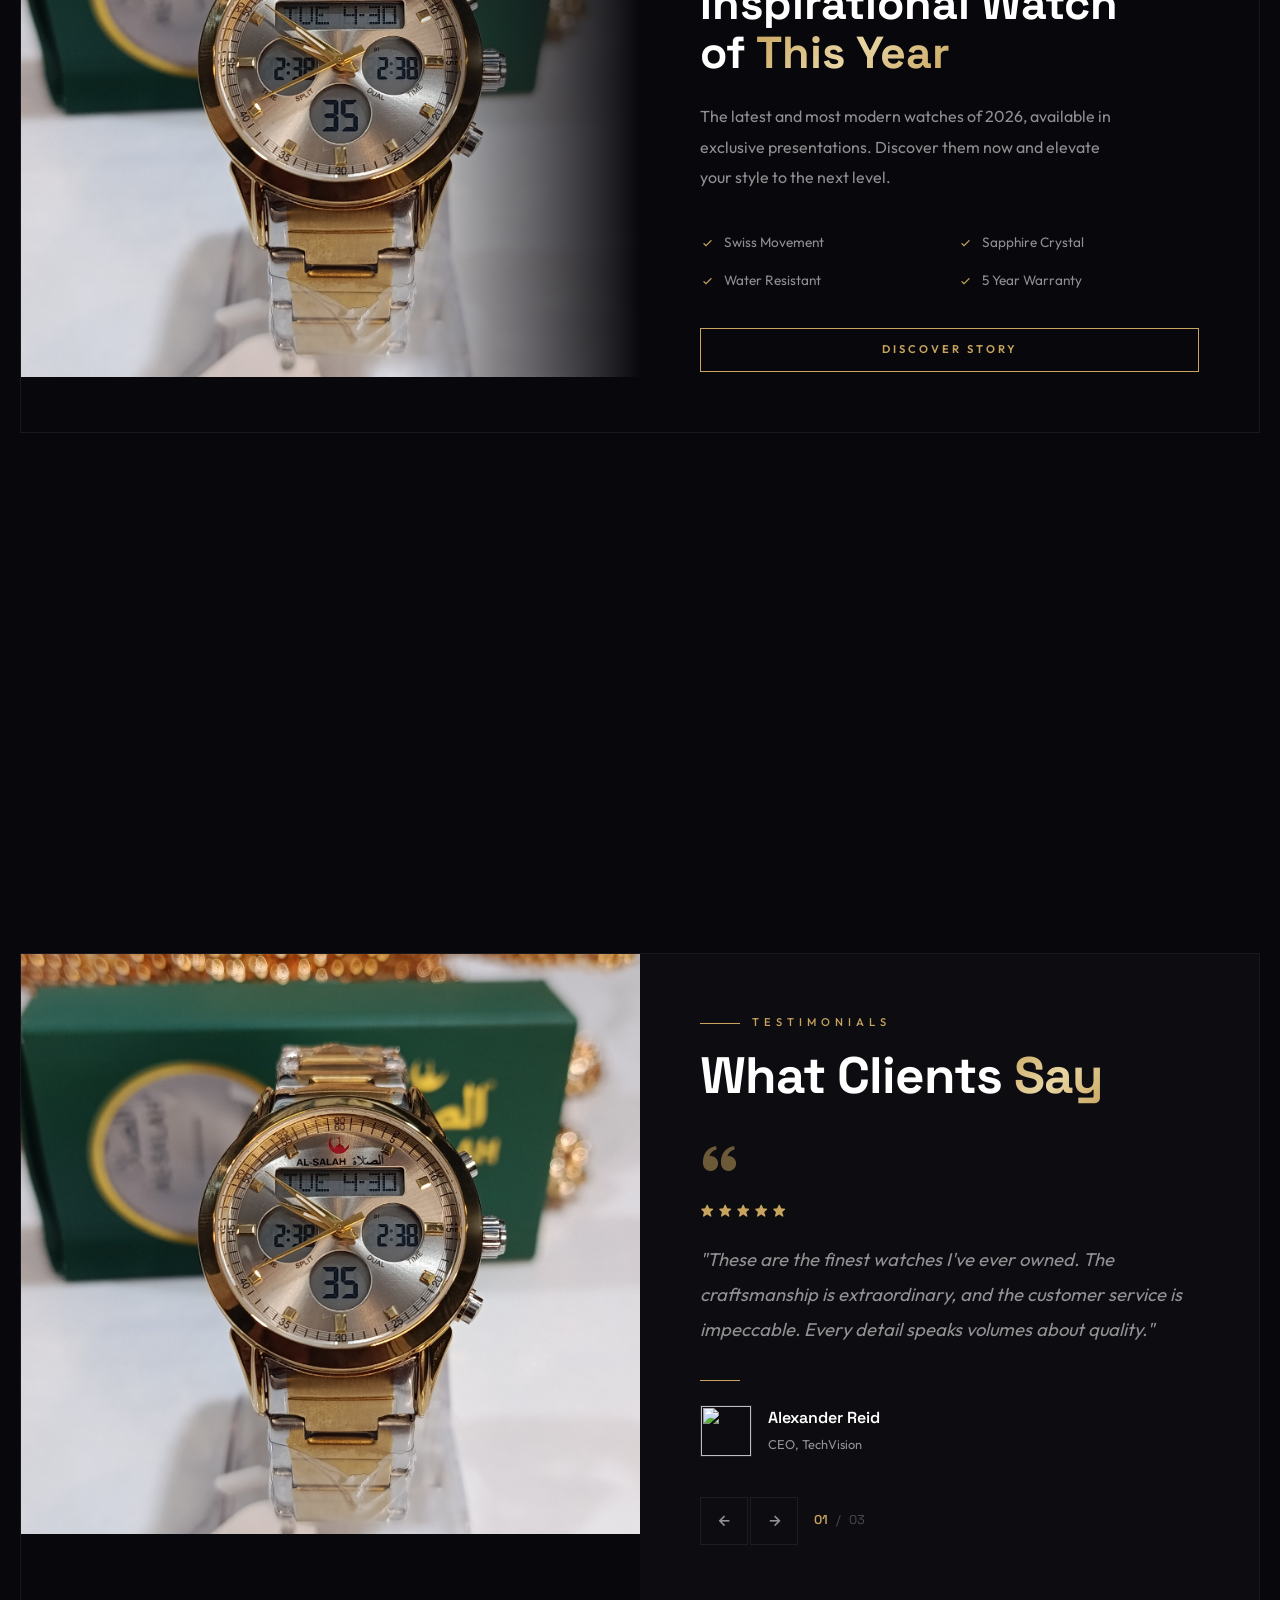
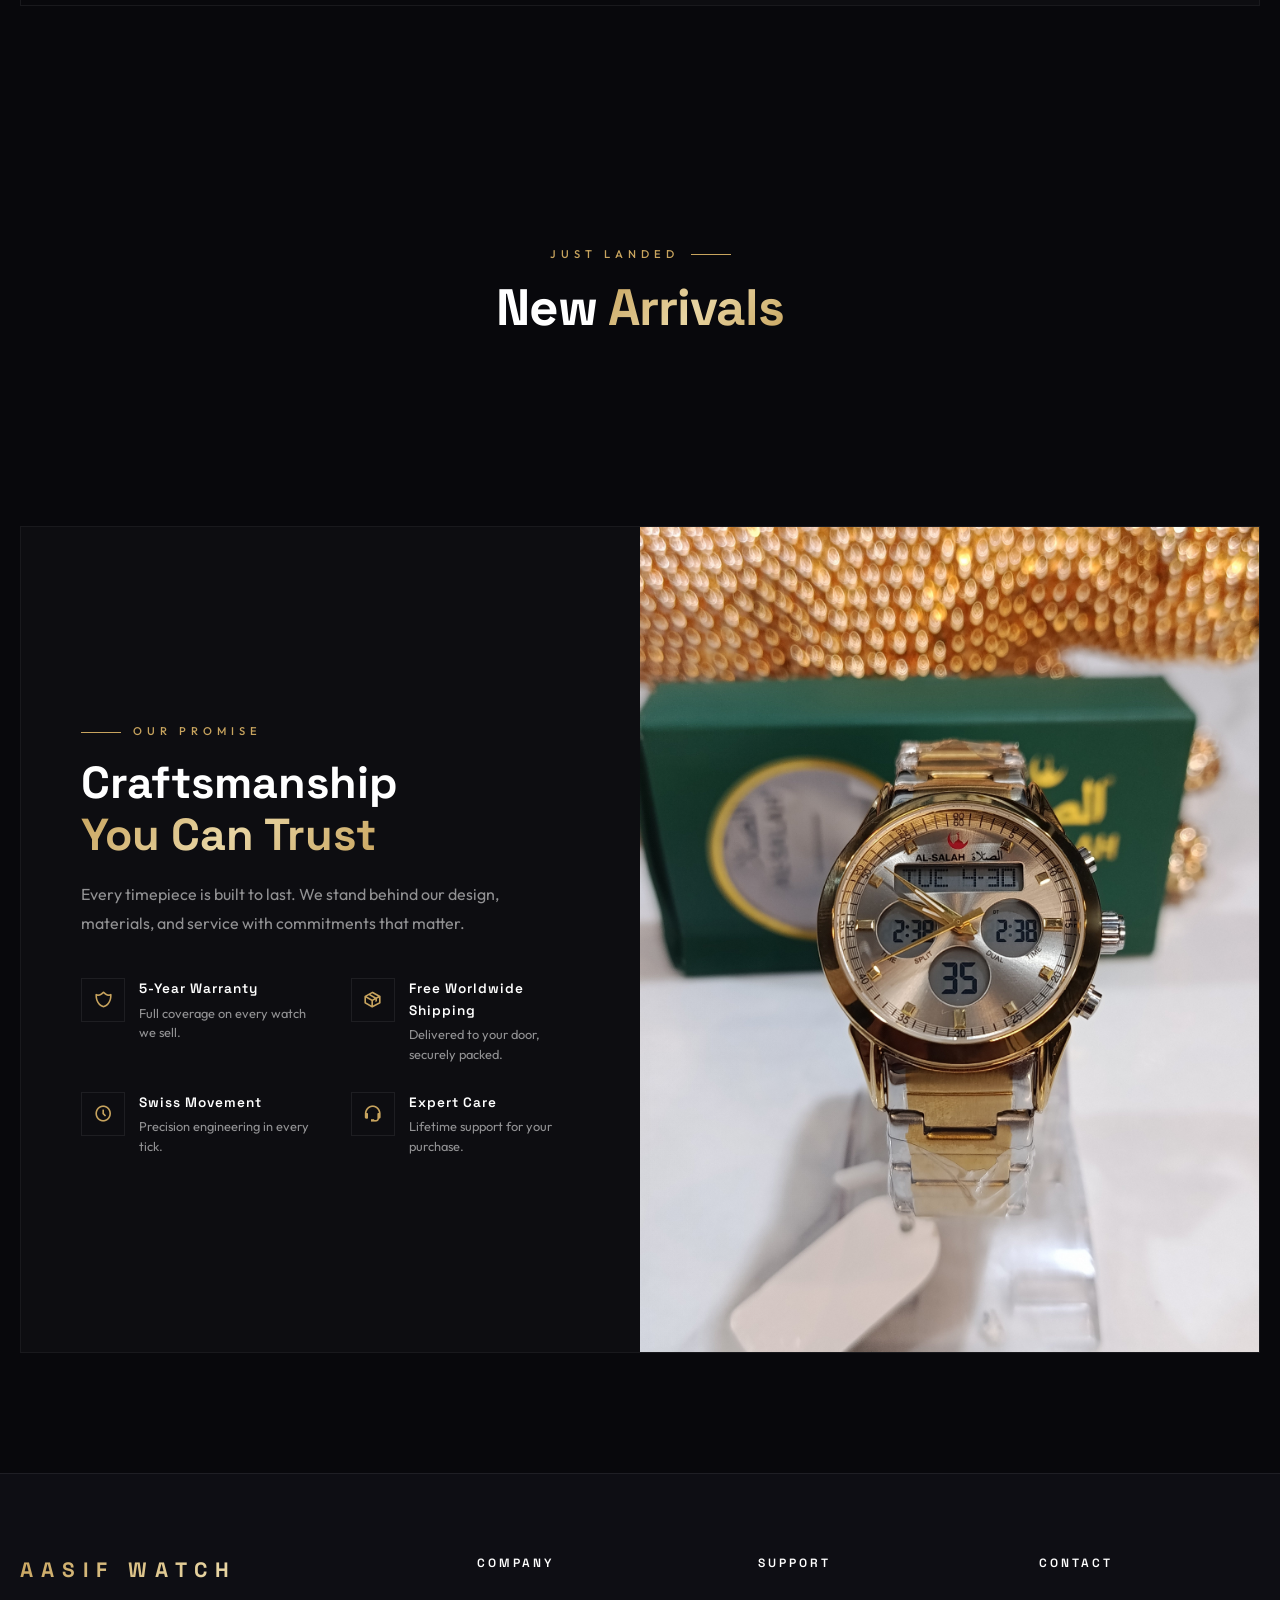
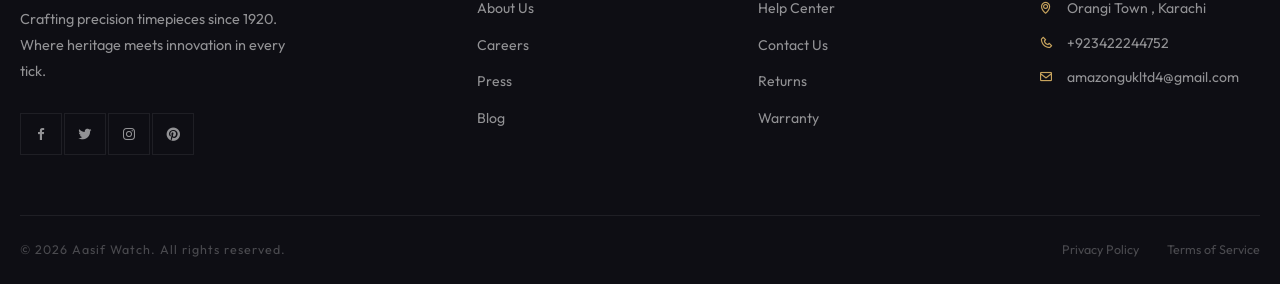
==== commit 40c5a259: "updated" ====
--- a/index.html
+++ b/index.html
@@ -991,6 +991,102 @@
             color: #000;
         }
 
+        .card-actions {
+            display: flex;
+            gap: 10px;
+        }
+
+        .card-action-btn {
+            flex: 1;
+            min-width: 0;
+        }
+
+        .featured__item-cta .card-actions .featured__item-btn,
+        .new__item-info .card-actions .new__item-btn {
+            width: auto;
+        }
+
+        .card-whatsapp-btn {
+            flex: 1;
+            min-width: 0;
+            display: inline-flex;
+            align-items: center;
+            justify-content: center;
+            gap: 6px;
+            padding: 13px 10px;
+            background: transparent;
+            border: 1px solid rgba(37, 211, 102, 0.45);
+            color: #25D366;
+            font-size: 0.68rem;
+            letter-spacing: 2px;
+            text-transform: uppercase;
+            font-weight: 600;
+            text-decoration: none;
+            transition: all 0.3s ease;
+            cursor: pointer;
+        }
+
+        .card-whatsapp-btn i {
+            font-size: 1.05rem;
+        }
+
+        .card-whatsapp-btn:hover {
+            background: #25D366;
+            border-color: #25D366;
+            color: #fff;
+        }
+
+        .card-whatsapp-btn--icon {
+            flex: 0 0 auto;
+            width: 44px;
+            height: 44px;
+            padding: 0;
+            border-radius: 50%;
+        }
+
+        .card-whatsapp-btn--icon span {
+            display: none;
+        }
+
+        .product-card__quick-btn--whatsapp {
+            color: #25D366;
+            border-color: rgba(37, 211, 102, 0.35);
+        }
+
+        .product-card__quick-btn--whatsapp:hover {
+            background: #25D366;
+            border-color: #25D366;
+            color: #fff;
+        }
+
+        .product-card__quick .card-whatsapp-btn {
+            flex: 1;
+            width: auto;
+            height: auto;
+            border-radius: 0;
+            padding: 10px;
+            letter-spacing: 0;
+            font-size: 1rem;
+            background: rgba(8, 8, 12, 0.85);
+            backdrop-filter: blur(10px);
+            border: 1px solid rgba(255, 255, 255, 0.1);
+            color: #25D366;
+        }
+
+        .product-card__quick .card-whatsapp-btn:hover {
+            background: #25D366;
+            border-color: #25D366;
+            color: #fff;
+        }
+
+        .card-actions--product {
+            margin-top: 14px;
+        }
+
+        .card-actions--product .featured__item-btn {
+            width: auto;
+        }
+
         /* ==================== STORY / ABOUT ==================== */
         .story__grid {
             display: grid;
@@ -1197,6 +1293,48 @@
         }
 
         .product-card__rating i { color: var(--primary); font-size: 0.7rem; }
+
+        /* ==================== PRODUCT COLORS ==================== */
+        .product-colors {
+            display: flex;
+            flex-wrap: wrap;
+            gap: 8px;
+            margin-top: 10px;
+            align-items: center;
+        }
+
+        .color-swatch {
+            width: 22px;
+            height: 22px;
+            border-radius: 50%;
+            border: 2px solid rgba(255, 255, 255, 0.25);
+            cursor: pointer;
+            padding: 0;
+            transition: transform 0.2s ease, border-color 0.2s ease, box-shadow 0.2s ease;
+            flex-shrink: 0;
+        }
+
+        .color-swatch:hover {
+            transform: scale(1.1);
+        }
+
+        .color-swatch.active {
+            border-color: var(--primary);
+            box-shadow: 0 0 0 2px rgba(200, 164, 94, 0.35);
+            transform: scale(1.12);
+        }
+
+        .color-swatch-label {
+            font-size: 0.72rem;
+            color: var(--text-muted);
+            letter-spacing: 0.5px;
+        }
+
+        .cart__card-color {
+            font-size: 0.75rem;
+            color: var(--primary);
+            margin-top: 2px;
+        }
 
         /* ==================== TESTIMONIAL ==================== */
         .testimonial__grid {
@@ -1989,7 +2127,7 @@
             <div class="container">
                 <div class="story__grid reveal-scale">
                     <div class="story__visual">
-                        <img src="https://images.unsplash.com/photo-1523170335258-f5ed11844a49?w=800&h=700&fit=crop" alt="Aasif Watch — Our Heritage">
+                        <img src="/assets/img/bgnew.jpg" alt="Aasif Watch — Our Heritage">
                         <div class="story__visual-overlay"></div>
                     </div>
                     <div class="story__content">
@@ -2040,7 +2178,7 @@
             <div class="container">
                 <div class="testimonial__grid reveal-scale">
                     <div class="testimonial__visual">
-                        <img src="https://images.unsplash.com/photo-1547996160-81dfa63595aa?w=600&h=700&fit=crop" alt="">
+                        <img src="/assets/img/bgnew.jpg" alt="">
                     </div>
 
                     <div class="testimonial__content" id="testimonial-panel">
@@ -2146,7 +2284,7 @@
                         </div>
                     </div>
                     <div class="cta__visual">
-                        <img src="https://images.unsplash.com/photo-1523170335258-f5ed11844a49?w=800&h=600&fit=crop" alt="Aasif Watch — Craftsmanship">
+                        <img src="/assets/img/bgnew.jpg" alt="Aasif Watch — Craftsmanship">
                         <div class="cta__visual-overlay"></div>
                     </div>
                 </div>
@@ -2195,9 +2333,9 @@
 
                 <div>
                     <h3 class="footer__col-title">Contact</h3>
-                    <div class="footer__contact-item"><i class='bx bx-map'></i> Geneva, Switzerland</div>
-                    <div class="footer__contact-item"><i class='bx bx-phone'></i> +41 22 345 6789</div>
-                    <div class="footer__contact-item"><i class='bx bx-envelope'></i> hello@aasifwatch.com</div>
+                    <div class="footer__contact-item"><i class='bx bx-map'></i> Orangi Town , Karachi</div>
+                    <div class="footer__contact-item"><i class='bx bx-phone'></i> <a href="https://wa.me/923422244752" target="_blank" rel="noopener noreferrer" style="color:inherit;text-decoration:none;">+923422244752</a></div>
+                    <div class="footer__contact-item"><i class='bx bx-envelope'></i> amazongukltd4@gmail.com</div>
                 </div>
             </div>
 
@@ -2372,6 +2510,7 @@
     const overlay = document.getElementById('cart-overlay');
     const openCart = () => { cart.classList.add('show-cart'); overlay.classList.add('active'); };
     const closeCart = () => { cart.classList.remove('show-cart'); overlay.classList.remove('active'); };
+    window.openCart = openCart;
 
     document.getElementById('cart-open').addEventListener('click', openCart);
     document.getElementById('cart-close').addEventListener('click', closeCart);
@@ -2447,7 +2586,7 @@
     document.getElementById('t-prev').addEventListener('click', () => { tIdx = (tIdx - 1 + testimonials.length) % testimonials.length; setTestimonial(tIdx); });
 
     // ===== RIPPLE =====
-    document.querySelectorAll('.btn,.featured__item-btn,.new__item-btn,.product-card__quick-btn,.cart__checkout-btn').forEach(b => {
+    document.querySelectorAll('.btn,.featured__item-btn,.new__item-btn,.product-card__quick-btn,.cart__checkout-btn,.card-whatsapp-btn').forEach(b => {
         b.addEventListener('click', function(e) {
             const r = this.getBoundingClientRect();
             const s = Math.max(r.width, r.height);
@@ -2478,119 +2617,6 @@
         "position:fixed;left:14px;bottom:14px;z-index:999999;padding:10px 12px;border:1px solid rgba(255,255,255,.15);background:rgba(0,0,0,.55);backdrop-filter:blur(12px);color:#fff;font:600 12px/1.2 Inter,system-ui,-apple-system,Segoe UI,Roboto,Arial;letter-spacing:.6px;text-transform:uppercase;";
       badge.textContent = "Supabase: checking…";
       document.body.appendChild(badge);
-
-      async function renderFeatured(rows) {
-        const grid = document.getElementById("featuredGrid");
-        if (!grid) return;
-        grid.innerHTML = "";
-        const limited = (rows || []).slice(0, 3);
-        for (let i = 0; i < limited.length; i++) {
-          const r = limited[i];
-          const card = document.createElement("article");
-          // Mark as active immediately because these nodes are created after the reveal observer runs.
-          card.className = "featured__item reveal active";
-          card.style.transitionDelay = `${0.1 + i * 0.1}s`;
-          card.innerHTML = `
-            <div class="featured__item-visual">
-              <span class="featured__item-tag">Sale</span>
-              <img src="${r.image_url || ""}" alt="${escapeHtml(r.name || "")}">
-              <div class="featured__item-overlay">
-                <button class="btn btn--primary btn--small btn--full">Quick View</button>
-              </div>
-            </div>
-            <div class="featured__item-info">
-              <h3 class="featured__item-name">${escapeHtml(r.name || "")}</h3>
-              <span class="featured__item-price">${formatMoney(r.my_price)}</span>
-            </div>
-            <div class="featured__item-cta">
-              <button class="featured__item-btn" data-add-to-cart="1"
-                data-source-table="featured_timepieces"
-                data-source-id="${r.id}"
-                data-name="${escapeAttr(r.name || "")}"
-                data-image="${escapeAttr(r.image_url || "")}"
-                data-unit-price="${Number(r.my_price || 0)}">Add to Cart</button>
-            </div>
-          `;
-          grid.appendChild(card);
-        }
-      }
-
-      async function renderProducts(rows) {
-        const grid = document.getElementById("productsGrid");
-        if (!grid) return;
-        grid.innerHTML = "";
-        for (let i = 0; i < rows.length; i++) {
-          const r = rows[i];
-          const card = document.createElement("article");
-          // Mark as active immediately because these nodes are created after the reveal observer runs.
-          card.className = "product-card reveal active";
-          card.style.transitionDelay = `${0.05 + i * 0.05}s`;
-          card.innerHTML = `
-            <div class="product-card__visual">
-              <img src="${r.image_url || ""}" alt="${escapeHtml(r.name || "")}">
-              <div class="product-card__quick">
-                <button class="product-card__quick-btn"><i class='bx bx-heart'></i></button>
-                <button class="product-card__quick-btn" data-add-to-cart="1"
-                  data-source-table="premium_products"
-                  data-source-id="${r.id}"
-                  data-name="${escapeAttr(r.name || "")}"
-                  data-image="${escapeAttr(r.image_url || "")}"
-                  data-unit-price="${Number(r.my_price || 0)}"
-                  data-actual-price="${Number(r.actual_price || 0)}"><i class='bx bx-shopping-bag'></i></button>
-                <button class="product-card__quick-btn"><i class='bx bx-expand'></i></button>
-              </div>
-            </div>
-            <div class="product-card__body">
-              <h3 class="product-card__name">${escapeHtml(r.name || "")}</h3>
-              <div class="product-card__bottom">
-                <span class="product-card__price">${formatMoney(r.my_price)}</span>
-                <span class="product-card__rating"><i class='bx bxs-star'></i> 4.9</span>
-              </div>
-              <div class="product-card__bottom" style="margin-top:10px;gap:12px;justify-content:flex-start;">
-                <span style="color:var(--text-muted);font-size:0.8rem;text-decoration:line-through;">
-                  ${formatMoney(r.actual_price)}
-                </span>
-                <span style="color:var(--primary);font-weight:700;">
-                  ${formatMoney(r.my_price)}
-                </span>
-              </div>
-            </div>
-          `;
-          grid.appendChild(card);
-        }
-      }
-
-      async function renderNewArrivals(rows) {
-        const grid = document.getElementById("newGrid");
-        if (!grid) return;
-        grid.innerHTML = "";
-        const all = rows || [];
-        for (let i = 0; i < all.length; i++) {
-          const r = all[i];
-          const card = document.createElement("article");
-          // Mark as active immediately because these nodes are created after the reveal observer runs.
-          card.className = "new__item reveal active";
-          card.style.transitionDelay = `${0.1 + i * 0.1}s`;
-          card.innerHTML = `
-            <div class="new__item-visual">
-              <span class="new__item-badge">New</span>
-              <img src="${r.image_url || ""}" alt="${escapeHtml(r.name || "")}">
-            </div>
-            <div class="new__item-info">
-              <h3 class="new__item-name">${escapeHtml(r.name || "")}</h3>
-              <span class="new__item-price">${formatMoney(r.my_price)}</span>
-              <button class="new__item-btn" data-add-to-cart="1"
-                data-source-table="premium_products"
-                data-source-id="${r.id}"
-                data-name="${escapeAttr(r.name || "")}"
-                data-image="${escapeAttr(r.image_url || "")}"
-                data-unit-price="${Number(r.my_price || 0)}"
-                data-actual-price="${Number(r.actual_price || 0)}">Add to Cart</button>
-            </div>
-          `;
-          grid.appendChild(card);
-        }
-      }
 
       function formatMoney(v) {
         return (window.__formatPKR__ ? window.__formatPKR__(v) : `PKR ${Number(v || 0).toLocaleString("en-PK")}`);
@@ -2607,6 +2633,236 @@
         return String(s).replaceAll('"', "&quot;").replaceAll("'", "&#039;");
       }
 
+      function parseColors(raw) {
+        if (!raw) return [];
+        if (Array.isArray(raw)) return raw.filter((c) => c && c.name);
+        return [];
+      }
+
+      function buildColorSwatchesHtml(colors, fallbackImage) {
+        const list = parseColors(colors);
+        if (!list.length) return "";
+        const swatches = list
+          .map(
+            (c, idx) => `
+          <button type="button" class="color-swatch${idx === 0 ? " active" : ""}"
+            data-color-swatch="1"
+            data-color-name="${escapeAttr(c.name || "")}"
+            data-color-hex="${escapeAttr(c.hex || "#888")}"
+            data-color-image="${escapeAttr(c.image_url || fallbackImage || "")}"
+            style="background:${escapeAttr(c.hex || "#888")}"
+            title="${escapeAttr(c.name || "")}"
+            aria-label="${escapeAttr(c.name || "Color")}"></button>
+        `
+          )
+          .join("");
+        return `<div class="product-colors">${swatches}<span class="color-swatch-label">${escapeHtml(list[0].name || "")}</span></div>`;
+      }
+
+      function applyColorToCard(card, swatch) {
+        if (!card || !swatch) return;
+        card.querySelectorAll(".color-swatch").forEach((s) => s.classList.remove("active"));
+        swatch.classList.add("active");
+        const imgUrl = swatch.getAttribute("data-color-image") || "";
+        const colorName = swatch.getAttribute("data-color-name") || "";
+        const img = card.querySelector(".featured__item-visual img, .product-card__visual img, .new__item-visual img");
+        if (img && imgUrl) img.src = imgUrl;
+        const label = card.querySelector(".color-swatch-label");
+        if (label) label.textContent = colorName;
+        card.querySelectorAll("[data-add-to-cart]").forEach((btn) => {
+          if (imgUrl) btn.setAttribute("data-image", imgUrl);
+          btn.setAttribute("data-color-name", colorName);
+        });
+        updateWhatsAppLinksOnCard(card);
+      }
+
+      function getWhatsAppNumber() {
+        const items = document.querySelectorAll(".footer__contact-item");
+        for (const item of items) {
+          const m = item.textContent.match(/\+?\d[\d\s-]{8,}/);
+          if (m) return m[0].replace(/\D/g, "");
+        }
+        return "923422244752";
+      }
+
+      function buildWhatsAppHref(name, price, colorName) {
+        let msg = `Hi, I'm interested in ${name}`;
+        if (colorName) msg += ` (${colorName} color)`;
+        msg += ` - Price: ${formatMoney(price)}. Please share more details.`;
+        return `https://wa.me/${getWhatsAppNumber()}?text=${encodeURIComponent(msg)}`;
+      }
+
+      function whatsAppButtonHtml(name, price, colorName, extraClass = "", iconOnly = false) {
+        const href = buildWhatsAppHref(name, price, colorName);
+        return `<a class="card-whatsapp-btn${iconOnly ? " card-whatsapp-btn--icon" : ""} ${extraClass}" href="${escapeAttr(href)}" target="_blank" rel="noopener noreferrer"
+          data-whatsapp-link="1"
+          data-product-name="${escapeAttr(name || "")}"
+          data-product-price="${Number(price || 0)}"
+          data-color-name="${escapeAttr(colorName || "")}"
+          aria-label="Order ${escapeAttr(name || "watch")} on WhatsApp">
+          <i class='bx bxl-whatsapp'></i>${iconOnly ? "" : "<span>WhatsApp</span>"}
+        </a>`;
+      }
+
+      function updateWhatsAppLinksOnCard(card) {
+        if (!card) return;
+        const activeColor = card.querySelector(".color-swatch.active");
+        const colorName = activeColor?.getAttribute("data-color-name") || "";
+        card.querySelectorAll("[data-whatsapp-link]").forEach((link) => {
+          const name = link.getAttribute("data-product-name") || "";
+          const price = link.getAttribute("data-product-price") || "0";
+          const c = colorName || link.getAttribute("data-color-name") || "";
+          link.href = buildWhatsAppHref(name, price, c);
+          if (colorName) link.setAttribute("data-color-name", colorName);
+        });
+      }
+
+      async function renderFeatured(rows) {
+        const grid = document.getElementById("featuredGrid");
+        if (!grid) return;
+        grid.innerHTML = "";
+        const limited = (rows || []).slice(0, 3);
+        for (let i = 0; i < limited.length; i++) {
+          const r = limited[i];
+          const colors = parseColors(r.colors);
+          const defaultImage = colors[0]?.image_url || r.image_url || "";
+          const defaultColorName = colors[0]?.name || "";
+          const card = document.createElement("article");
+          card.className = "featured__item reveal active";
+          card.setAttribute("data-product-card", "1");
+          card.style.transitionDelay = `${0.1 + i * 0.1}s`;
+          card.innerHTML = `
+            <div class="featured__item-visual">
+              <span class="featured__item-tag">Sale</span>
+              <img src="${escapeAttr(defaultImage)}" alt="${escapeHtml(r.name || "")}">
+              <div class="featured__item-overlay">
+                <button class="btn btn--primary btn--small btn--full">Quick View</button>
+              </div>
+            </div>
+            <div class="featured__item-info">
+              <h3 class="featured__item-name">${escapeHtml(r.name || "")}</h3>
+              <span class="featured__item-price">${formatMoney(r.my_price)}</span>
+              ${buildColorSwatchesHtml(r.colors, r.image_url)}
+            </div>
+            <div class="featured__item-cta">
+              <div class="card-actions">
+                <button class="featured__item-btn card-action-btn" data-add-to-cart="1"
+                  data-source-table="featured_timepieces"
+                  data-source-id="${r.id}"
+                  data-name="${escapeAttr(r.name || "")}"
+                  data-image="${escapeAttr(defaultImage)}"
+                  data-color-name="${escapeAttr(defaultColorName)}"
+                  data-unit-price="${Number(r.my_price || 0)}">Add to Cart</button>
+                ${whatsAppButtonHtml(r.name, r.my_price, defaultColorName, "card-action-btn")}
+              </div>
+            </div>
+          `;
+          grid.appendChild(card);
+        }
+      }
+
+      async function renderProducts(rows) {
+        const grid = document.getElementById("productsGrid");
+        if (!grid) return;
+        grid.innerHTML = "";
+        for (let i = 0; i < rows.length; i++) {
+          const r = rows[i];
+          const colors = parseColors(r.colors);
+          const defaultImage = colors[0]?.image_url || r.image_url || "";
+          const defaultColorName = colors[0]?.name || "";
+          const card = document.createElement("article");
+          card.className = "product-card reveal active";
+          card.setAttribute("data-product-card", "1");
+          card.style.transitionDelay = `${0.05 + i * 0.05}s`;
+          card.innerHTML = `
+            <div class="product-card__visual">
+              <img src="${escapeAttr(defaultImage)}" alt="${escapeHtml(r.name || "")}">
+              <div class="product-card__quick">
+                <button class="product-card__quick-btn"><i class='bx bx-heart'></i></button>
+                <button class="product-card__quick-btn" data-add-to-cart="1"
+                  data-source-table="premium_products"
+                  data-source-id="${r.id}"
+                  data-name="${escapeAttr(r.name || "")}"
+                  data-image="${escapeAttr(defaultImage)}"
+                  data-color-name="${escapeAttr(defaultColorName)}"
+                  data-unit-price="${Number(r.my_price || 0)}"
+                  data-actual-price="${Number(r.actual_price || 0)}"><i class='bx bx-shopping-bag'></i></button>
+                ${whatsAppButtonHtml(r.name, r.my_price, defaultColorName, "product-card__quick-btn product-card__quick-btn--whatsapp", true)}
+                <button class="product-card__quick-btn"><i class='bx bx-expand'></i></button>
+              </div>
+            </div>
+            <div class="product-card__body">
+              <h3 class="product-card__name">${escapeHtml(r.name || "")}</h3>
+              ${buildColorSwatchesHtml(r.colors, r.image_url)}
+              <div class="product-card__bottom">
+                <span class="product-card__price">${formatMoney(r.my_price)}</span>
+                <span class="product-card__rating"><i class='bx bxs-star'></i> 4.9</span>
+              </div>
+              <div class="product-card__bottom" style="margin-top:10px;gap:12px;justify-content:flex-start;">
+                <span style="color:var(--text-muted);font-size:0.8rem;text-decoration:line-through;">
+                  ${formatMoney(r.actual_price)}
+                </span>
+                <span style="color:var(--primary);font-weight:700;">
+                  ${formatMoney(r.my_price)}
+                </span>
+              </div>
+              <div class="card-actions card-actions--product">
+                <button class="featured__item-btn card-action-btn" data-add-to-cart="1"
+                  data-source-table="premium_products"
+                  data-source-id="${r.id}"
+                  data-name="${escapeAttr(r.name || "")}"
+                  data-image="${escapeAttr(defaultImage)}"
+                  data-color-name="${escapeAttr(defaultColorName)}"
+                  data-unit-price="${Number(r.my_price || 0)}"
+                  data-actual-price="${Number(r.actual_price || 0)}">Add to Cart</button>
+                ${whatsAppButtonHtml(r.name, r.my_price, defaultColorName, "card-action-btn")}
+              </div>
+            </div>
+          `;
+          grid.appendChild(card);
+        }
+      }
+
+      async function renderNewArrivals(rows) {
+        const grid = document.getElementById("newGrid");
+        if (!grid) return;
+        grid.innerHTML = "";
+        const all = rows || [];
+        for (let i = 0; i < all.length; i++) {
+          const r = all[i];
+          const colors = parseColors(r.colors);
+          const defaultImage = colors[0]?.image_url || r.image_url || "";
+          const defaultColorName = colors[0]?.name || "";
+          const card = document.createElement("article");
+          card.className = "new__item reveal active";
+          card.setAttribute("data-product-card", "1");
+          card.style.transitionDelay = `${0.1 + i * 0.1}s`;
+          card.innerHTML = `
+            <div class="new__item-visual">
+              <span class="new__item-badge">New</span>
+              <img src="${escapeAttr(defaultImage)}" alt="${escapeHtml(r.name || "")}">
+            </div>
+            <div class="new__item-info">
+              <h3 class="new__item-name">${escapeHtml(r.name || "")}</h3>
+              <span class="new__item-price">${formatMoney(r.my_price)}</span>
+              ${buildColorSwatchesHtml(r.colors, r.image_url)}
+              <div class="card-actions">
+                <button class="new__item-btn card-action-btn" data-add-to-cart="1"
+                  data-source-table="premium_products"
+                  data-source-id="${r.id}"
+                  data-name="${escapeAttr(r.name || "")}"
+                  data-image="${escapeAttr(defaultImage)}"
+                  data-color-name="${escapeAttr(defaultColorName)}"
+                  data-unit-price="${Number(r.my_price || 0)}"
+                  data-actual-price="${Number(r.actual_price || 0)}">Add to Cart</button>
+                ${whatsAppButtonHtml(r.name, r.my_price, defaultColorName, "card-action-btn")}
+              </div>
+            </div>
+          `;
+          grid.appendChild(card);
+        }
+      }
+
       async function applyHero(url) {
         if (!url) return;
         const hero = document.querySelector(".hero");
@@ -2615,7 +2871,7 @@
       }
 
       // ==================== CART + CHECKOUT (Supabase orders) ====================
-      const CART_KEY = "aasif_cart_v1";
+      const CART_KEY = "aasif_cart_v2";
       const DELIVERY_CHARGE = 150;
 
       const getCart = () => {
@@ -2628,7 +2884,7 @@
       const setCart = (items) => localStorage.setItem(CART_KEY, JSON.stringify(items || []));
 
       function cartKeyOf(it) {
-        return `${it.source_table}:${it.source_id}`;
+        return `${it.source_table}:${it.source_id}:${it.color_name || ""}`;
       }
 
       function addToCart(item) {
@@ -2639,11 +2895,12 @@
         else cart.push({ ...item, qty: 1 });
         setCart(cart);
         renderCart();
+        window.openCart?.();
       }
 
-      function updateQty(source_table, source_id, delta) {
+      function updateQty(source_table, source_id, color_name, delta) {
         const cart = getCart();
-        const k = `${source_table}:${source_id}`;
+        const k = `${source_table}:${source_id}:${color_name || ""}`;
         const found = cart.find((x) => cartKeyOf(x) === k);
         if (!found) return;
         const next = Number(found.qty || 1) + delta;
@@ -2656,8 +2913,9 @@
         renderCart();
       }
 
-      function removeFromCart(source_table, source_id) {
-        const cart = getCart().filter((x) => cartKeyOf(x) !== `${source_table}:${source_id}`);
+      function removeFromCart(source_table, source_id, color_name) {
+        const k = `${source_table}:${source_id}:${color_name || ""}`;
+        const cart = getCart().filter((x) => cartKeyOf(x) !== k);
         setCart(cart);
         renderCart();
       }
@@ -2696,20 +2954,21 @@
             </div>
             <div class="cart__card-info">
               <h3 class="cart__card-name">${escapeHtml(it.name || "")}</h3>
+              ${it.color_name ? `<div class="cart__card-color">${escapeHtml(it.color_name)}</div>` : ""}
               <span class="cart__card-price">${formatMoney(it.unit_price)}</span>
               <div class="cart__card-controls">
                 <div class="cart__qty">
                   <button class="cart__qty-btn" data-cart-minus="1" data-source-table="${escapeAttr(
                     it.source_table
-                  )}" data-source-id="${it.source_id}"><i class='bx bx-minus'></i></button>
+                  )}" data-source-id="${it.source_id}" data-color-name="${escapeAttr(it.color_name || "")}"><i class='bx bx-minus'></i></button>
                   <span class="cart__qty-num">${Number(it.qty || 1)}</span>
                   <button class="cart__qty-btn" data-cart-plus="1" data-source-table="${escapeAttr(
                     it.source_table
-                  )}" data-source-id="${it.source_id}"><i class='bx bx-plus'></i></button>
+                  )}" data-source-id="${it.source_id}" data-color-name="${escapeAttr(it.color_name || "")}"><i class='bx bx-plus'></i></button>
                 </div>
                 <button class="cart__delete" data-cart-remove="1" data-source-table="${escapeAttr(
                   it.source_table
-                )}" data-source-id="${it.source_id}"><i class='bx bx-trash-alt'></i></button>
+                )}" data-source-id="${it.source_id}" data-color-name="${escapeAttr(it.color_name || "")}"><i class='bx bx-trash-alt'></i></button>
               </div>
             </div>
           </article>
@@ -2718,15 +2977,25 @@
           .join("");
       }
 
-      // Add-to-cart click delegation
+      // Add-to-cart + color swatch click delegation
       document.addEventListener("click", (e) => {
+        const swatch = e.target.closest("[data-color-swatch]");
+        if (swatch) {
+          const card = swatch.closest("[data-product-card]");
+          applyColorToCard(card, swatch);
+          return;
+        }
+
         const btn = e.target.closest("[data-add-to-cart]");
         if (btn) {
+          const card = btn.closest("[data-product-card]");
+          const activeColor = card?.querySelector(".color-swatch.active");
           const item = {
             source_table: btn.getAttribute("data-source-table"),
             source_id: Number(btn.getAttribute("data-source-id")),
             name: btn.getAttribute("data-name") || "",
             image_url: btn.getAttribute("data-image") || "",
+            color_name: activeColor?.getAttribute("data-color-name") || btn.getAttribute("data-color-name") || "",
             unit_price: Number(btn.getAttribute("data-unit-price") || 0),
             actual_price: Number(btn.getAttribute("data-actual-price") || 0),
           };
@@ -2736,17 +3005,31 @@
 
         const minus = e.target.closest("[data-cart-minus]");
         if (minus) {
-          updateQty(minus.getAttribute("data-source-table"), Number(minus.getAttribute("data-source-id")), -1);
+          updateQty(
+            minus.getAttribute("data-source-table"),
+            Number(minus.getAttribute("data-source-id")),
+            minus.getAttribute("data-color-name") || "",
+            -1
+          );
           return;
         }
         const plus = e.target.closest("[data-cart-plus]");
         if (plus) {
-          updateQty(plus.getAttribute("data-source-table"), Number(plus.getAttribute("data-source-id")), +1);
+          updateQty(
+            plus.getAttribute("data-source-table"),
+            Number(plus.getAttribute("data-source-id")),
+            plus.getAttribute("data-color-name") || "",
+            +1
+          );
           return;
         }
         const rem = e.target.closest("[data-cart-remove]");
         if (rem) {
-          removeFromCart(rem.getAttribute("data-source-table"), Number(rem.getAttribute("data-source-id")));
+          removeFromCart(
+            rem.getAttribute("data-source-table"),
+            Number(rem.getAttribute("data-source-id")),
+            rem.getAttribute("data-color-name") || ""
+          );
           return;
         }
       });
@@ -2819,6 +3102,7 @@
             source_id: it.source_id,
             name: it.name,
             image_url: it.image_url,
+            color_name: it.color_name || null,
             unit_price: Number(it.unit_price || 0),
             qty: Number(it.qty || 1),
             line_total: Number(it.unit_price || 0) * Number(it.qty || 1),
@@ -2854,8 +3138,8 @@
         // Fetch dynamic content
         const [{ data: settings }, { data: featured }, { data: products }] = await Promise.all([
           supabase.from("site_settings").select("hero_image_url").eq("id", 1).maybeSingle(),
-          supabase.from("featured_timepieces").select("id,name,image_url,actual_price,my_price,created_at").order("created_at", { ascending: false }),
-          supabase.from("premium_products").select("id,name,image_url,actual_price,my_price,created_at").order("created_at", { ascending: false }),
+          supabase.from("featured_timepieces").select("id,name,image_url,actual_price,my_price,colors,created_at").order("created_at", { ascending: false }),
+          supabase.from("premium_products").select("id,name,image_url,actual_price,my_price,colors,created_at").order("created_at", { ascending: false }),
         ]);
 
         await applyHero(settings?.hero_image_url);
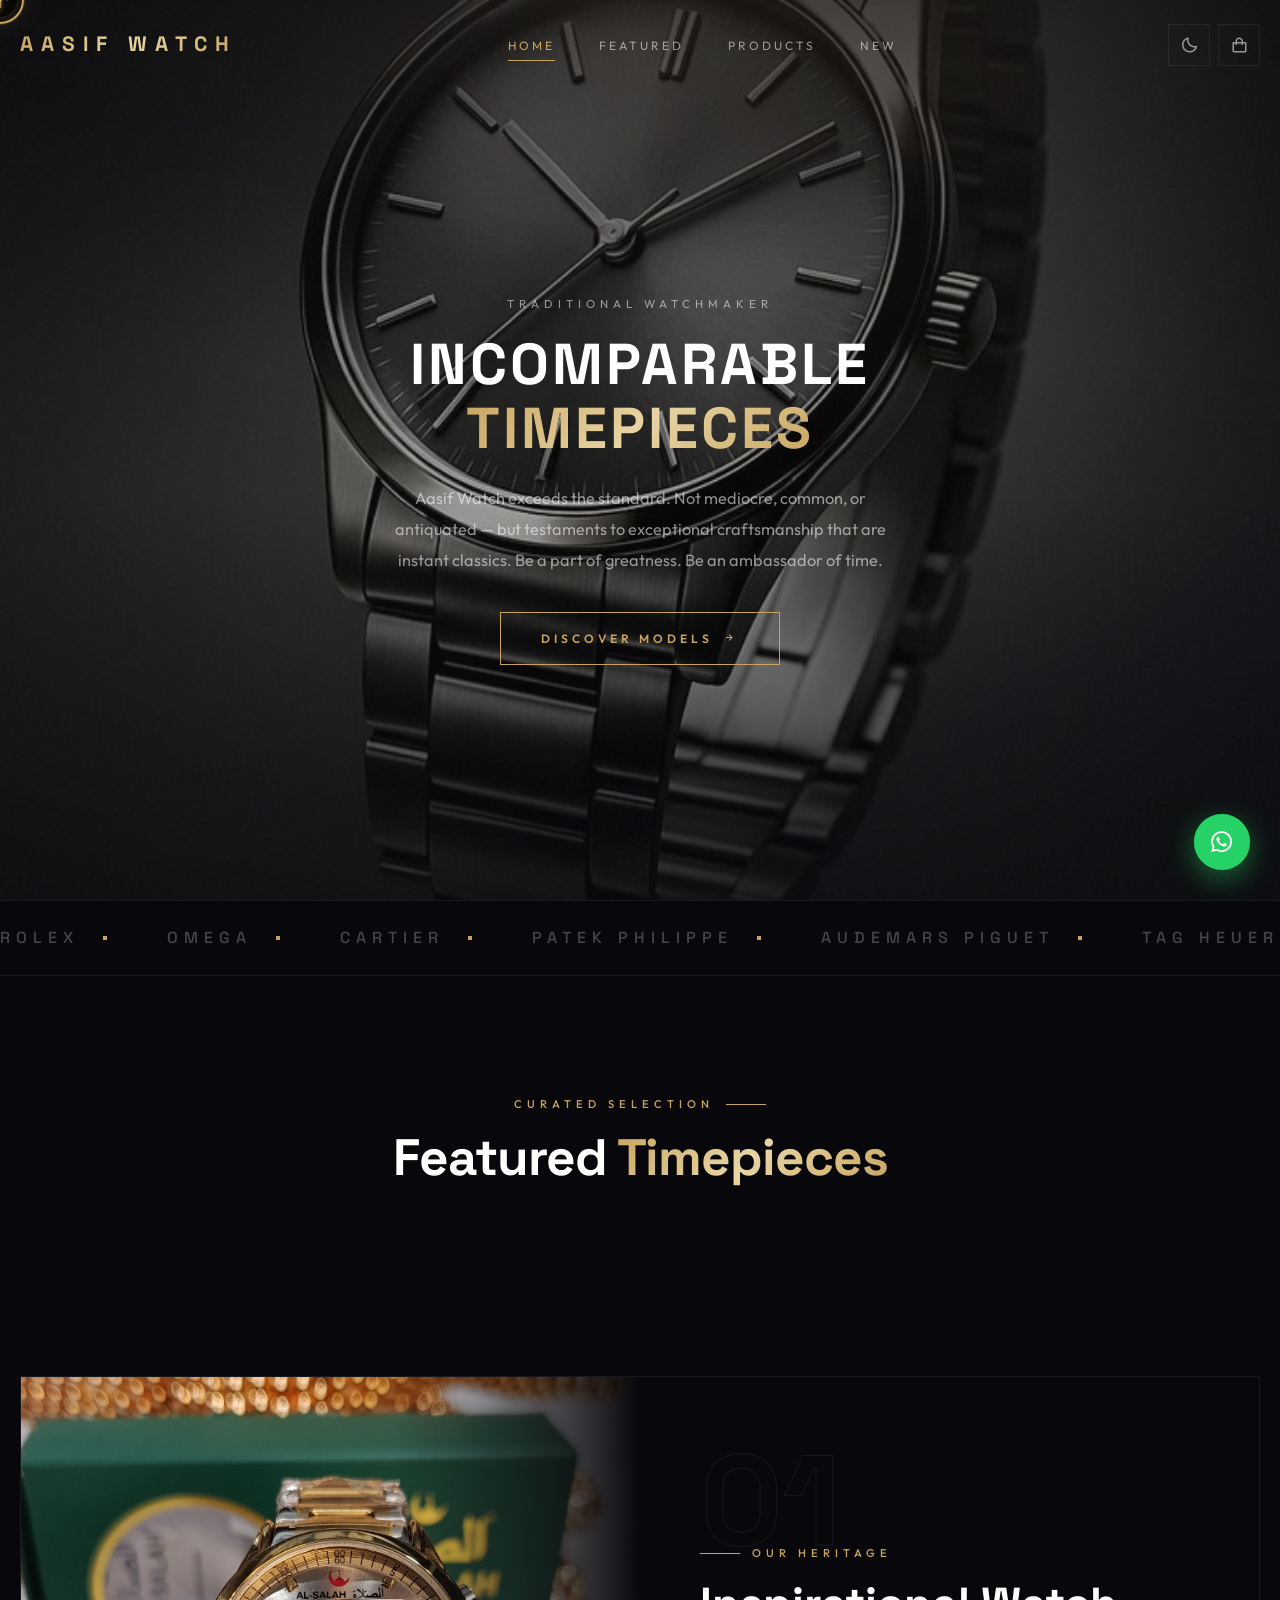
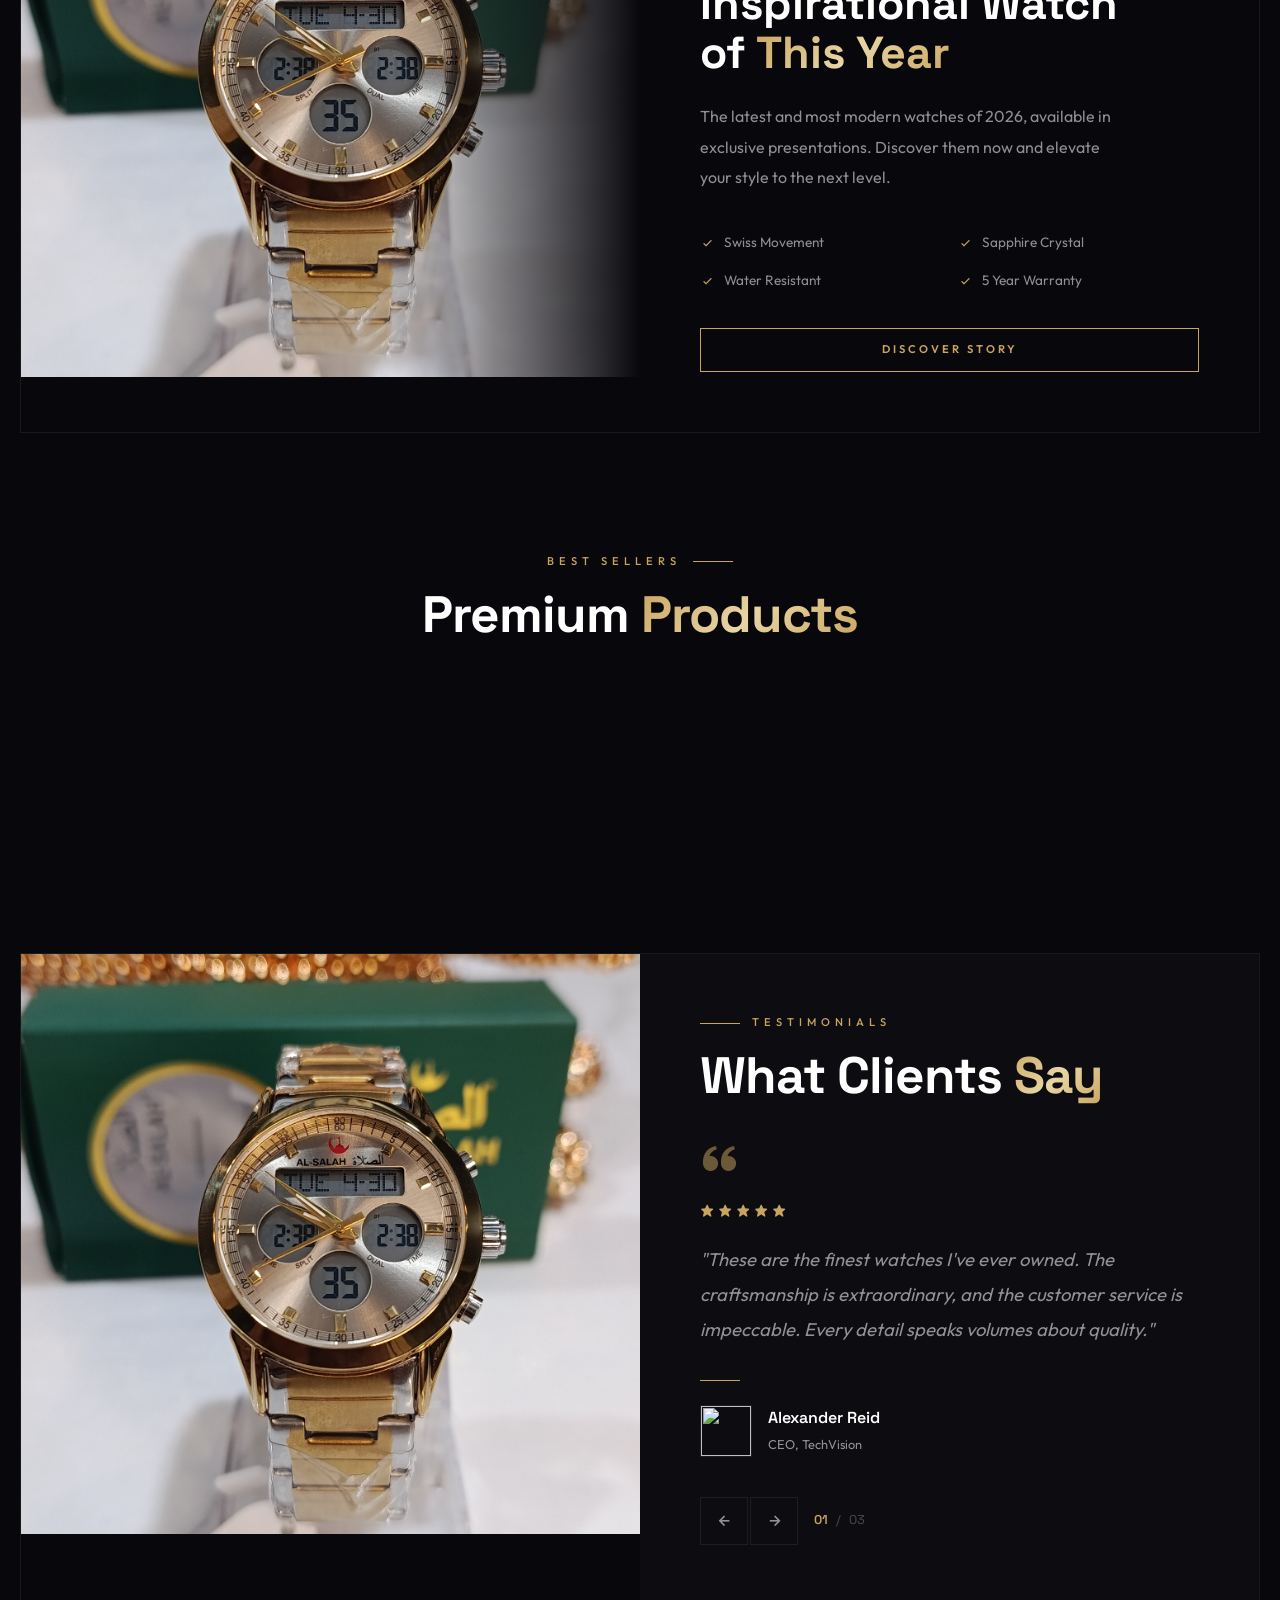
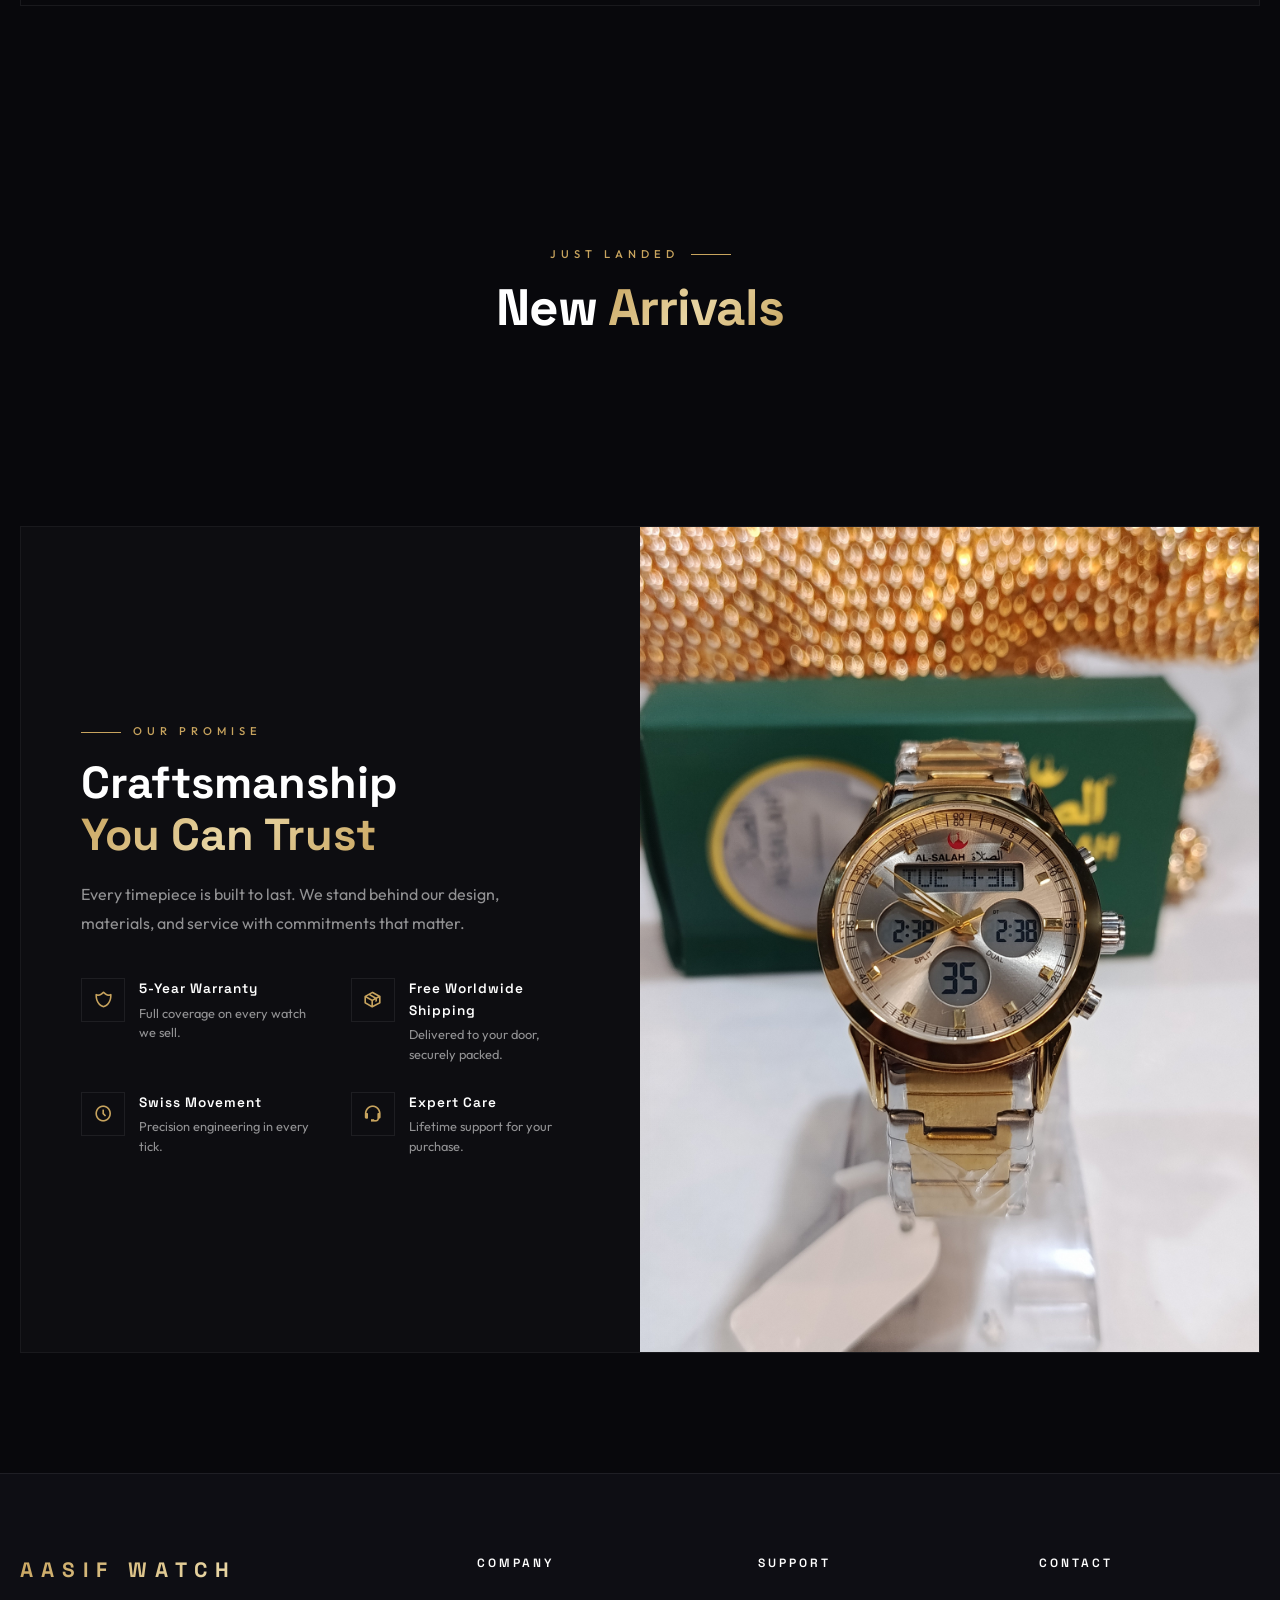
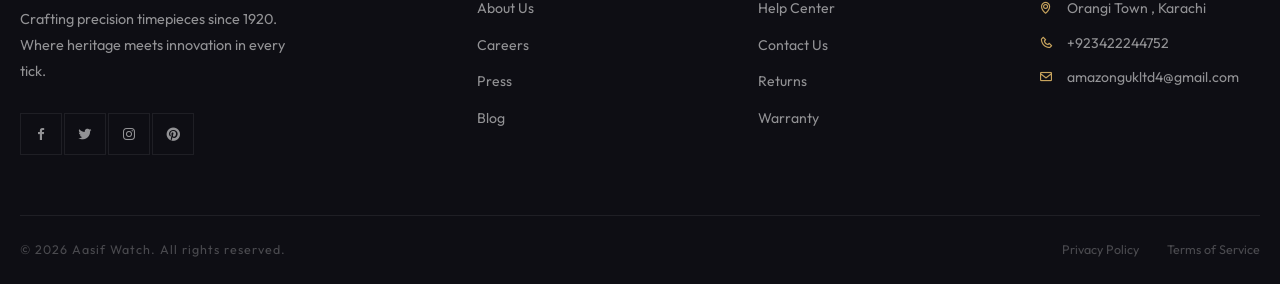
==== commit 81f9f655: "update" ====
--- a/index.html
+++ b/index.html
@@ -994,6 +994,13 @@
         .card-actions {
             display: flex;
             gap: 10px;
+            flex-wrap: wrap;
+        }
+
+        .card-actions--dual {
+            display: grid;
+            grid-template-columns: 1fr 1fr;
+            gap: 10px;
         }
 
         .card-action-btn {
@@ -1001,90 +1008,55 @@
             min-width: 0;
         }
 
+        .card-btn {
+            width: 100%;
+            display: inline-flex;
+            align-items: center;
+            justify-content: center;
+            gap: 6px;
+            padding: 13px 10px;
+            font-size: 0.65rem;
+            letter-spacing: 2px;
+            text-transform: uppercase;
+            font-weight: 600;
+            transition: all 0.3s ease;
+            cursor: pointer;
+            border: 1px solid var(--border);
+            background: transparent;
+            color: var(--text);
+        }
+
+        .card-btn i { font-size: 0.95rem; }
+
+        .card-btn--cart {
+            border-color: rgba(200, 164, 94, 0.45);
+            color: var(--primary-light);
+        }
+
+        .card-btn--cart:hover {
+            background: rgba(200, 164, 94, 0.12);
+            border-color: var(--primary);
+            color: var(--primary);
+        }
+
+        .card-btn--buy {
+            background: var(--gradient-gold);
+            border-color: transparent;
+            color: #000;
+        }
+
+        .card-btn--buy:hover {
+            transform: translateY(-1px);
+            box-shadow: var(--shadow-gold);
+        }
+
         .featured__item-cta .card-actions .featured__item-btn,
         .new__item-info .card-actions .new__item-btn {
             width: auto;
         }
 
-        .card-whatsapp-btn {
-            flex: 1;
-            min-width: 0;
-            display: inline-flex;
-            align-items: center;
-            justify-content: center;
-            gap: 6px;
-            padding: 13px 10px;
-            background: transparent;
-            border: 1px solid rgba(37, 211, 102, 0.45);
-            color: #25D366;
-            font-size: 0.68rem;
-            letter-spacing: 2px;
-            text-transform: uppercase;
-            font-weight: 600;
-            text-decoration: none;
-            transition: all 0.3s ease;
-            cursor: pointer;
-        }
-
-        .card-whatsapp-btn i {
-            font-size: 1.05rem;
-        }
-
-        .card-whatsapp-btn:hover {
-            background: #25D366;
-            border-color: #25D366;
-            color: #fff;
-        }
-
-        .card-whatsapp-btn--icon {
-            flex: 0 0 auto;
-            width: 44px;
-            height: 44px;
-            padding: 0;
-            border-radius: 50%;
-        }
-
-        .card-whatsapp-btn--icon span {
-            display: none;
-        }
-
-        .product-card__quick-btn--whatsapp {
-            color: #25D366;
-            border-color: rgba(37, 211, 102, 0.35);
-        }
-
-        .product-card__quick-btn--whatsapp:hover {
-            background: #25D366;
-            border-color: #25D366;
-            color: #fff;
-        }
-
-        .product-card__quick .card-whatsapp-btn {
-            flex: 1;
-            width: auto;
-            height: auto;
-            border-radius: 0;
-            padding: 10px;
-            letter-spacing: 0;
-            font-size: 1rem;
-            background: rgba(8, 8, 12, 0.85);
-            backdrop-filter: blur(10px);
-            border: 1px solid rgba(255, 255, 255, 0.1);
-            color: #25D366;
-        }
-
-        .product-card__quick .card-whatsapp-btn:hover {
-            background: #25D366;
-            border-color: #25D366;
-            color: #fff;
-        }
-
         .card-actions--product {
             margin-top: 14px;
-        }
-
-        .card-actions--product .featured__item-btn {
-            width: auto;
         }
 
         /* ==================== STORY / ABOUT ==================== */
@@ -1234,6 +1206,8 @@
             opacity: 0;
             transform: translateY(10px);
             transition: all 0.3s ease;
+            text-decoration: none;
+            color: inherit;
         }
 
         .product-card:hover .product-card__quick {
@@ -1298,36 +1272,61 @@
         .product-colors {
             display: flex;
             flex-wrap: wrap;
+            gap: 10px;
+            margin-top: 12px;
+            align-items: center;
+            padding: 10px 12px;
+            background: var(--bg-glass);
+            border: 1px solid var(--border);
+        }
+
+        .product-colors__swatches {
+            display: flex;
+            flex-wrap: wrap;
             gap: 8px;
-            margin-top: 10px;
             align-items: center;
         }
 
         .color-swatch {
-            width: 22px;
-            height: 22px;
+            width: 28px;
+            height: 28px;
             border-radius: 50%;
-            border: 2px solid rgba(255, 255, 255, 0.25);
+            border: 2px solid rgba(255, 255, 255, 0.2);
             cursor: pointer;
             padding: 0;
             transition: transform 0.2s ease, border-color 0.2s ease, box-shadow 0.2s ease;
             flex-shrink: 0;
+            position: relative;
+        }
+
+        .color-swatch::after {
+            content: '';
+            position: absolute;
+            inset: 3px;
+            border-radius: 50%;
+            border: 1px solid rgba(0, 0, 0, 0.15);
         }
 
         .color-swatch:hover {
-            transform: scale(1.1);
+            transform: scale(1.12);
         }
 
         .color-swatch.active {
             border-color: var(--primary);
-            box-shadow: 0 0 0 2px rgba(200, 164, 94, 0.35);
-            transform: scale(1.12);
+            box-shadow: 0 0 0 3px rgba(200, 164, 94, 0.28);
+            transform: scale(1.14);
         }
 
         .color-swatch-label {
-            font-size: 0.72rem;
-            color: var(--text-muted);
-            letter-spacing: 0.5px;
+            margin-left: auto;
+            font-size: 0.68rem;
+            color: var(--primary);
+            letter-spacing: 1.5px;
+            text-transform: uppercase;
+            font-weight: 600;
+            padding: 5px 10px;
+            background: rgba(200, 164, 94, 0.1);
+            border: 1px solid rgba(200, 164, 94, 0.22);
         }
 
         .cart__card-color {
@@ -1798,24 +1797,43 @@
 
         .footer__bottom-link:hover { color: var(--primary); }
 
-        /* ==================== SCROLL UP ==================== */
-        .scroll-top {
+        /* ==================== FLOAT WHATSAPP ==================== */
+        .float-whatsapp {
             position: fixed;
-            bottom: -60px;
+            bottom: 30px;
             right: 30px;
-            width: 46px; height: 46px;
-            background: var(--primary);
-            color: #000;
+            width: 56px;
+            height: 56px;
+            background: #25D366;
+            color: #fff;
+            border-radius: 50%;
             display: flex;
             align-items: center;
             justify-content: center;
-            font-size: 1.2rem;
+            font-size: 1.75rem;
             z-index: 999;
+            box-shadow: 0 8px 28px rgba(37, 211, 102, 0.45);
             transition: all 0.3s ease;
         }
 
-        .scroll-top.visible { bottom: 30px; }
-        .scroll-top:hover { transform: translateY(-4px); box-shadow: var(--shadow-gold); }
+        .float-whatsapp:hover {
+            transform: scale(1.08) translateY(-3px);
+            box-shadow: 0 14px 36px rgba(37, 211, 102, 0.55);
+            color: #fff;
+        }
+
+        .float-whatsapp__pulse {
+            position: absolute;
+            inset: 0;
+            border-radius: 50%;
+            border: 2px solid rgba(37, 211, 102, 0.5);
+            animation: waPulse 2s ease-out infinite;
+        }
+
+        @keyframes waPulse {
+            0% { transform: scale(1); opacity: 0.8; }
+            100% { transform: scale(1.45); opacity: 0; }
+        }
 
         /* ==================== REVEAL ANIMATIONS ==================== */
         .reveal {
@@ -1939,6 +1957,7 @@
             .hero__heading { font-size: 1.75rem; }
             .hero__actions { flex-direction: column; align-items: stretch; }
             .products__layout { grid-template-columns: 1fr; }
+            .card-actions--dual { grid-template-columns: 1fr; }
         }
     </style>
 </head>
@@ -2350,8 +2369,9 @@
     </footer>
 
     <!-- SCROLL TOP -->
-    <a href="#" class="scroll-top" id="scrollTop">
-        <i class='bx bx-up-arrow-alt'></i>
+    <a href="https://wa.me/923422244752" class="float-whatsapp" id="floatWhatsApp" target="_blank" rel="noopener noreferrer" aria-label="Chat on WhatsApp">
+        <span class="float-whatsapp__pulse"></span>
+        <i class='bx bxl-whatsapp'></i>
     </a>
 
     <!-- ==================== JAVASCRIPT ==================== -->
@@ -2511,6 +2531,7 @@
     const openCart = () => { cart.classList.add('show-cart'); overlay.classList.add('active'); };
     const closeCart = () => { cart.classList.remove('show-cart'); overlay.classList.remove('active'); };
     window.openCart = openCart;
+    window.closeCart = closeCart;
 
     document.getElementById('cart-open').addEventListener('click', openCart);
     document.getElementById('cart-close').addEventListener('click', closeCart);
@@ -2544,9 +2565,7 @@
         }
     });
 
-    // ===== SCROLL TOP =====
-    const scrollBtn = document.getElementById('scrollTop');
-    window.addEventListener('scroll', () => scrollBtn.classList.toggle('visible', window.scrollY > 500));
+    // ===== SCROLL TOP removed — floating WhatsApp button used instead =====
 
     // ===== REVEAL =====
     const observer = new IntersectionObserver(entries => {
@@ -2586,7 +2605,7 @@
     document.getElementById('t-prev').addEventListener('click', () => { tIdx = (tIdx - 1 + testimonials.length) % testimonials.length; setTestimonial(tIdx); });
 
     // ===== RIPPLE =====
-    document.querySelectorAll('.btn,.featured__item-btn,.new__item-btn,.product-card__quick-btn,.cart__checkout-btn,.card-whatsapp-btn').forEach(b => {
+    document.querySelectorAll('.btn,.featured__item-btn,.new__item-btn,.product-card__quick-btn,.cart__checkout-btn,.card-btn').forEach(b => {
         b.addEventListener('click', function(e) {
             const r = this.getBoundingClientRect();
             const s = Math.max(r.width, r.height);
@@ -2637,6 +2656,10 @@
         if (!raw) return [];
         if (Array.isArray(raw)) return raw.filter((c) => c && c.name);
         return [];
+      }
+
+      function productUrl(table, id) {
+        return `product.html?table=${encodeURIComponent(table)}&id=${encodeURIComponent(id)}`;
       }
 
       function buildColorSwatchesHtml(colors, fallbackImage) {
@@ -2656,7 +2679,24 @@
         `
           )
           .join("");
-        return `<div class="product-colors">${swatches}<span class="color-swatch-label">${escapeHtml(list[0].name || "")}</span></div>`;
+        return `<div class="product-colors"><div class="product-colors__swatches">${swatches}</div><span class="color-swatch-label">${escapeHtml(list[0].name || "")}</span></div>`;
+      }
+
+      function cardItemAttrs(table, r, defaultImage, defaultColorName) {
+        return `data-source-table="${escapeAttr(table)}" data-source-id="${r.id}" data-name="${escapeAttr(r.name || "")}" data-image="${escapeAttr(defaultImage)}" data-color-name="${escapeAttr(defaultColorName)}" data-unit-price="${Number(r.my_price || 0)}" data-actual-price="${Number(r.actual_price || 0)}"`;
+      }
+
+      function cardButtonsHtml(table, r, defaultImage, defaultColorName) {
+        const attrs = cardItemAttrs(table, r, defaultImage, defaultColorName);
+        return `
+          <div class="card-actions card-actions--dual">
+            <button type="button" class="card-btn card-btn--cart" data-add-to-cart="1" ${attrs}>
+              <i class='bx bx-cart-add'></i> Add to Cart
+            </button>
+            <button type="button" class="card-btn card-btn--buy" data-buy-now="1" ${attrs}>
+              <i class='bx bx-bolt'></i> Buy Now
+            </button>
+          </div>`;
       }
 
       function applyColorToCard(card, swatch) {
@@ -2669,52 +2709,24 @@
         if (img && imgUrl) img.src = imgUrl;
         const label = card.querySelector(".color-swatch-label");
         if (label) label.textContent = colorName;
-        card.querySelectorAll("[data-add-to-cart]").forEach((btn) => {
+        card.querySelectorAll("[data-add-to-cart], [data-buy-now]").forEach((btn) => {
           if (imgUrl) btn.setAttribute("data-image", imgUrl);
           btn.setAttribute("data-color-name", colorName);
         });
-        updateWhatsAppLinksOnCard(card);
       }
 
-      function getWhatsAppNumber() {
-        const items = document.querySelectorAll(".footer__contact-item");
-        for (const item of items) {
-          const m = item.textContent.match(/\+?\d[\d\s-]{8,}/);
-          if (m) return m[0].replace(/\D/g, "");
-        }
-        return "923422244752";
-      }
-
-      function buildWhatsAppHref(name, price, colorName) {
-        let msg = `Hi, I'm interested in ${name}`;
-        if (colorName) msg += ` (${colorName} color)`;
-        msg += ` - Price: ${formatMoney(price)}. Please share more details.`;
-        return `https://wa.me/${getWhatsAppNumber()}?text=${encodeURIComponent(msg)}`;
-      }
-
-      function whatsAppButtonHtml(name, price, colorName, extraClass = "", iconOnly = false) {
-        const href = buildWhatsAppHref(name, price, colorName);
-        return `<a class="card-whatsapp-btn${iconOnly ? " card-whatsapp-btn--icon" : ""} ${extraClass}" href="${escapeAttr(href)}" target="_blank" rel="noopener noreferrer"
-          data-whatsapp-link="1"
-          data-product-name="${escapeAttr(name || "")}"
-          data-product-price="${Number(price || 0)}"
-          data-color-name="${escapeAttr(colorName || "")}"
-          aria-label="Order ${escapeAttr(name || "watch")} on WhatsApp">
-          <i class='bx bxl-whatsapp'></i>${iconOnly ? "" : "<span>WhatsApp</span>"}
-        </a>`;
-      }
-
-      function updateWhatsAppLinksOnCard(card) {
-        if (!card) return;
-        const activeColor = card.querySelector(".color-swatch.active");
-        const colorName = activeColor?.getAttribute("data-color-name") || "";
-        card.querySelectorAll("[data-whatsapp-link]").forEach((link) => {
-          const name = link.getAttribute("data-product-name") || "";
-          const price = link.getAttribute("data-product-price") || "0";
-          const c = colorName || link.getAttribute("data-color-name") || "";
-          link.href = buildWhatsAppHref(name, price, c);
-          if (colorName) link.setAttribute("data-color-name", colorName);
-        });
+      function itemFromActionBtn(btn, card) {
+        const activeColor = card?.querySelector(".color-swatch.active");
+        return {
+          source_table: btn.getAttribute("data-source-table"),
+          source_id: Number(btn.getAttribute("data-source-id")),
+          name: btn.getAttribute("data-name") || "",
+          image_url: btn.getAttribute("data-image") || "",
+          color_name: activeColor?.getAttribute("data-color-name") || btn.getAttribute("data-color-name") || "",
+          unit_price: Number(btn.getAttribute("data-unit-price") || 0),
+          actual_price: Number(btn.getAttribute("data-actual-price") || 0),
+          qty: 1,
+        };
       }
 
       async function renderFeatured(rows) {
@@ -2732,29 +2744,20 @@
           card.setAttribute("data-product-card", "1");
           card.style.transitionDelay = `${0.1 + i * 0.1}s`;
           card.innerHTML = `
-            <div class="featured__item-visual">
+            <a href="${productUrl("featured_timepieces", r.id)}" class="featured__item-visual" style="display:block;color:inherit;">
               <span class="featured__item-tag">Sale</span>
               <img src="${escapeAttr(defaultImage)}" alt="${escapeHtml(r.name || "")}">
               <div class="featured__item-overlay">
-                <button class="btn btn--primary btn--small btn--full">Quick View</button>
+                <span class="btn btn--primary btn--small btn--full">View Details</span>
               </div>
-            </div>
+            </a>
             <div class="featured__item-info">
-              <h3 class="featured__item-name">${escapeHtml(r.name || "")}</h3>
+              <h3 class="featured__item-name"><a href="${productUrl("featured_timepieces", r.id)}" style="color:inherit;">${escapeHtml(r.name || "")}</a></h3>
               <span class="featured__item-price">${formatMoney(r.my_price)}</span>
               ${buildColorSwatchesHtml(r.colors, r.image_url)}
             </div>
             <div class="featured__item-cta">
-              <div class="card-actions">
-                <button class="featured__item-btn card-action-btn" data-add-to-cart="1"
-                  data-source-table="featured_timepieces"
-                  data-source-id="${r.id}"
-                  data-name="${escapeAttr(r.name || "")}"
-                  data-image="${escapeAttr(defaultImage)}"
-                  data-color-name="${escapeAttr(defaultColorName)}"
-                  data-unit-price="${Number(r.my_price || 0)}">Add to Cart</button>
-                ${whatsAppButtonHtml(r.name, r.my_price, defaultColorName, "card-action-btn")}
-              </div>
+              ${cardButtonsHtml("featured_timepieces", r, defaultImage, defaultColorName)}
             </div>
           `;
           grid.appendChild(card);
@@ -2776,23 +2779,15 @@
           card.style.transitionDelay = `${0.05 + i * 0.05}s`;
           card.innerHTML = `
             <div class="product-card__visual">
-              <img src="${escapeAttr(defaultImage)}" alt="${escapeHtml(r.name || "")}">
-              <div class="product-card__quick">
-                <button class="product-card__quick-btn"><i class='bx bx-heart'></i></button>
-                <button class="product-card__quick-btn" data-add-to-cart="1"
-                  data-source-table="premium_products"
-                  data-source-id="${r.id}"
-                  data-name="${escapeAttr(r.name || "")}"
-                  data-image="${escapeAttr(defaultImage)}"
-                  data-color-name="${escapeAttr(defaultColorName)}"
-                  data-unit-price="${Number(r.my_price || 0)}"
-                  data-actual-price="${Number(r.actual_price || 0)}"><i class='bx bx-shopping-bag'></i></button>
-                ${whatsAppButtonHtml(r.name, r.my_price, defaultColorName, "product-card__quick-btn product-card__quick-btn--whatsapp", true)}
-                <button class="product-card__quick-btn"><i class='bx bx-expand'></i></button>
-              </div>
+              <a href="${productUrl("premium_products", r.id)}" style="display:block;height:100%;color:inherit;">
+                <img src="${escapeAttr(defaultImage)}" alt="${escapeHtml(r.name || "")}">
+              </a>
+              <a class="product-card__quick" href="${productUrl("premium_products", r.id)}" aria-label="View details">
+                <span class="product-card__quick-btn" style="flex:1;"><i class='bx bx-show'></i> View Details</span>
+              </a>
             </div>
             <div class="product-card__body">
-              <h3 class="product-card__name">${escapeHtml(r.name || "")}</h3>
+              <h3 class="product-card__name"><a href="${productUrl("premium_products", r.id)}" style="color:inherit;">${escapeHtml(r.name || "")}</a></h3>
               ${buildColorSwatchesHtml(r.colors, r.image_url)}
               <div class="product-card__bottom">
                 <span class="product-card__price">${formatMoney(r.my_price)}</span>
@@ -2806,17 +2801,7 @@
                   ${formatMoney(r.my_price)}
                 </span>
               </div>
-              <div class="card-actions card-actions--product">
-                <button class="featured__item-btn card-action-btn" data-add-to-cart="1"
-                  data-source-table="premium_products"
-                  data-source-id="${r.id}"
-                  data-name="${escapeAttr(r.name || "")}"
-                  data-image="${escapeAttr(defaultImage)}"
-                  data-color-name="${escapeAttr(defaultColorName)}"
-                  data-unit-price="${Number(r.my_price || 0)}"
-                  data-actual-price="${Number(r.actual_price || 0)}">Add to Cart</button>
-                ${whatsAppButtonHtml(r.name, r.my_price, defaultColorName, "card-action-btn")}
-              </div>
+              ${cardButtonsHtml("premium_products", r, defaultImage, defaultColorName)}
             </div>
           `;
           grid.appendChild(card);
@@ -2838,25 +2823,15 @@
           card.setAttribute("data-product-card", "1");
           card.style.transitionDelay = `${0.1 + i * 0.1}s`;
           card.innerHTML = `
-            <div class="new__item-visual">
+            <a href="${productUrl("premium_products", r.id)}" class="new__item-visual" style="display:block;color:inherit;">
               <span class="new__item-badge">New</span>
               <img src="${escapeAttr(defaultImage)}" alt="${escapeHtml(r.name || "")}">
-            </div>
+            </a>
             <div class="new__item-info">
-              <h3 class="new__item-name">${escapeHtml(r.name || "")}</h3>
+              <h3 class="new__item-name"><a href="${productUrl("premium_products", r.id)}" style="color:inherit;">${escapeHtml(r.name || "")}</a></h3>
               <span class="new__item-price">${formatMoney(r.my_price)}</span>
               ${buildColorSwatchesHtml(r.colors, r.image_url)}
-              <div class="card-actions">
-                <button class="new__item-btn card-action-btn" data-add-to-cart="1"
-                  data-source-table="premium_products"
-                  data-source-id="${r.id}"
-                  data-name="${escapeAttr(r.name || "")}"
-                  data-image="${escapeAttr(defaultImage)}"
-                  data-color-name="${escapeAttr(defaultColorName)}"
-                  data-unit-price="${Number(r.my_price || 0)}"
-                  data-actual-price="${Number(r.actual_price || 0)}">Add to Cart</button>
-                ${whatsAppButtonHtml(r.name, r.my_price, defaultColorName, "card-action-btn")}
-              </div>
+              ${cardButtonsHtml("premium_products", r, defaultImage, defaultColorName)}
             </div>
           `;
           grid.appendChild(card);
@@ -2887,15 +2862,21 @@
         return `${it.source_table}:${it.source_id}:${it.color_name || ""}`;
       }
 
-      function addToCart(item) {
+      function addToCart(item, { openDrawer = true } = {}) {
         const cart = getCart();
         const k = cartKeyOf(item);
         const found = cart.find((x) => cartKeyOf(x) === k);
-        if (found) found.qty = Number(found.qty || 1) + 1;
-        else cart.push({ ...item, qty: 1 });
+        if (found) found.qty = Number(found.qty || 1) + Number(item.qty || 1);
+        else cart.push({ ...item, qty: Number(item.qty || 1) });
         setCart(cart);
         renderCart();
-        window.openCart?.();
+        if (openDrawer) window.openCart?.();
+      }
+
+      function buyNow(item) {
+        addToCart(item, { openDrawer: false });
+        window.closeCart?.();
+        window.openCheckout?.();
       }
 
       function updateQty(source_table, source_id, color_name, delta) {
@@ -2977,7 +2958,7 @@
           .join("");
       }
 
-      // Add-to-cart + color swatch click delegation
+      // Add-to-cart, buy now + color swatch click delegation
       document.addEventListener("click", (e) => {
         const swatch = e.target.closest("[data-color-swatch]");
         if (swatch) {
@@ -2986,20 +2967,18 @@
           return;
         }
 
+        const buyBtn = e.target.closest("[data-buy-now]");
+        if (buyBtn) {
+          e.preventDefault();
+          const card = buyBtn.closest("[data-product-card]");
+          buyNow(itemFromActionBtn(buyBtn, card));
+          return;
+        }
+
         const btn = e.target.closest("[data-add-to-cart]");
         if (btn) {
           const card = btn.closest("[data-product-card]");
-          const activeColor = card?.querySelector(".color-swatch.active");
-          const item = {
-            source_table: btn.getAttribute("data-source-table"),
-            source_id: Number(btn.getAttribute("data-source-id")),
-            name: btn.getAttribute("data-name") || "",
-            image_url: btn.getAttribute("data-image") || "",
-            color_name: activeColor?.getAttribute("data-color-name") || btn.getAttribute("data-color-name") || "",
-            unit_price: Number(btn.getAttribute("data-unit-price") || 0),
-            actual_price: Number(btn.getAttribute("data-actual-price") || 0),
-          };
-          addToCart(item);
+          addToCart(itemFromActionBtn(btn, card));
           return;
         }
 
@@ -3058,6 +3037,8 @@
         checkoutOverlay.classList.remove("active");
         checkoutModal.classList.remove("show-cart");
       };
+
+      window.openCheckout = openCheckout;
 
       if (checkoutBtn) checkoutBtn.addEventListener("click", openCheckout);
       if (checkoutClose) checkoutClose.addEventListener("click", closeCheckout);
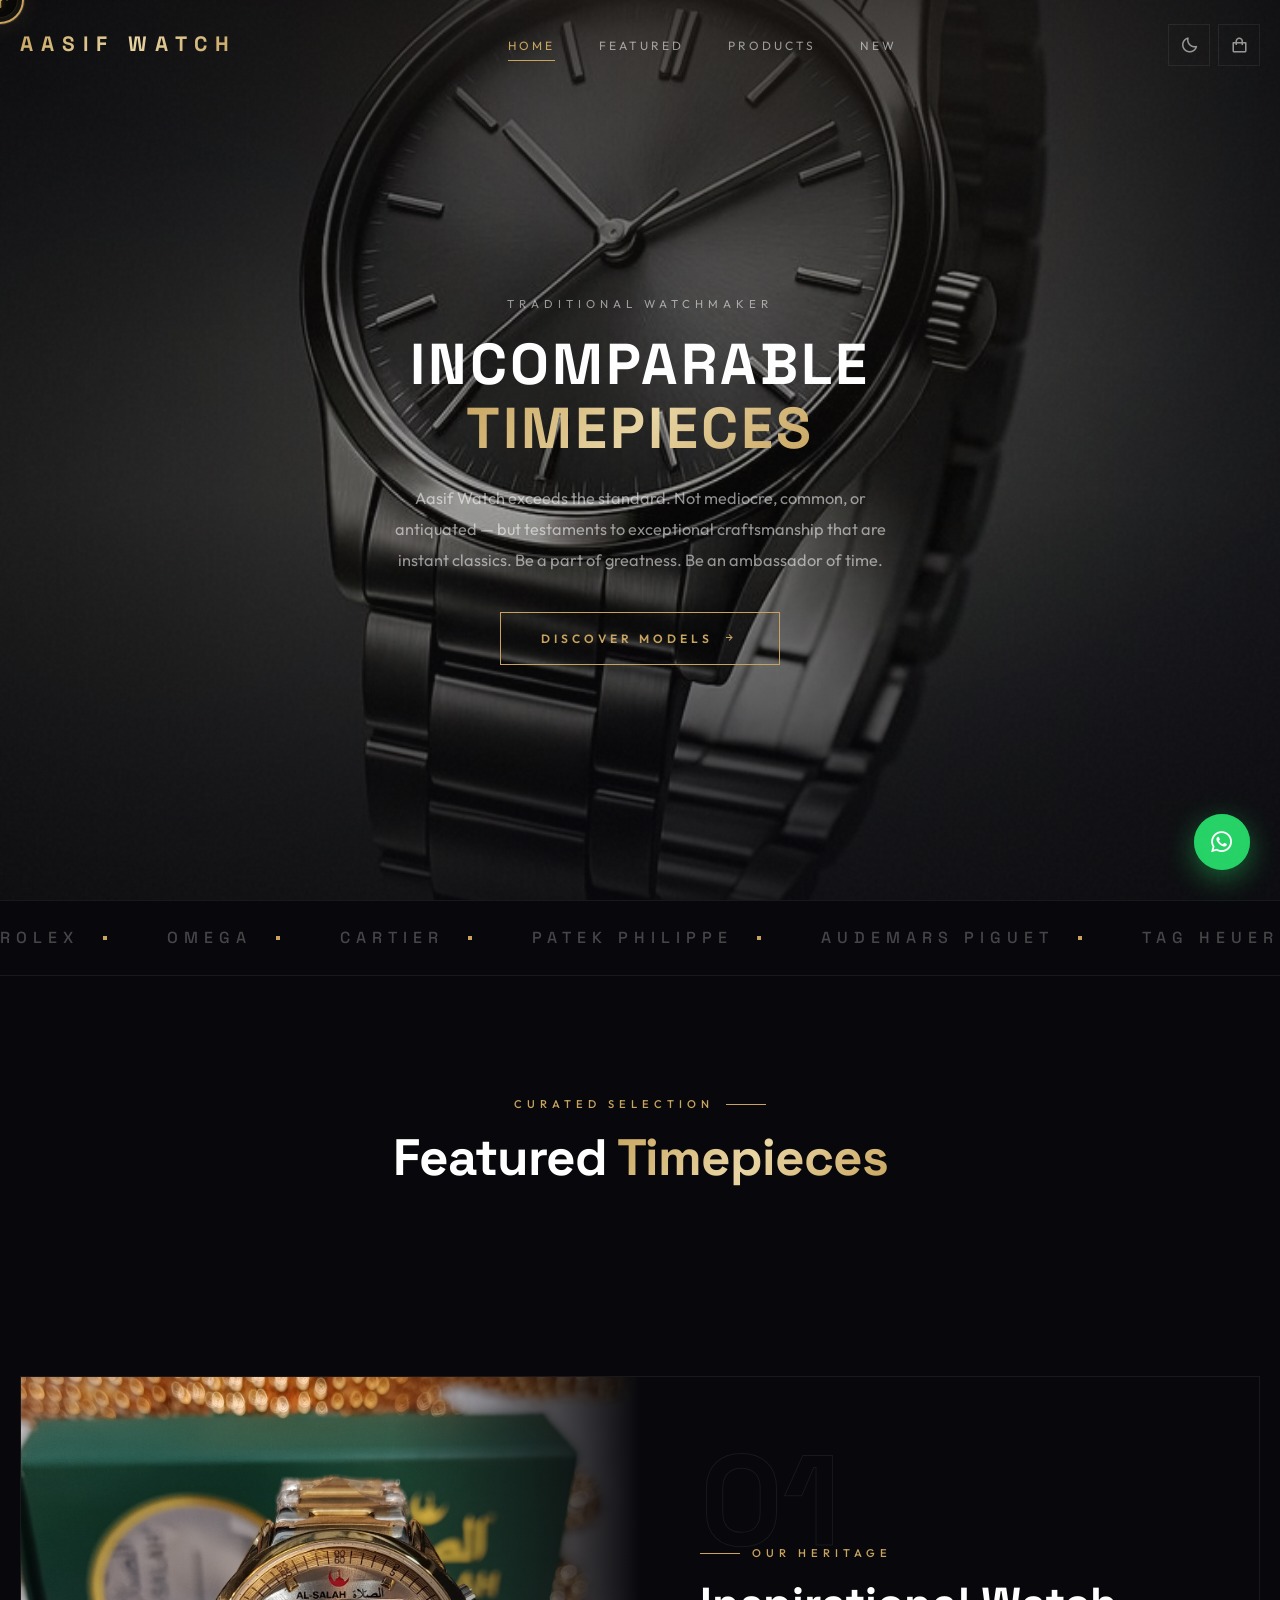
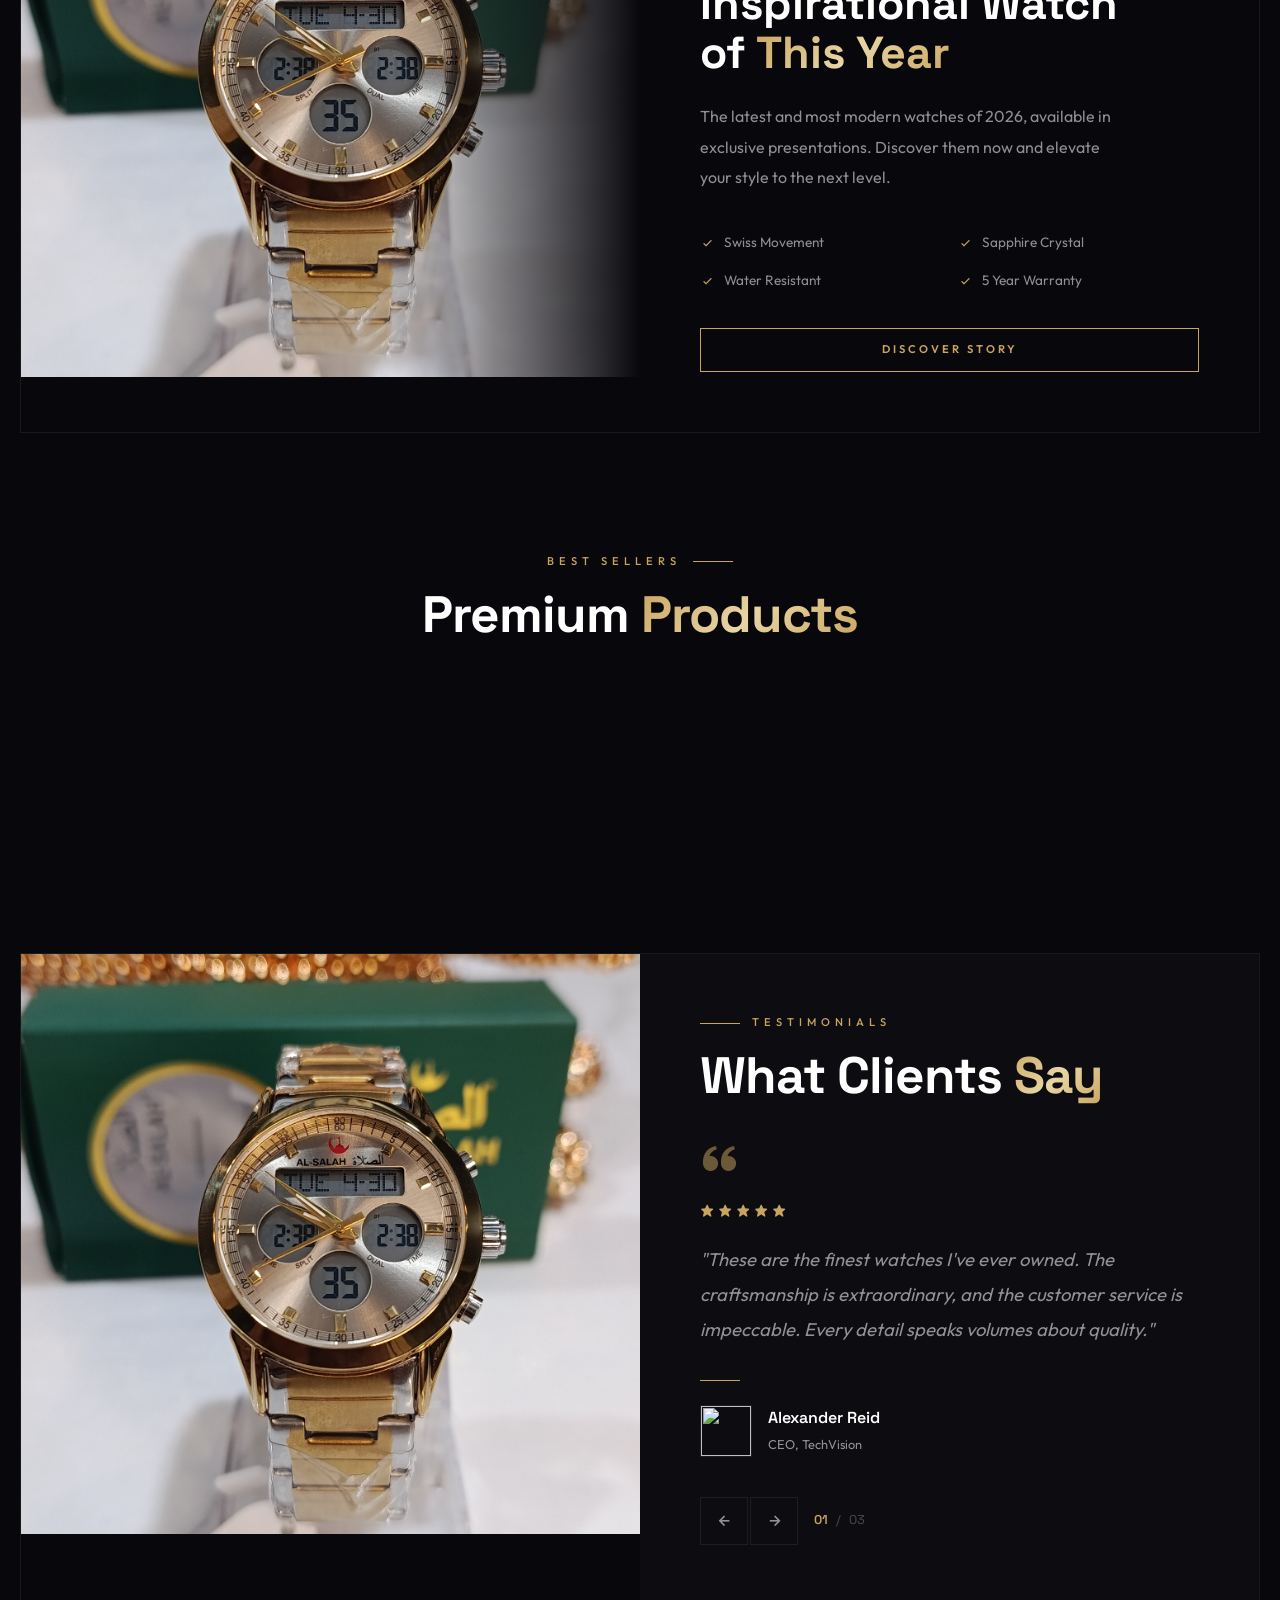
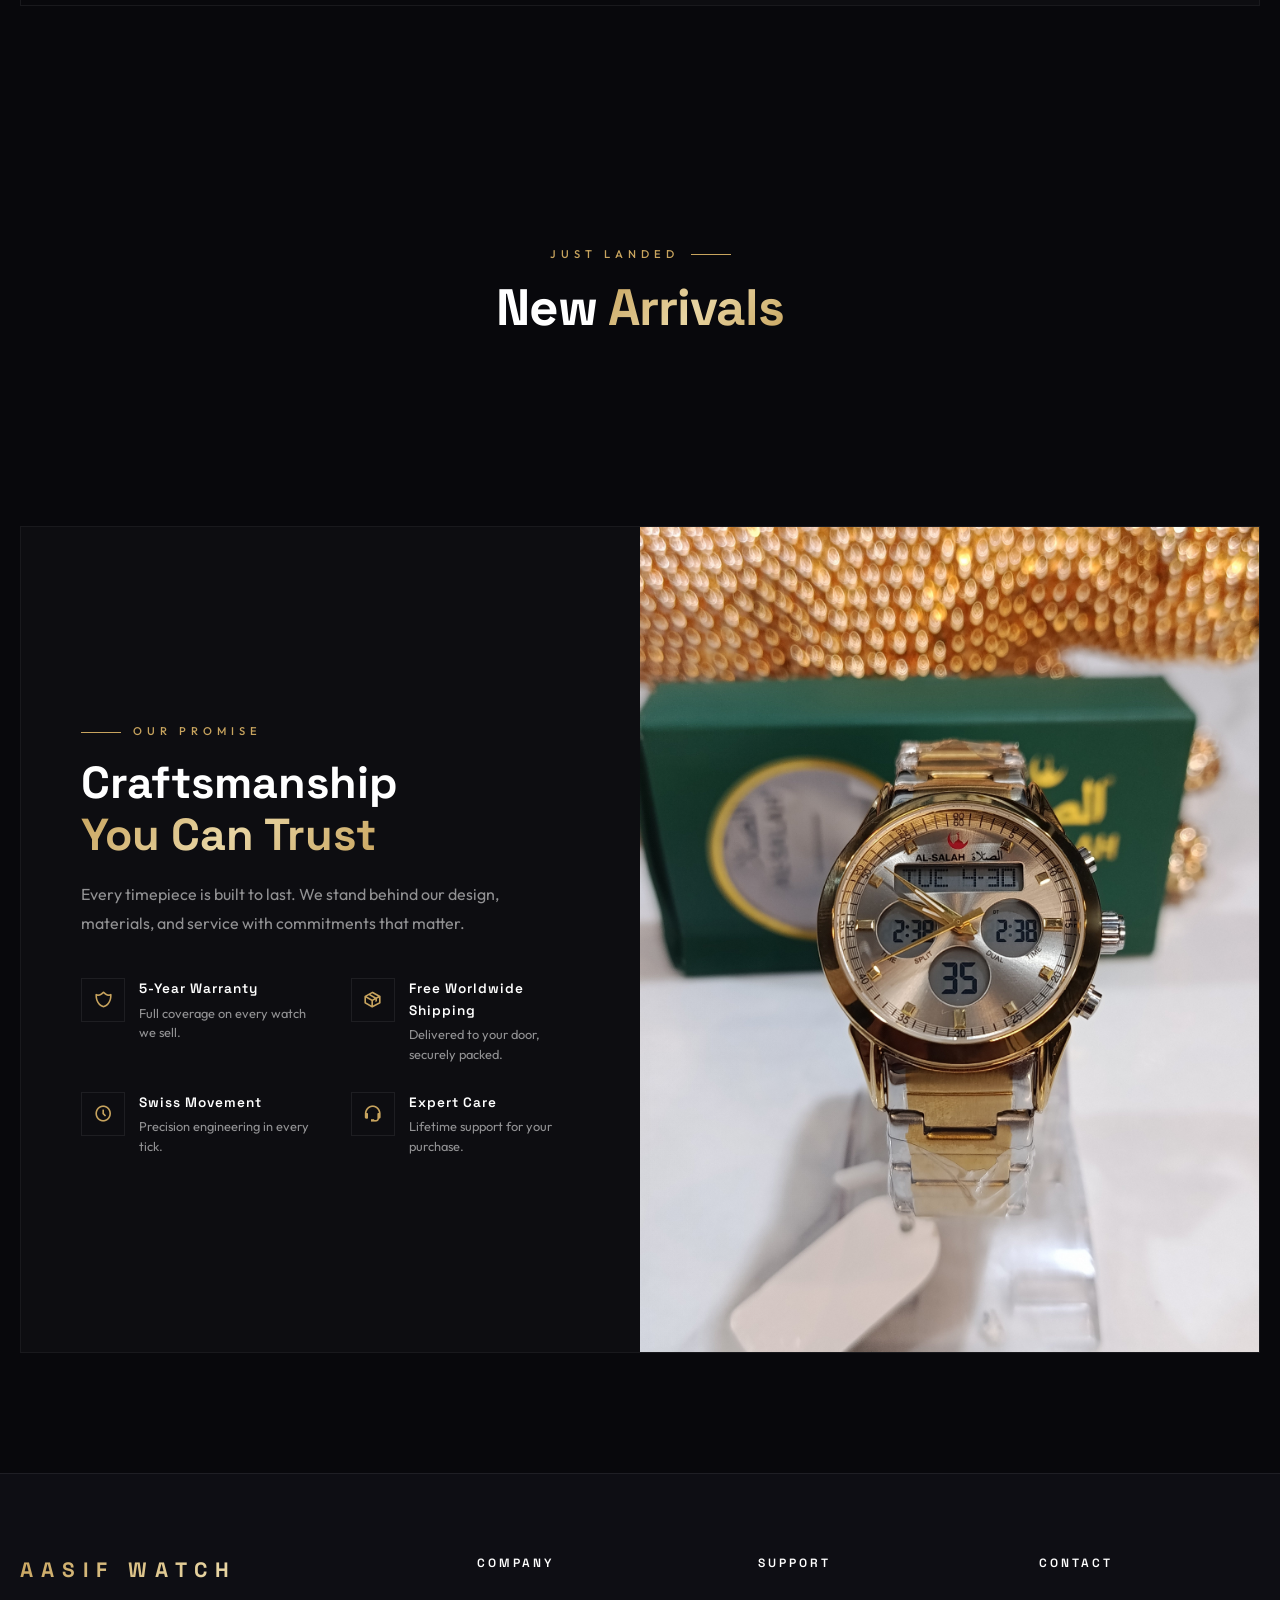
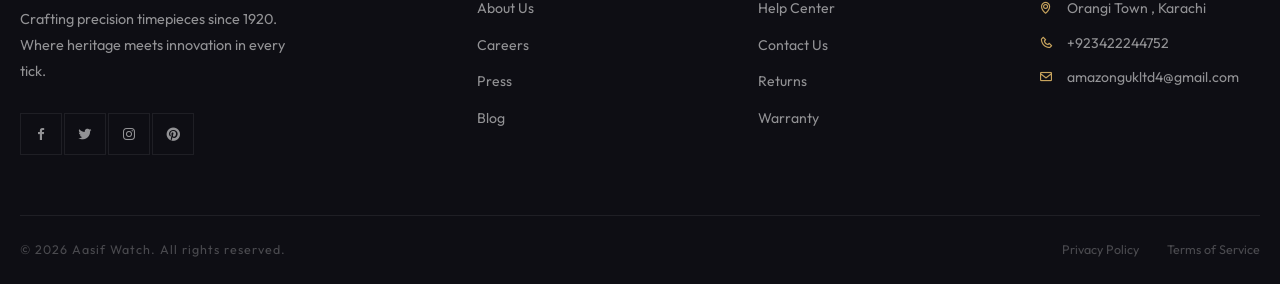
==== commit 5c01a34f: "Enhance checkout modal with improved form structure and styling; update delivery address fields and " ====
--- a/index.html
+++ b/index.html
@@ -592,6 +592,120 @@
             transform: translateY(-2px);
         }
 
+        /* ==================== CHECKOUT FORM ==================== */
+        #checkoutModal { width: 560px; max-width: 94vw; }
+        #checkoutModal .cart__body { padding-bottom: 28px; }
+
+        .checkout-field {
+            display: grid;
+            gap: 6px;
+        }
+
+        .checkout-field > span {
+            color: var(--text-secondary);
+            font-size: 0.72rem;
+            letter-spacing: 1.5px;
+            text-transform: uppercase;
+        }
+
+        .checkout-input {
+            width: 100%;
+            padding: 13px 14px;
+            border: 1px solid var(--border);
+            background: transparent;
+            color: var(--text);
+            font-family: inherit;
+            font-size: 0.9rem;
+            transition: border-color 0.2s ease;
+        }
+
+        .checkout-input:focus {
+            border-color: rgba(200, 164, 94, 0.55);
+            outline: none;
+        }
+
+        select.checkout-input {
+            cursor: pointer;
+            appearance: none;
+            background-image: linear-gradient(45deg, transparent 50%, var(--text-secondary) 50%), linear-gradient(135deg, var(--text-secondary) 50%, transparent 50%);
+            background-position: calc(100% - 18px) calc(50% + 2px), calc(100% - 12px) calc(50% + 2px);
+            background-size: 6px 6px, 6px 6px;
+            background-repeat: no-repeat;
+            padding-right: 36px;
+        }
+
+        .checkout-grid {
+            display: grid;
+            gap: 10px;
+        }
+
+        .checkout-grid--2 {
+            grid-template-columns: 1fr 1fr;
+        }
+
+        .checkout-section {
+            margin-top: 4px;
+            padding-top: 12px;
+            border-top: 1px solid var(--border);
+        }
+
+        .checkout-section__head {
+            display: flex;
+            align-items: center;
+            justify-content: space-between;
+            gap: 10px;
+            flex-wrap: wrap;
+            margin-bottom: 8px;
+        }
+
+        .checkout-section__title {
+            color: var(--text-secondary);
+            font-size: 0.72rem;
+            letter-spacing: 2px;
+            text-transform: uppercase;
+            font-weight: 600;
+        }
+
+        .checkout-locate-btn {
+            display: inline-flex;
+            align-items: center;
+            gap: 6px;
+            padding: 8px 12px;
+            border: 1px solid rgba(200, 164, 94, 0.35);
+            background: rgba(200, 164, 94, 0.08);
+            color: var(--primary);
+            font-size: 0.68rem;
+            letter-spacing: 1px;
+            text-transform: uppercase;
+            font-weight: 600;
+            cursor: pointer;
+            transition: all 0.2s ease;
+        }
+
+        .checkout-locate-btn:hover {
+            background: rgba(200, 164, 94, 0.16);
+            border-color: var(--primary);
+        }
+
+        .checkout-locate-btn:disabled {
+            opacity: 0.65;
+            cursor: wait;
+        }
+
+        .checkout-notice {
+            font-size: 0.78rem;
+            color: var(--text-secondary);
+            line-height: 1.5;
+            margin: 0;
+        }
+
+        .checkout-notice--ok { color: #7ddf9a; }
+        .checkout-notice--warn { color: #ffb07a; }
+
+        @media (max-width: 520px) {
+            .checkout-grid--2 { grid-template-columns: 1fr; }
+        }
+
         /* ==================== BUTTONS ==================== */
         .btn {
             display: inline-flex;
@@ -2041,34 +2155,69 @@
 
     <!-- ==================== CHECKOUT MODAL ==================== -->
     <div class="cart-overlay" id="checkoutOverlay" style="z-index:10002;"></div>
-    <div class="cart" id="checkoutModal" style="z-index:10003;width:520px;max-width:92vw;">
+    <div class="cart" id="checkoutModal" style="z-index:10003;">
         <div class="cart__head">
-            <h2 class="cart__heading">Checkout</h2>
+            <h2 class="cart__heading">Place Order</h2>
             <button class="cart__close" id="checkoutClose"><i class='bx bx-x'></i></button>
         </div>
         <div class="cart__body">
-            <form id="checkoutForm" style="display:flex;flex-direction:column;gap:14px;">
-                <div style="display:grid;gap:10px;">
-                    <label style="display:grid;gap:6px;">
-                        <span style="color:var(--text-secondary);font-size:0.8rem;letter-spacing:1px;">Full Name</span>
-                        <input id="coName" required style="padding:14px;border:1px solid var(--border);background:transparent;color:var(--text);" />
+            <form id="checkoutForm" style="display:flex;flex-direction:column;gap:12px;">
+                <label class="checkout-field">
+                    <span>Full Name *</span>
+                    <input id="coName" class="checkout-input" required placeholder="Your full name" autocomplete="name" />
+                </label>
+                <label class="checkout-field">
+                    <span>Mobile Number *</span>
+                    <input id="coPhone" class="checkout-input" type="tel" required placeholder="03XX XXXXXXX" autocomplete="tel" inputmode="tel" />
+                </label>
+
+                <div class="checkout-section">
+                    <div class="checkout-section__head">
+                        <span class="checkout-section__title">Delivery Address (Pakistan)</span>
+                        <button type="button" class="checkout-locate-btn" id="coLocateBtn" title="Use my live location">
+                            <i class='bx bx-map'></i> Use My Location
+                        </button>
+                    </div>
+                    <p class="checkout-notice" id="coDeliveryNotice">Delivery available in Karachi &amp; nearby areas only.</p>
+                </div>
+
+                <div class="checkout-grid checkout-grid--2">
+                    <label class="checkout-field">
+                        <span>Province *</span>
+                        <select id="coProvince" class="checkout-input" required></select>
                     </label>
-                    <label style="display:grid;gap:6px;">
-                        <span style="color:var(--text-secondary);font-size:0.8rem;letter-spacing:1px;">Phone Number</span>
-                        <input id="coPhone" required style="padding:14px;border:1px solid var(--border);background:transparent;color:var(--text);" />
-                    </label>
-                    <label style="display:grid;gap:6px;">
-                        <span style="color:var(--text-secondary);font-size:0.8rem;letter-spacing:1px;">Address</span>
-                        <input id="coAddress" required style="padding:14px;border:1px solid var(--border);background:transparent;color:var(--text);" />
+                    <label class="checkout-field">
+                        <span>City *</span>
+                        <select id="coCity" class="checkout-input" required></select>
                     </label>
                 </div>
+
+                <label class="checkout-field">
+                    <span>Area / Town *</span>
+                    <div id="coAreaWrap">
+                        <select id="coArea" class="checkout-input" required></select>
+                    </div>
+                </label>
+
+                <label class="checkout-field">
+                    <span>Street / House / Plot No. *</span>
+                    <input id="coStreet" class="checkout-input" required placeholder="e.g. House 12, Street 5, Sector 4-B" autocomplete="address-line1" />
+                </label>
+
+                <label class="checkout-field">
+                    <span>Landmark (optional)</span>
+                    <input id="coLandmark" class="checkout-input" placeholder="e.g. Near market, masjid, main road" />
+                </label>
+
+                <input type="hidden" id="coLat" />
+                <input type="hidden" id="coLng" />
 
                 <div style="border-top:1px solid var(--border);padding-top:14px;display:grid;gap:8px;">
                     <div style="display:flex;justify-content:space-between;color:var(--text-secondary);font-size:0.9rem;">
                         <span>Subtotal</span><span id="coSubtotal">PKR 0</span>
                     </div>
                     <div style="display:flex;justify-content:space-between;color:var(--text-secondary);font-size:0.9rem;">
-                        <span>Delivery</span><span id="coDelivery">PKR 150</span>
+                        <span>Delivery (Karachi &amp; nearby)</span><span id="coDelivery">PKR 150</span>
                     </div>
                     <div style="display:flex;justify-content:space-between;font-family:'Space Grotesk',sans-serif;font-weight:700;">
                         <span>Total</span><span id="coTotal">PKR 150</span>
@@ -2628,6 +2777,7 @@
     <script src="assets/js/supabaseConfig.js"></script>
     <script type="module">
       import { supabase } from "./assets/js/supabaseClient.js";
+      import { getCheckoutFormData, initCheckoutAddressForm, resetCheckoutAddressForm } from "./assets/js/checkoutForm.js";
 
       // Visible + console connection sanity check.
       const badge = document.createElement("div");
@@ -3040,6 +3190,8 @@
 
       window.openCheckout = openCheckout;
 
+      initCheckoutAddressForm();
+
       if (checkoutBtn) checkoutBtn.addEventListener("click", openCheckout);
       if (checkoutClose) checkoutClose.addEventListener("click", closeCheckout);
       if (checkoutOverlay) checkoutOverlay.addEventListener("click", closeCheckout);
@@ -3053,10 +3205,15 @@
         const cart = getCart();
         if (!cart.length) return;
 
-        const customer_name = document.getElementById("coName").value.trim();
-        const phone = document.getElementById("coPhone").value.trim();
-        const address = document.getElementById("coAddress").value.trim();
-        if (!customer_name || !phone || !address) return;
+        const formData = getCheckoutFormData();
+        if (!formData.valid) {
+          msg.textContent = formData.errors[0] || "Please complete all required fields.";
+          return;
+        }
+
+        const customer_name = formData.customer_name;
+        const phone = formData.phone;
+        const address = formData.address;
 
         const { subtotal, delivery, total } = calcTotals(cart);
         msg.textContent = "Placing order…";
@@ -3095,6 +3252,7 @@
           renderCart();
           msg.textContent = "Order placed successfully.";
           checkoutForm.reset();
+          resetCheckoutAddressForm();
           setTimeout(closeCheckout, 800);
         } catch (err) {
           console.error(err);
